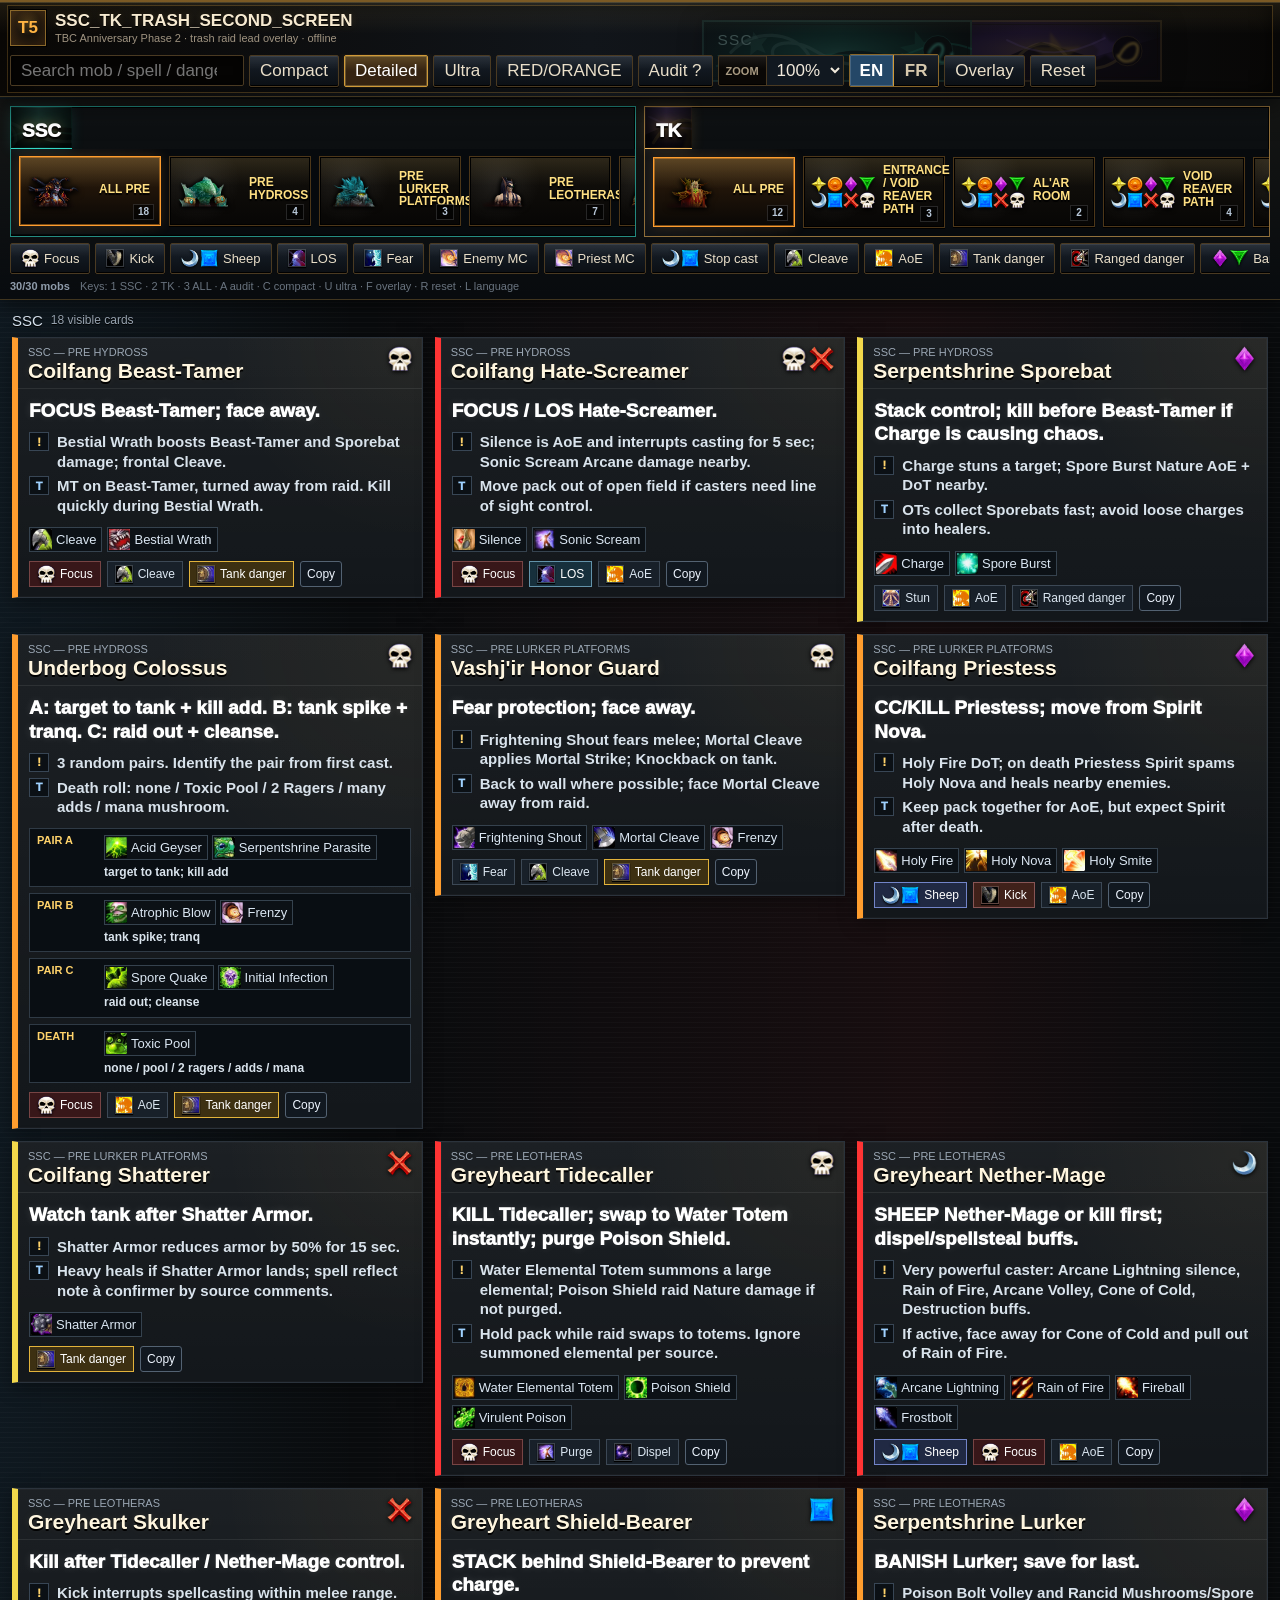
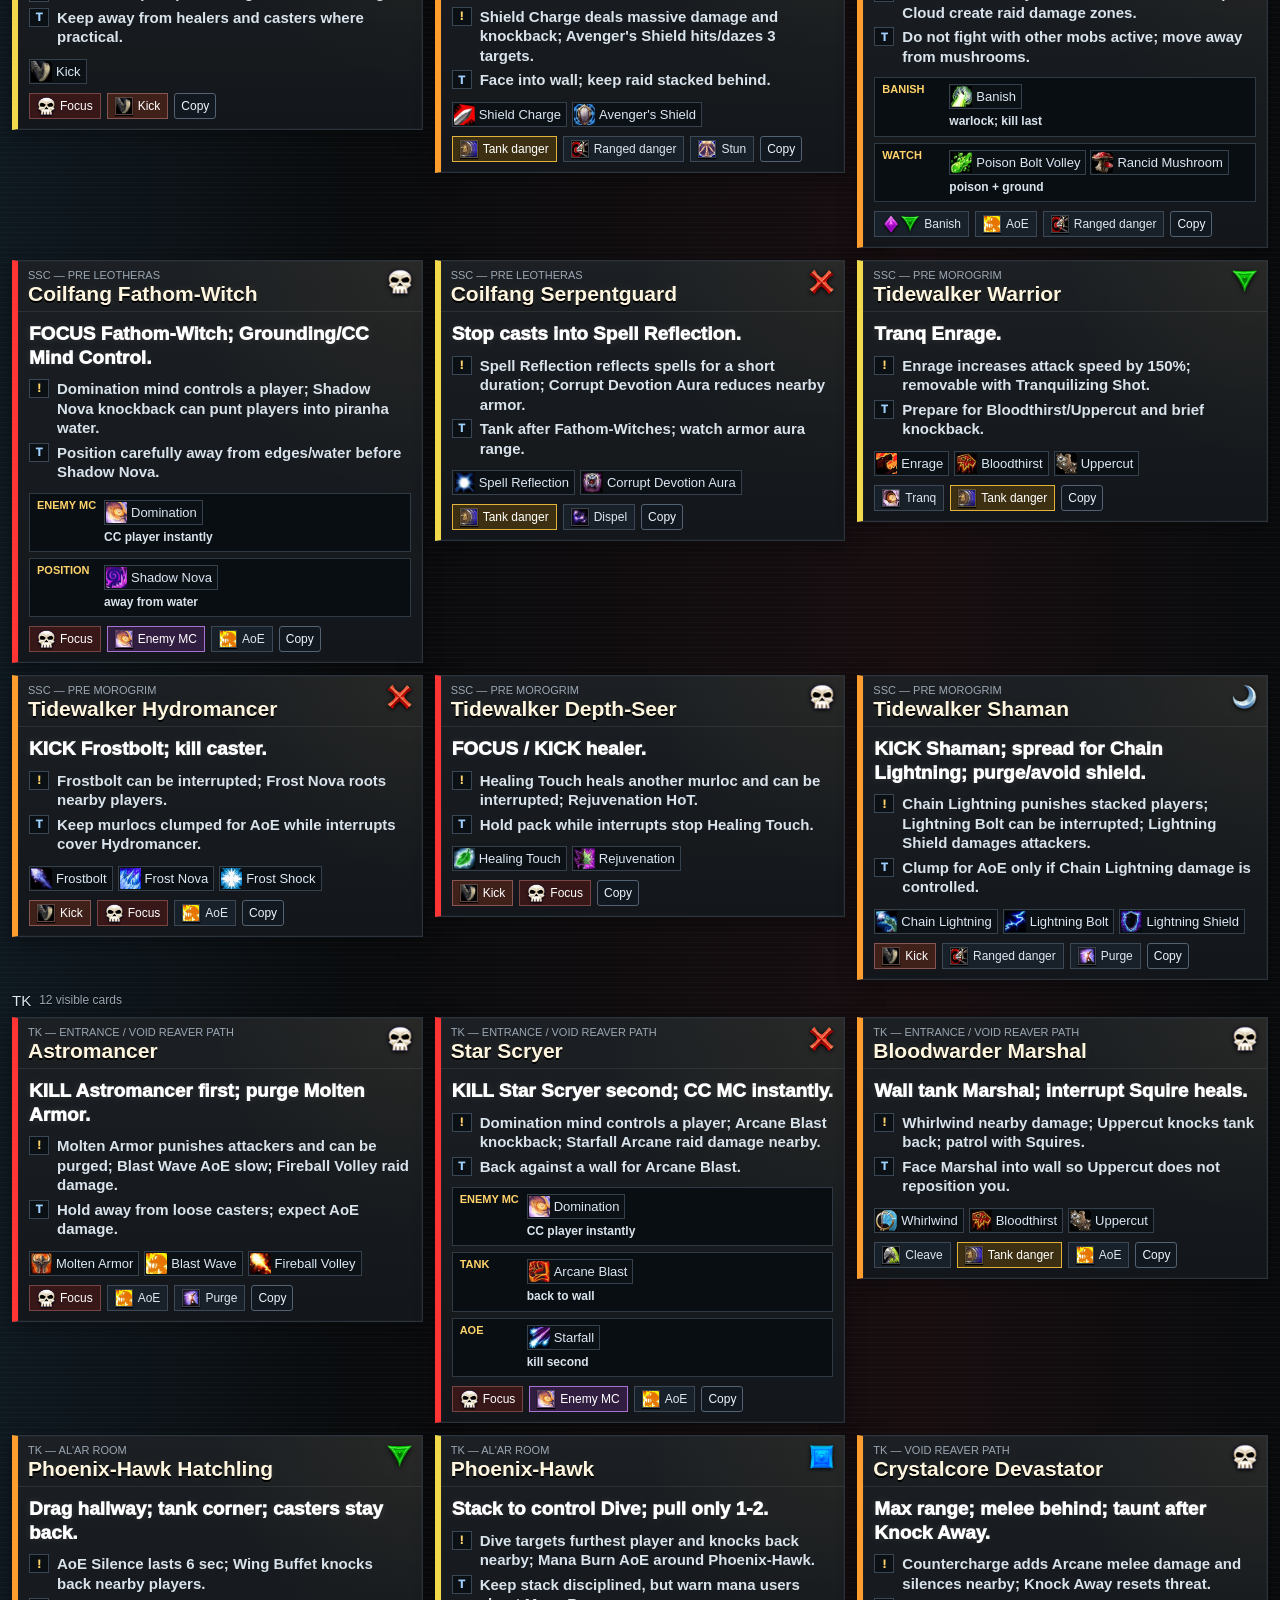
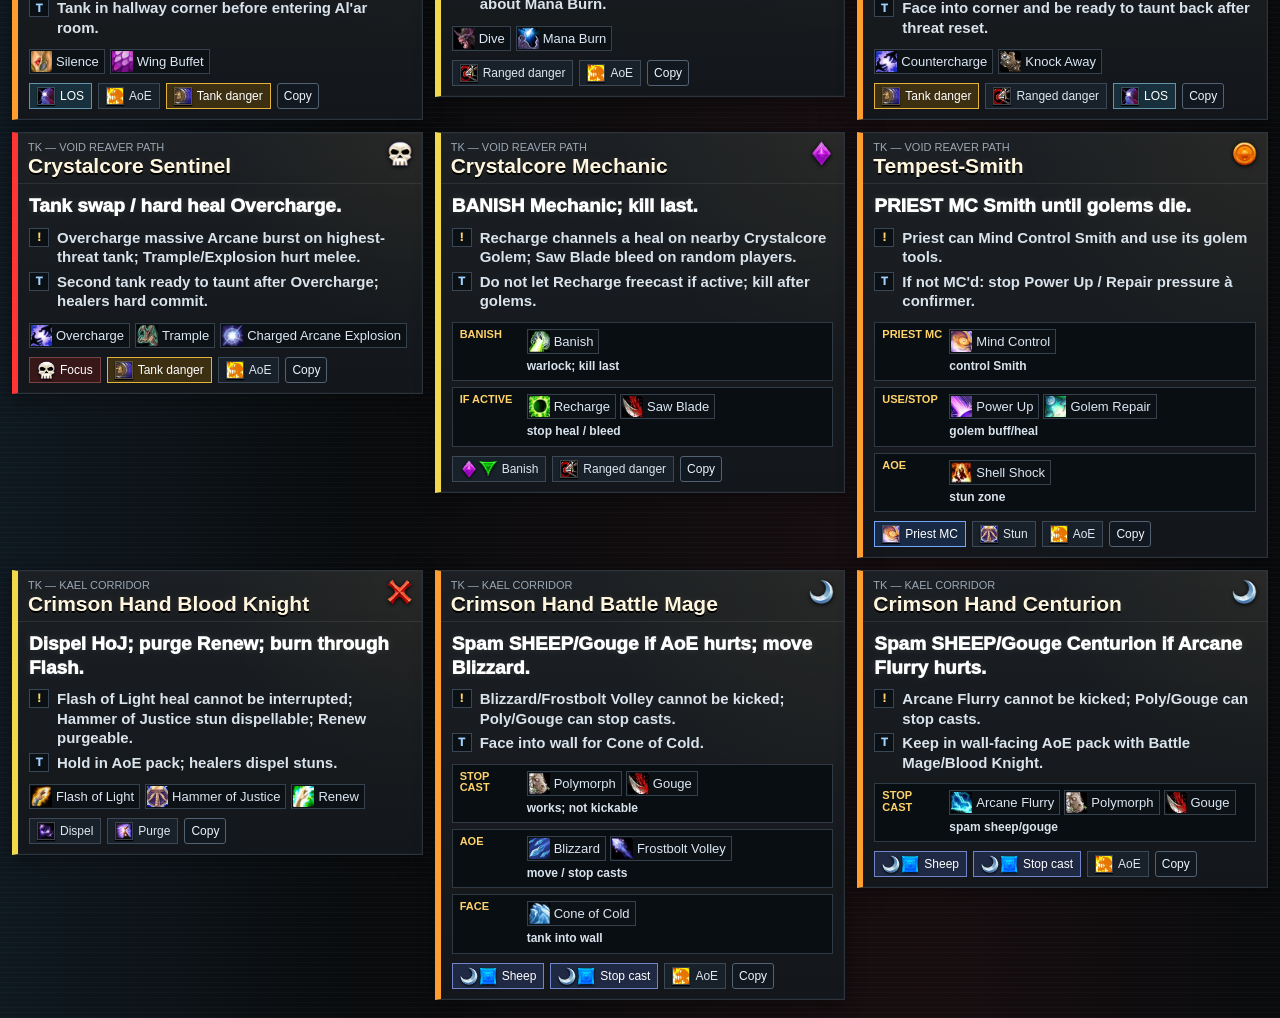
==== netlify_single_file/index.html @ 426441bd "Polish raid pre boss tiles" ====
<!doctype html>
<html lang="en">
<head>
  <meta charset="utf-8">
  <meta name="viewport" content="width=device-width, initial-scale=1">
  <title>SSC_TK_TRASH_SECOND_SCREEN</title>
  <style>
:root {
  --bg: #090b0d;
  --panel: #101418;
  --panel-2: #151a20;
  --line: #2b333c;
  --text: #f1f5f9;
  --muted: #9ba7b4;
  --red: #ff3434;
  --orange: #ff9d2e;
  --yellow: #f2d84b;
  --green: #44d36e;
  --blue: #52b7ff;
  --purple: #c58cff;
  --shadow: 0 10px 30px rgba(0, 0, 0, .35);
  --ssc-glow: #33d7c5;
  --tk-glow: #f0b55a;
  font-family: "Arial Narrow", "Segoe UI", Arial, sans-serif;
}

* { box-sizing: border-box; }
html, body { margin: 0; min-height: 100%; background: var(--bg); color: var(--text); }
body { font-size: 17px; letter-spacing: 0; overflow-x: hidden; }
button, input { font: inherit; }

.app {
  min-height: 100vh;
  zoom: var(--ui-zoom, 1);
  background:
    linear-gradient(90deg, rgba(82,183,255,.08), transparent 28%, rgba(255,52,52,.06) 72%, transparent),
    repeating-linear-gradient(0deg, rgba(255,255,255,.025), rgba(255,255,255,.025) 1px, transparent 1px, transparent 5px),
    #090b0d;
}

.topbar {
  position: sticky;
  top: 0;
  z-index: 20;
  display: grid;
  grid-template-columns: minmax(280px, 1fr) auto;
  gap: 8px 10px;
  align-items: center;
  padding: 8px 10px;
  background:
    linear-gradient(180deg, rgba(255,217,127,.09), rgba(0,0,0,0) 34%),
    linear-gradient(90deg, #090705, #11151a 46%, #080706);
  border: 1px solid #40351f;
  border-top: 2px solid #7b5a25;
  border-left: 0;
  border-right: 0;
  box-shadow: 0 8px 24px rgba(0,0,0,.55), inset 0 1px 0 rgba(255,214,126,.18);
  overflow: hidden;
}

.topbar::before,
.topbar::after {
  content: "";
  position: absolute;
  pointer-events: none;
}

.topbar::before {
  inset: 3px 7px;
  border: 1px solid rgba(218, 161, 58, .24);
  box-shadow: inset 0 0 18px rgba(0,0,0,.6);
}

.topbar::after {
  top: 5px;
  right: 118px;
  width: min(520px, 42vw);
  height: 88px;
  opacity: .2;
  background-repeat: no-repeat;
  background-position: right center;
  background-size: contain;
  filter: saturate(1.18) contrast(1.05) drop-shadow(0 0 14px rgba(0,0,0,.85));
}

body.raid-ssc .topbar::after {
  background-image: url("[data-uri]");
  opacity: .28;
}

body.raid-tk .topbar::after {
  background-image: url("[data-uri]");
  opacity: .28;
}

body.raid-all .topbar::after {
  background-image: url("[data-uri]"), url("[data-uri]");
  background-size: 52% 100%, 52% 100%;
  background-position: right 190px center, right center;
  opacity: .24;
}

.topbar > * {
  position: relative;
  z-index: 1;
}

.brand {
  display: flex;
  align-items: center;
  gap: 9px;
  min-width: 0;
}

.brand h1 {
  margin: 0;
  color: #f7ead0;
  font-size: 17px;
  line-height: 1;
  white-space: nowrap;
  text-shadow: 0 1px 0 #000, 0 0 8px rgba(255,192,79,.12);
}

.brand small {
  display: block;
  margin-top: 3px;
  color: #9f9380;
  font-size: 11px;
  white-space: nowrap;
}

.sigil {
  width: 36px;
  height: 36px;
  display: grid;
  place-items: center;
  border: 1px solid #8a672a;
  background:
    radial-gradient(circle at 50% 35%, rgba(255,190,68,.2), transparent 45%),
    linear-gradient(135deg, #1d1710, #090807);
  color: #ffb443;
  font-weight: 900;
  box-shadow: inset 0 0 18px rgba(255,157,46,.22), 0 0 0 1px #000;
}

.tabs, .actions, .filters {
  display: flex;
  align-items: center;
  gap: 5px;
  flex-wrap: wrap;
}

.actions {
  grid-column: 1 / -1;
  flex-wrap: nowrap;
  overflow-x: auto;
  padding-bottom: 1px;
  scrollbar-width: thin;
}

.actions button,
.filters button {
  min-height: 31px;
  border: 1px solid #4a3a22;
  background:
    linear-gradient(180deg, rgba(255,255,255,.08), rgba(0,0,0,0) 45%),
    linear-gradient(180deg, #18202a, #0b0f14);
  color: #eadfc9;
  padding: 5px 10px;
  cursor: pointer;
  border-radius: 2px;
  box-shadow: inset 0 1px 0 rgba(255,255,255,.08), inset 0 -1px 0 #000, 0 1px 0 #000;
  white-space: nowrap;
}

.actions button.active,
.filters button.active {
  border-color: #d09a38;
  background:
    linear-gradient(180deg, rgba(255,217,112,.2), rgba(0,0,0,0) 50%),
    #352311;
  color: #fff;
  box-shadow: inset 0 0 0 1px rgba(255,219,122,.25), 0 0 10px rgba(255,157,46,.16);
}

.actions button.danger-toggle.active { border-color: var(--red); background: #3a1618; }
.actions button#auditOnly.active { border-color: var(--purple); background: #2d1c3d; }

.lang-switch {
  display: inline-flex;
  align-items: center;
  gap: 0;
  overflow: hidden;
  border: 1px solid #8a672a;
  border-radius: 2px;
  background: #080604;
  box-shadow: inset 0 0 0 1px #000;
}

.lang-switch button {
  min-width: 44px;
  min-height: 31px;
  border: 0;
  border-radius: 0;
  border-right: 1px solid #4a3a22;
  background: linear-gradient(180deg, #1a2028, #0b0f13);
  color: #d7c9ad;
  font-weight: 900;
}

.lang-switch button:last-child {
  border-right: 0;
}

.lang-switch button.active {
  border-color: #d09a38;
  background: #244767;
  color: #fff;
  box-shadow: inset 0 0 0 1px rgba(255,255,255,.16), 0 0 9px rgba(82,183,255,.2);
}

.lang-switch button:hover,
.lang-switch button:focus {
  background: #1b496d;
  color: #fff;
}

.search { position: relative; min-width: 210px; }
.search input {
  width: 100%;
  height: 31px;
  padding: 6px 10px;
  border: 1px solid #4a3a22;
  border-radius: 2px;
  background: #050403;
  color: #f2eadc;
  outline: none;
  box-shadow: inset 0 0 8px rgba(0,0,0,.75);
}

.zoom-control {
  display: inline-flex;
  align-items: center;
  height: 31px;
  border: 1px solid #4a3a22;
  background:
    linear-gradient(180deg, rgba(255,255,255,.08), rgba(0,0,0,0) 45%),
    #090705;
  color: #d7c9ad;
  border-radius: 2px;
  box-shadow: inset 0 1px 0 rgba(255,255,255,.08), inset 0 -1px 0 #000;
  overflow: hidden;
  white-space: nowrap;
}

.zoom-control span {
  padding: 0 7px;
  color: #a99b83;
  font-size: 11px;
  font-weight: 900;
  text-transform: uppercase;
}

.zoom-control select {
  height: 100%;
  border: 0;
  border-left: 1px solid #4a3a22;
  background: #111820;
  color: #f2eadc;
  padding: 0 6px;
  outline: none;
  font: inherit;
  cursor: pointer;
}

.subbar {
  position: sticky;
  top: 99px;
  z-index: 18;
  display: grid;
  grid-template-columns: 1fr;
  gap: 6px;
  padding: 7px 10px;
  background:
    linear-gradient(180deg, rgba(255,217,127,.05), rgba(0,0,0,0)),
    rgba(9, 12, 15, .97);
  border-bottom: 1px solid #40351f;
  box-shadow: 0 6px 18px rgba(0,0,0,.45);
}

.raid-plates {
  display: grid;
  grid-template-columns: minmax(220px, 1fr) minmax(220px, 1fr);
  gap: 8px;
  min-width: 0;
}

.raid-panel {
  min-width: 0;
  border: 1px solid #332b1a;
  background:
    linear-gradient(180deg, rgba(255,255,255,.04), rgba(0,0,0,0)),
    #05080a;
  box-shadow: inset 0 0 0 1px #000;
  cursor: pointer;
}

.raid-panel.inactive {
  opacity: .52;
}

.raid-panel-ssc.active { border-color: rgba(51,215,197,.62); }
.raid-panel-tk.active { border-color: rgba(240,181,90,.58); }

.raid-plate {
  position: relative;
  min-height: 42px;
  display: flex;
  align-items: end;
  padding: 8px 11px;
  overflow: hidden;
  border: 1px solid #4b3d23;
  border-width: 0 0 1px;
  background: #090c0e;
  color: inherit;
  text-align: left;
  cursor: pointer;
  box-shadow: inset 0 0 0 1px #000, inset 0 0 20px rgba(0,0,0,.7);
}

.raid-plate::before {
  content: "";
  position: absolute;
  inset: -10px;
  background-repeat: no-repeat;
  background-position: center;
  background-size: cover;
  opacity: .42;
  filter: saturate(1.12) contrast(1.04);
}

.raid-plate::after {
  content: "";
  position: absolute;
  inset: 0;
  background:
    linear-gradient(90deg, rgba(0,0,0,.7), rgba(0,0,0,.12) 45%, rgba(0,0,0,.66)),
    linear-gradient(180deg, rgba(255,255,255,.07), rgba(0,0,0,.3));
}

.raid-plate span {
  position: relative;
  z-index: 1;
  color: #fff1c8;
  font-size: 19px;
  line-height: 1;
  font-weight: 950;
  text-shadow: 0 2px 2px #000, 0 0 12px rgba(255,184,77,.35);
}

.raid-plate.active span {
  color: #fff;
}

.raid-plate-ssc::before { background-image: url("[data-uri]"); }
.raid-plate-tk::before { background-image: url("[data-uri]"); }

.raid-plate:not(.active) {
  opacity: .68;
  filter: grayscale(.7);
}

body.raid-all .raid-plate {
  opacity: 1;
  filter: none;
}

.raid-plate-ssc.active {
  border-color: var(--ssc-glow);
  box-shadow: inset 0 0 0 1px rgba(51,215,197,.28), 0 0 14px rgba(51,215,197,.12);
}

.raid-plate-tk.active {
  border-color: var(--tk-glow);
  box-shadow: inset 0 0 0 1px rgba(240,181,90,.3), 0 0 14px rgba(240,181,90,.14);
}

.filters button {
  min-height: 31px;
  font-size: 13px;
  display: inline-flex;
  align-items: center;
  gap: 5px;
}

.filters {
  overflow-x: auto;
  flex-wrap: nowrap;
  scrollbar-width: thin;
}

.zone-rail {
  display: flex;
  align-items: center;
  gap: 8px;
  min-width: 0;
  overflow-x: auto;
  padding: 7px 8px 8px;
  background:
    linear-gradient(90deg, rgba(255,255,255,.045), transparent 24%),
    #070a0d;
  scrollbar-width: thin;
}

.zone-rail button {
  position: relative;
  min-width: 142px;
  min-height: 70px;
  display: grid;
  grid-template-columns: 64px 1fr;
  grid-template-rows: 1fr auto;
  align-items: center;
  gap: 4px 8px;
  padding: 7px 9px 7px 7px;
  border: 1px solid #4d3719;
  background:
    linear-gradient(180deg, rgba(255,220,130,.11), rgba(0,0,0,0) 42%),
    radial-gradient(circle at 28px 24px, rgba(255,255,255,.08), transparent 42px),
    linear-gradient(180deg, #15120d, #070605);
  color: #ffe083;
  font-size: 12px;
  font-weight: 900;
  line-height: 1.08;
  text-transform: uppercase;
  text-align: left;
  cursor: pointer;
  box-shadow: inset 0 0 0 1px #000, 0 1px 0 #000;
}

.zone-rail button.active {
  border-color: var(--orange);
  background:
    linear-gradient(180deg, rgba(255,220,130,.2), rgba(0,0,0,0) 45%),
    linear-gradient(180deg, #34200d, #090705);
  box-shadow: inset 0 0 0 1px rgba(255,157,46,.45), 0 0 12px rgba(255,157,46,.16);
}

.raid-panel.inactive .zone-rail button {
  opacity: .54;
  filter: grayscale(.75);
}

.zone-rail .zone-count {
  position: absolute;
  right: 6px;
  bottom: 5px;
  min-width: 18px;
  height: 16px;
  display: grid;
  place-items: center;
  padding: 0 4px;
  border: 1px solid rgba(255,255,255,.14);
  background: rgba(0,0,0,.55);
  color: #b8c7d8;
  font-size: 10px;
  line-height: 1;
}

.zone-icon {
  grid-row: 1 / span 2;
  width: 64px;
  height: 54px;
  object-fit: contain;
  border: 0;
  box-shadow: none;
  filter: drop-shadow(0 2px 2px #000);
}

.zone-label {
  align-self: center;
  color: #ffe083;
  text-shadow: 0 2px 1px #000;
}

.statusline {
  color: #8e9baa;
  font-size: 11px;
  display: flex;
  align-items: center;
  gap: 10px;
  white-space: nowrap;
}

.statusline span {
  opacity: .72;
}

.board {
  padding: 10px 12px 18px;
}

.raid-section + .raid-section { margin-top: 12px; }
.section-title {
  display: flex;
  align-items: center;
  gap: 8px;
  margin: 4px 0 8px;
  font-size: 15px;
  color: #dbe7f3;
  text-transform: uppercase;
  text-shadow: 0 1px 0 #000;
}

.section-title span {
  color: var(--muted);
  font-size: 12px;
  text-transform: none;
}

.cards {
  display: grid;
  grid-template-columns: repeat(auto-fill, minmax(380px, 1fr));
  gap: 12px;
  align-items: start;
}

.card {
  border: 1px solid var(--line);
  border-left-width: 6px;
  background:
    linear-gradient(180deg, rgba(255,255,255,.05), rgba(255,255,255,.01)),
    radial-gradient(circle at top right, rgba(255,198,91,.055), transparent 42%),
    var(--panel);
  box-shadow: 0 5px 18px rgba(0,0,0,.32), inset 0 0 0 1px rgba(255,255,255,.025);
  display: grid;
  grid-template-rows: auto auto auto;
}

.card.red { border-left-color: var(--red); }
.card.orange { border-left-color: var(--orange); }
.card.yellow { border-left-color: var(--yellow); }
.card.green { border-left-color: var(--green); }

.card-head {
  display: grid;
  grid-template-columns: 1fr auto;
  gap: 8px;
  padding: 8px 10px 6px;
  border-bottom: 1px solid rgba(255,255,255,.08);
}

.mobline {
  min-width: 0;
}

.zone {
  color: var(--muted);
  font-size: 11px;
  text-transform: uppercase;
}

.mob {
  margin-top: 2px;
  font-size: 21px;
  line-height: 1.05;
  font-weight: 900;
  color: #fff6df;
  text-shadow: 0 2px 0 #000, 0 0 9px rgba(255,218,139,.1);
}

.markers {
  display: flex;
  gap: 3px;
  align-items: start;
}

.marker {
  width: 25px;
  height: 25px;
  display: inline-block;
  background-image: url("[data-uri]");
  background-repeat: no-repeat;
  background-size: 100px 50px;
  filter: drop-shadow(0 1px 2px #000);
}

.marker-star { background-position: 0 0; }
.marker-circle { background-position: 33.333% 0; }
.marker-diamond { background-position: 66.666% 0; }
.marker-triangle { background-position: 100% 0; }
.marker-moon { background-position: 0 100%; }
.marker-square { background-position: 33.333% 100%; }
.marker-cross { background-position: 66.666% 100%; }
.marker-skull { background-position: 100% 100%; }

.card-body {
  padding: 10px 11px 9px;
  display: grid;
  gap: 10px;
}

.quick-call {
  color: #fff;
  font-size: 19px;
  line-height: 1.24;
  font-weight: 950;
  text-shadow: 0 0 8px rgba(255,255,255,.12);
}

.quick-grid {
  display: grid;
  gap: 5px;
}

.quick-line {
  display: grid;
  grid-template-columns: 20px 1fr;
  gap: 8px;
  align-items: start;
  color: #d9e3ec;
  font-size: 15px;
  line-height: 1.3;
  font-weight: 800;
}

.quick-line span {
  display: inline-flex;
  justify-content: center;
  align-items: center;
  height: 19px;
  border: 1px solid #384655;
  color: #ffd36b;
  background: #0b1015;
  font-size: 11px;
  font-weight: 950;
}

.tank-line span { color: #9fd1ff; }

.spell-row {
  margin-top: 1px;
}

.spell-strip {
  display: flex;
  flex-wrap: wrap;
  gap: 5px;
  padding-top: 1px;
}

.spells {
  display: flex;
  flex-wrap: wrap;
  gap: 5px;
}

.spell,
.inline-spell {
  display: inline-flex;
  align-items: center;
  gap: 4px;
  max-width: 100%;
  padding: 1px 5px 1px 1px;
  border: 1px solid #35424e;
  background: #0c1116;
  color: #dbe7f3;
  font-size: 13px;
  cursor: help;
  outline: none;
}

.inline-spell {
  vertical-align: -5px;
  margin: 0 2px;
  padding-right: 4px;
  font-size: .82em;
  line-height: 1;
}

.spell:hover,
.spell:focus,
.inline-spell:hover,
.inline-spell:focus {
  border-color: #d7a43b;
  background: #17120a;
  color: #fff;
}

.spell img,
.inline-spell img {
  width: 21px;
  height: 21px;
  object-fit: cover;
}

.inline-spell img {
  width: 18px;
  height: 18px;
}

.spell-groups {
  display: grid;
  gap: 6px;
}

.spell-group {
  display: grid;
  grid-template-columns: 60px 1fr;
  gap: 5px 7px;
  align-items: start;
  padding: 6px 7px;
  border: 1px solid #2f3a45;
  background: #090e13;
}

.spell-group-head {
  grid-row: span 2;
  color: #ffd36b;
  font-size: 11px;
  font-weight: 900;
  line-height: 1.05;
}

.spell-group-body {
  display: flex;
  flex-wrap: wrap;
  gap: 4px;
}

.spell-group-note {
  color: #d9e3ec;
  font-size: 12px;
  line-height: 1.28;
  font-weight: 800;
}

.spell-tooltip {
  position: fixed;
  z-index: 50;
  width: min(330px, calc(100vw - 20px));
  pointer-events: none;
  opacity: 0;
  transform: translateY(3px);
  border: 1px solid #b78a2b;
  background:
    linear-gradient(180deg, rgba(255,255,255,.06), rgba(255,255,255,0)),
    #08090b;
  color: #f4ead2;
  box-shadow: 0 12px 30px rgba(0,0,0,.65), inset 0 0 0 1px rgba(0,0,0,.9);
  padding: 8px 9px;
  transition: opacity .06s linear, transform .06s linear;
}

.spell-tooltip.visible {
  opacity: 1;
  transform: translateY(0);
}

.tip-title {
  color: #ffd36b;
  font-size: 15px;
  font-weight: 900;
  line-height: 1.1;
  margin-bottom: 5px;
}

.tip-body {
  color: #e8ded0;
  font-size: 13px;
  line-height: 1.25;
  font-weight: 700;
}

.tagbar {
  display: flex;
  gap: 6px;
  flex-wrap: wrap;
  padding: 0 11px 10px;
}

.audit-panel {
  margin: 0 9px 8px;
  padding: 7px 8px;
  border: 1px solid #35414d;
  background: #0b1015;
  color: #cfd8e3;
  font-size: 12px;
  line-height: 1.25;
}

.audit-line {
  display: grid;
  grid-template-columns: 88px 1fr;
  gap: 6px;
  margin-top: 3px;
}

.audit-line:first-child { margin-top: 0; }
.audit-k { color: #8fa0b1; text-transform: uppercase; }
.audit-v { font-weight: 700; }
.confidence-source { color: #44d36e; }
.confidence-inferred { color: #f2d84b; }
.confidence-to_confirm { color: #ff9d2e; }

.tag {
  display: inline-flex;
  align-items: center;
  gap: 5px;
  border: 1px solid #3c4855;
  background: #182029;
  padding: 3px 7px;
  font-size: 12px;
  color: #dce7f2;
  line-height: 1;
}

.tag-icons {
  display: inline-flex;
  align-items: center;
  gap: 1px;
}

.tag-marker {
  width: 18px;
  height: 18px;
  display: inline-block;
  background-image: url("[data-uri]");
  background-repeat: no-repeat;
  background-size: 72px 36px;
  filter: drop-shadow(0 1px 1px #000);
}

.tag-spell-icon {
  width: 18px;
  height: 18px;
  object-fit: cover;
  border: 1px solid rgba(255,255,255,.16);
  box-shadow: 0 1px 1px #000;
}

.tag-glyph {
  min-width: 18px;
  height: 18px;
  display: inline-grid;
  place-items: center;
  border: 1px solid rgba(255,255,255,.18);
  background: rgba(0,0,0,.35);
  color: #ffd36b;
  font-size: 10px;
  font-weight: 950;
  line-height: 1;
}

.mini-copy {
  min-height: 24px;
  border: 1px solid #536272;
  background: #111820;
  color: #eef5ff;
  padding: 1px 6px;
  cursor: pointer;
  border-radius: 3px;
  font-size: 12px;
}

.tag.focus { color: #fff; border-color: #744; background: #381719; }
.tag.kick { color: #fff; border-color: #855; background: #40211a; }
.tag.sheep { color: #fff; border-color: #7284c8; background: #202943; }
.tag.los { color: #fff; border-color: #6393aa; background: #17303c; }
.tag.tank { color: #fff; border-color: #e2b33b; background: #3d3012; }
.tag.enemy-mc { color: #fff; border-color: #a772d0; background: #311d40; }
.tag.priest-mc { color: #fff; border-color: #73a7ff; background: #172943; }
.tag.stopcc { color: #fff; border-color: #7284c8; background: #202943; }

.empty {
  padding: 24px;
  border: 1px dashed #45515f;
  color: var(--muted);
  text-align: center;
}

body.compact .cards { grid-template-columns: repeat(auto-fill, minmax(285px, 1fr)); }
body.compact .card-body { gap: 4px; padding: 6px 8px; }
body.compact .mob { font-size: 19px; }
body.compact .quick-grid, body.compact .spell-row { display: none; }
body.compact .quick-call { font-size: 15px; }
body.compact .tagbar { padding-bottom: 6px; }
body.ultra .quick-grid, body.ultra .tagbar, body.ultra .spell-row { display: none; }
body.ultra .mob { font-size: 18px; }
body.ultra .quick-call { font-size: 14px; }
body.ultra .cards { grid-template-columns: repeat(auto-fill, minmax(250px, 1fr)); }
body.fullscreen .topbar, body.fullscreen .subbar { opacity: .18; transition: opacity .12s; }
body.fullscreen .topbar:hover, body.fullscreen .subbar:hover { opacity: 1; }

@media (max-width: 980px) {
  .topbar { grid-template-columns: 1fr; }
  .subbar { top: 151px; grid-template-columns: 1fr; }
  .statusline { white-space: normal; }
}

@media (max-width: 620px) {
  .cards { grid-template-columns: 1fr; }
}

</style>
</head>
<body>
  <div class="app">
    <header class="topbar">
      <div class="brand">
        <div class="sigil">T5</div>
        <div>
          <h1>SSC_TK_TRASH_SECOND_SCREEN</h1>
          <small data-i18n="subtitle">TBC Anniversary Phase 2 · trash raid lead overlay · offline</small>
        </div>
      </div>

      <div class="actions">
        <label class="search">
          <input id="search" type="search" autocomplete="off" placeholder="Search mob / spell / danger   /">
        </label>
        <button data-mode="compact">Compact</button>
        <button data-mode="detailed">Detailed</button>
        <button data-mode="ultra">Ultra</button>
        <button id="dangerOnly" class="danger-toggle">RED/ORANGE</button>
        <button id="auditOnly">Audit ?</button>
        <label class="zoom-control">
          <span>Zoom</span>
          <select id="zoomSelect" aria-label="Zoom">
            <option value="0.80">80%</option>
            <option value="0.90">90%</option>
            <option value="1">100%</option>
            <option value="1.10">110%</option>
            <option value="1.20">120%</option>
          </select>
        </label>
        <div id="languageSwitch" class="lang-switch" aria-label="Language switch">
          <button data-lang-choice="en" type="button">EN</button>
          <button data-lang-choice="fr" type="button">FR</button>
        </div>
        <button id="fullscreen">Overlay</button>
        <button id="reset">Reset</button>
      </div>
    </header>

    <div class="subbar">
      <div id="raidPlates" class="raid-plates" aria-label="Raid filter">
      </div>
      <div id="filters" class="filters" aria-label="Action filters"></div>
      <div class="statusline">
        <strong id="count">0 mobs</strong>
        <span data-i18n="keys">Keys: 1 SSC · 2 TK · 3 ALL · C compact · U ultra · F overlay · R reset · L language</span>
      </div>
    </div>

    <main id="cards" class="board"></main>
  </div>

  <script>
const embeddedIcons = {"ability_creature_disease_02":"[data-uri]","ability_creature_poison_06":"[data-uri]","ability_druid_challangingroar":"[data-uri]","ability_druid_ferociousbite":"[data-uri]","ability_druid_supriseattack":"[data-uri]","ability_golemthunderclap":"[data-uri]","ability_gouge":"[data-uri]","ability_hunter_pet_bat":"[data-uri]","ability_hunter_pet_windserpent":"[data-uri]","ability_kick":"[data-uri]","ability_marksmanship":"[data-uri]","ability_warrior_charge":"[data-uri]","ability_warrior_cleave":"[data-uri]","ability_warrior_decisivestrike":"[data-uri]","ability_warrior_disarm":"[data-uri]","ability_warrior_punishingblow":"[data-uri]","ability_warrior_savageblow":"[data-uri]","ability_warrior_shieldwall":"[data-uri]","ability_whirlwind":"[data-uri]","inv_gauntlets_05":"[data-uri]","inv_gizmo_02":"[data-uri]","inv_gizmo_03":"[data-uri]","inv_helmet_08":"[data-uri]","inv_misc_bomb_05":"[data-uri]","inv_misc_enggizmos_15":"[data-uri]","inv_misc_monsterhead_03":"[data-uri]","inv_misc_monsterscales_14":"[data-uri]","inv_mushroom_07":"[data-uri]","spell_arcane_arcanepotency":"[data-uri]","spell_arcane_arcanetorrent":"[data-uri]","spell_arcane_blast":"[data-uri]","spell_arcane_blink":"[data-uri]","spell_arcane_starfire":"[data-uri]","spell_fire_felcano":"[data-uri]","spell_fire_felhellfire":"[data-uri]","spell_fire_fireball02":"[data-uri]","spell_fire_flamebolt":"[data-uri]","spell_fire_meteorstorm":"[data-uri]","spell_fire_sealoffire":"[data-uri]","spell_fire_selfdestruct":"[data-uri]","spell_frost_frostbolt02":"[data-uri]","spell_frost_frostnova":"[data-uri]","spell_frost_frostshock":"[data-uri]","spell_frost_glacier":"[data-uri]","spell_frost_icestorm":"[data-uri]","spell_holy_devotionaura":"[data-uri]","spell_holy_dispelmagic":"[data-uri]","spell_holy_excorcism_02":"[data-uri]","spell_holy_heal":"[data-uri]","spell_holy_holybolt":"[data-uri]","spell_holy_holynova":"[data-uri]","spell_holy_holysmite":"[data-uri]","spell_holy_renew":"[data-uri]","spell_holy_sealofmight":"[data-uri]","spell_holy_searinglight":"[data-uri]","spell_holy_silence":"[data-uri]","spell_nature_abolishmagic":"[data-uri]","spell_nature_bloodlust":"[data-uri]","spell_nature_chainlightning":"[data-uri]","spell_nature_corrosivebreath":"[data-uri]","spell_nature_earthquake":"[data-uri]","spell_nature_elementalshields":"[data-uri]","spell_nature_healingtouch":"[data-uri]","spell_nature_lightning":"[data-uri]","spell_nature_lightningoverload":"[data-uri]","spell_nature_lightningshield":"[data-uri]","spell_nature_natureswrath":"[data-uri]","spell_nature_nullifydisease":"[data-uri]","spell_nature_polymorph":"[data-uri]","spell_nature_purge":"[data-uri]","spell_nature_rejuvenation":"[data-uri]","spell_nature_wispsplode":"[data-uri]","spell_shadow_cripple":"[data-uri]","spell_shadow_deathpact":"[data-uri]","spell_shadow_impphaseshift":"[data-uri]","spell_shadow_manaburn":"[data-uri]","spell_shadow_possession":"[data-uri]","spell_shadow_psychicscream":"[data-uri]","spell_shadow_ragingscream":"[data-uri]","spell_shadow_rainoffire":"[data-uri]","spell_shadow_shadowbolt":"[data-uri]","spell_shadow_shadowfury":"[data-uri]","spell_shadow_shadowworddominate":"[data-uri]","spell_shadow_teleport":"[data-uri]","spell_shadow_unholyfrenzy":"[data-uri]"};
const icon = (name) => embeddedIcons[name];

const i18n = {
  "en": {
    "markerTitle": {
      "skull": "Skull",
      "cross": "Cross",
      "moon": "Moon",
      "diamond": "Diamond",
      "circle": "Circle",
      "triangle": "Triangle",
      "star": "Star",
      "square": "Square"
    },
    "tagLabels": {
      "focus": "Focus",
      "kick": "Kick",
      "sheep": "Sheep",
      "los": "LOS",
      "fear": "Fear",
      "enemy-mc": "Enemy MC",
      "priest-mc": "Priest MC",
      "stopcc": "Stop cast",
      "cleave": "Cleave",
      "aoe": "AoE",
      "tank": "Tank danger",
      "ranged": "Ranged danger",
      "stun": "Stun",
      "purge": "Purge",
      "dispel": "Dispel",
      "banish": "Banish",
      "tranq": "Tranq"
    },
    "spellDescriptions": {
      "Acid Geyser": "Nature AoE variant on Underbog Colossus. Source lists it as one possible Colossus ability set.",
      "Arcane Blast": "Arcane damage with knockback on TK trash such as Star Scryer; tank should be near wall.",
      "Arcane Flurry": "Massive Arcane damage to a random target from Crimson Hand Centurion.",
      "Arcane Lightning": "Caster ability from Greyheart Nether-Mage; source notes silence pressure.",
      "Atrophic Blow": "Underbog Colossus pair: tank stat debuff. Stabilize tank.",
      "Avenger's Shield": "Hits up to 3 targets and dazes. Dangerous when Shield-Bearer is loose.",
      "Bestial Wrath": "Boosts Beast-Tamer and Sporebat damage. Kill/commit defensives during the buff.",
      "Blast Wave": "Fire AoE and slow from Astromancer.",
      "Blizzard": "Ground AoE from Crimson Hand Battle Mage. Move out.",
      "Banish": "Warlock control. Keep banished and kill last when assigned.",
      "Bloodthirst": "Melee damage ability on warrior-type trash.",
      "Chain Lightning": "Nature damage that jumps between players. Spread if it is chaining hard.",
      "Charge": "Charges and stuns a target. Keep loose mobs away from healers/casters.",
      "Charged Arcane Explosion": "Arcane AoE from Crystalcore Sentinel. Melee danger.",
      "Cleave": "Frontal/melee cleave. Face mob away from raid.",
      "Cone of Cold": "Frontal Frost cone and slow. Tank should face away / into wall.",
      "Corrupt Devotion Aura": "Armor reduction aura around Coilfang Serpentguard.",
      "Countercharge": "Adds Arcane melee damage and silences nearby players on Crystalcore Devastator.",
      "Dive": "Phoenix-Hawk targets a distant player and knocks nearby players back.",
      "Domination": "Mind controls a player. Break/CC immediately.",
      "Enrage": "Attack speed/damage pressure. Source notes Tidewalker Warrior Enrage is Tranq-able.",
      "Fireball": "Direct Fire cast from Nether-Mage.",
      "Fireball Volley": "Raid Fire damage from Astromancer.",
      "Flash of Light": "Heal from Crimson Hand Blood Knight. Source notes it cannot be interrupted.",
      "Frenzy": "Attack speed/damage pressure. Healers/tanks watch spikes.",
      "Frightening Shout": "Fear on nearby melee. Fear protection helps.",
      "Frost Nova": "Roots nearby players. Avoid being locked in dangerous ground.",
      "Frost Shock": "Instant Frost damage/slow from Tidewalker Hydromancer.",
      "Frostbolt": "Frost cast. Kick when listed on interrupt-priority trash.",
      "Frostbolt Volley": "Raid Frost damage from Crimson Hand Battle Mage.",
      "Golem Repair": "Heals nearby golem. Source suggests controlling/MC'ing Tempest-Smith.",
      "Gouge": "Rogue control that can stop non-interruptible trash casts.",
      "Hammer of Justice": "Stun from Blood Knight. Dispellable per source.",
      "Healing Touch": "Large heal on murloc trash. Interrupt.",
      "Holy Fire": "Fire/Holy DoT from Coilfang Priestess.",
      "Holy Nova": "AoE damage/healing from Priestess Spirit after Priestess dies.",
      "Holy Smite": "Direct Holy cast from Coilfang Priestess.",
      "Initial Infection": "Disease from Underbog Colossus variant. Cleanse disease.",
      "Kick": "Interrupts casting in melee range. Keep casters out of melee when possible.",
      "Knock Away": "Knockback/threat reset. Tank should be ready to taunt back.",
      "Lightning Bolt": "Interruptible Nature cast from Tidewalker Shaman.",
      "Lightning Shield": "Damages attackers; purge/avoid hitting into it if needed.",
      "Mana Burn": "AoE mana pressure around Phoenix-Hawk.",
      "Molten Armor": "Buff on Astromancer that punishes attackers; purge/spellsteal.",
      "Mind Control": "Priest control when assigned, or enemy Domination depending on card context.",
      "Mortal Cleave": "Frontal cleave applying Mortal Strike-style healing reduction.",
      "Overcharge": "Massive Arcane burst on highest-threat tank from Crystalcore Sentinel. Tank swap/hard heal.",
      "Poison Bolt Volley": "Raid Nature/Poison volley from Serpentshrine Lurker.",
      "Poison Shield": "Nature raid damage if ignored. Purge it.",
      "Polymorph": "Mage control. Can stop non-interruptible casts on susceptible trash.",
      "Power Up": "Increases nearby golem damage by 50%. Control Tempest-Smith.",
      "Rain of Fire": "Ground Fire AoE. Move the pack/raid out.",
      "Rancid Mushroom": "Creates dangerous mushroom/cloud zones. Move away.",
      "Recharge": "Channels a heal on nearby Crystalcore Golem.",
      "Rejuvenation": "HoT. Purge when it appears on priority trash.",
      "Renew": "HoT from Crimson Hand Blood Knight. Purge.",
      "Saw Blade": "Bleed on random players from Crystalcore Mechanic.",
      "Shadow Bolt": "Direct Shadow cast.",
      "Shadow Nova": "Shadow AoE knockback. Position away from edges/water.",
      "Shatter Armor": "Reduces tank armor by 50% for 15 sec.",
      "Shell Shock": "Bomb/stun-style pressure from Tempest-Smith. Exact handling à confirmer.",
      "Shield Charge": "Massive damage and knockback. Stack behind / prevent charge angles.",
      "Silence": "AoE silence. LOS or position casters out of danger.",
      "Sonic Scream": "Arcane damage nearby on Hate-Screamer.",
      "Spell Reflection": "Reflects spells briefly. Stop casts into it.",
      "Spore Burst": "Nature AoE + DoT around Sporebat.",
      "Spore Quake": "Ground/raid Nature pressure from Underbog Colossus variant. Move out.",
      "Serpentshrine Parasite": "Underbog Colossus pair: parasite debuff can spawn small adds. Clean up fast.",
      "Starfall": "Nearby Arcane raid damage from Star Scryer.",
      "Toxic Pool": "Underbog Colossus death roll: poisonous ground pool. Raid moves out.",
      "Trample": "Melee-range damage from Crystalcore Sentinel.",
      "Uppercut": "Knockback on tank. Tank into wall.",
      "Virulent Poison": "Poison effect from Tidecaller. Cleanse poison.",
      "Water Elemental Totem": "Summons a large Water Elemental. Swap/kill totem instantly.",
      "Whirlwind": "Melee AoE. Melee step out / tank control.",
      "Wing Buffet": "Knockback from Phoenix-Hawk Hatchling."
    },
    "ui": {
      "subtitle": "TBC Anniversary Phase 2 · trash raid lead overlay · offline",
      "searchPlaceholder": "Search mob / spell / danger   /",
      "detailed": "Detailed",
      "dangerOnly": "RED/ORANGE",
      "auditOnly": "Audit ?",
      "reset": "Reset",
      "keys": "Keys: 1 SSC · 2 TK · 3 ALL · A audit · C compact · U ultra · F overlay · R reset · L language",
      "allZones": "All pre",
      "empty": "No visible cards. Reset filters or change search.",
      "visibleCards": "visible cards",
      "raidLabel": "Raid",
      "spells": "Spells",
      "copy": "Copy",
      "unknownSpell": "Effect to confirm.",
      "auditConfidence": "Confidence",
      "auditRank": "Focus rank",
      "auditReason": "Reason",
      "auditMarker": "Marker",
      "auditSource": "Source"
    }
  },
  "fr": {
    "markerTitle": {
      "skull": "Crâne",
      "cross": "Croix",
      "moon": "Lune",
      "diamond": "Losange",
      "circle": "Cercle",
      "triangle": "Triangle",
      "star": "Étoile",
      "square": "Carré"
    },
    "tagLabels": {
      "focus": "Focus",
      "kick": "Kick",
      "sheep": "Sheep",
      "los": "LOS",
      "fear": "Fear",
      "enemy-mc": "MC ennemi",
      "priest-mc": "MC prêtre",
      "stopcc": "Stop cast",
      "cleave": "Cleave",
      "aoe": "AoE",
      "tank": "Danger tank",
      "ranged": "Danger distance",
      "stun": "Stun",
      "purge": "Purge",
      "dispel": "Dispel",
      "banish": "Banish",
      "tranq": "Tranq"
    },
    "spellDescriptions": {
      "Acid Geyser": "Variante de l'Underbog Colossus. Jet de poison sur un joueur; la cible vient sur le tank pour ne pas arroser le raid.",
      "Arcane Blast": "Dégâts Arcanes + knockback. Le tank joue dos au mur.",
      "Arcane Flurry": "Très gros burst Arcanes sur une cible aléatoire.",
      "Arcane Lightning": "Dégâts Arcanes avec silence sur le Greyheart Nether-Mage.",
      "Atrophic Blow": "Paire Underbog: debuff stats sur tank. Stabiliser le tank.",
      "Avenger's Shield": "Touche jusqu'à 3 cibles et daze. Dangereux si le Shield-Bearer est libre.",
      "Bestial Wrath": "Booste les dégâts du Beast-Tamer et des Sporebats. Tuer vite pendant le buff.",
      "Blast Wave": "AoE feu + slow autour de l'Astromancer.",
      "Blizzard": "Zone au sol du Battle Mage. Sortir tout de suite.",
      "Banish": "Contrôle démo. Garder banish, tuer en dernier.",
      "Bloodthirst": "Attaque mêlée qui met de la pression sur le tank.",
      "Chain Lightning": "Nature qui rebondit entre joueurs proches. S'écarter si ça chaîne trop.",
      "Charge": "Charge et stun brièvement. Éviter les mobs libres dans les heals/casters.",
      "Charged Arcane Explosion": "AoE Arcanes du Sentinel. Danger mêlée.",
      "Cleave": "Cleave frontal. Le mob doit regarder loin du raid.",
      "Cone of Cold": "Cône de givre frontal + slow. Tank face au mur / loin du raid.",
      "Corrupt Devotion Aura": "Aura qui réduit l'armure autour du Serpentguard.",
      "Countercharge": "Ajoute dégâts Arcanes en mêlée et silence les joueurs proches.",
      "Dive": "Le Phoenix-Hawk vise une cible éloignée et knockback autour d'elle.",
      "Domination": "Contrôle mental d'un joueur. Totem de Glèbe/CC instant.",
      "Enrage": "Grosse vitesse d'attaque. Tranq sur Tidewalker Warrior.",
      "Fireball": "Dégât feu direct du Nether-Mage.",
      "Fireball Volley": "Dégâts feu sur le raid.",
      "Flash of Light": "Heal du Blood Knight, documenté comme non interruptible.",
      "Frenzy": "Accélère les attaques et dégâts. Surveiller les pics tank.",
      "Frightening Shout": "Fear en mêlée. Tremor/Fear Ward utiles.",
      "Frost Nova": "Root les joueurs proches. Ne pas rester bloqué dans une zone dangereuse.",
      "Frost Shock": "Dégât givre instant + slow sur la cible haute menace.",
      "Frostbolt": "Cast de givre interruptible quand indiqué.",
      "Frostbolt Volley": "Dégâts givre sur tout le raid.",
      "Golem Repair": "Heal un golem proche. Source conseille le MC du Tempest-Smith.",
      "Gouge": "Contrôle rogue qui peut stopper des casts non interruptibles.",
      "Hammer of Justice": "Stun du Blood Knight, dispellable.",
      "Healing Touch": "Gros heal sur un murloc. À kick.",
      "Holy Fire": "Dégât sacré + DoT feu de la Priestess.",
      "Holy Nova": "AoE dégâts/heal du Priestess Spirit après la mort de la Priestess.",
      "Holy Smite": "Cast sacré direct.",
      "Initial Infection": "Maladie nature. Cleanse immédiat.",
      "Kick": "Interrompt les casts en mêlée. Garder les casters loin du Skulker si possible.",
      "Knock Away": "Knockback / reset menace. Le tank reprend vite.",
      "Lightning Bolt": "Cast nature interruptible du Tidewalker Shaman.",
      "Lightning Shield": "Punit les auto-attaques; purge ou attention mêlée.",
      "Mana Burn": "Pression mana autour du Phoenix-Hawk.",
      "Molten Armor": "Buff qui punit les attaquants; à purge/spellsteal.",
      "Mind Control": "Contrôle prêtre assigné, ou Domination ennemie selon la carte.",
      "Mortal Cleave": "Cleave frontal avec effet Mortal Strike. Face loin du raid.",
      "Overcharge": "Énorme burst Arcanes sur le tank haut en menace. Swap/mitigation/heal fort.",
      "Poison Bolt Volley": "Volley nature/poison du Serpentshrine Lurker.",
      "Poison Shield": "Buff à purge tout de suite, sinon dégâts nature raid.",
      "Polymorph": "Contrôle mage. Peut stopper des casts non interruptibles sur trash sensible.",
      "Power Up": "Augmente les dégâts des golems proches de 50%. Contrôler le Smith.",
      "Rain of Fire": "Zone feu canalisée. Sortir le raid/le pack.",
      "Rancid Mushroom": "Champignons qui créent des nuages nature. Ne pas les taper, bouger.",
      "Recharge": "Canalise un heal sur un Crystalcore Golem proche.",
      "Rejuvenation": "HoT sur cible prioritaire. Purge si possible.",
      "Renew": "HoT du Blood Knight. Purge.",
      "Saw Blade": "Saignement sur joueurs aléatoires par le Mechanic.",
      "Shadow Bolt": "Dégât ombre direct.",
      "Shadow Nova": "AoE ombre + knockback. Placement loin de l'eau/bords.",
      "Shatter Armor": "Réduit l'armure du tank de 50% pendant 15 sec. Commentaires source: réduction dégâts aussi possible, à confirmer.",
      "Shell Shock": "Pression bombe/stun du Tempest-Smith. Gestion exacte à confirmer.",
      "Shield Charge": "Gros dégâts + knockback. Stack derrière pour casser les angles de charge.",
      "Silence": "AoE silence. LOS ou casters hors range.",
      "Sonic Scream": "Dégâts Arcanes du Hate-Screamer; portée exacte à confirmer en live.",
      "Spell Reflection": "Renvoie les sorts pendant une courte durée. Stop casts.",
      "Serpentshrine Parasite": "Paire Underbog: debuff parasite qui peut spawn des petits adds.",
      "Spore Burst": "AoE nature + DoT autour du Sporebat.",
      "Spore Quake": "Très grande pression nature de zone. Le raid doit bouger vite.",
      "Starfall": "Dégâts Arcanes proches du Star Scryer.",
      "Toxic Pool": "Effet de mort Underbog: flaque poison au sol. Raid sort.",
      "Trample": "Dégâts mêlée du Crystalcore Sentinel.",
      "Uppercut": "Knockback tank. Jouer dos au mur.",
      "Virulent Poison": "Poison dispellable du Tidecaller.",
      "Water Elemental Totem": "Pose un totem qui invoque un gros élémentaire. Swap totem instant.",
      "Whirlwind": "AoE mêlée. Mêlées dehors / tank contrôle.",
      "Wing Buffet": "Knockback du Phoenix-Hawk Hatchling."
    },
    "ui": {
      "subtitle": "TBC Anniversary Phase 2 · outil trash raid lead · offline",
      "searchPlaceholder": "Chercher mob / sort / danger   /",
      "detailed": "Détaillé",
      "dangerOnly": "ROUGE/ORANGE",
      "auditOnly": "Audit ?",
      "reset": "Reset",
      "keys": "Touches: 1 SSC · 2 TK · 3 ALL · A audit · C compact · U ultra · F overlay · R reset · L langue",
      "allZones": "Toutes zones",
      "empty": "Aucune carte visible. Reset filtres ou change la recherche.",
      "visibleCards": "cartes visibles",
      "raidLabel": "Call",
      "spells": "Sorts",
      "copy": "Copier",
      "unknownSpell": "Effet à confirmer.",
      "auditConfidence": "Confiance",
      "auditRank": "Focus rank",
      "auditReason": "Raison",
      "auditMarker": "Marker",
      "auditSource": "Source"
    }
  }
};

const guideSpellIcons = {
  "Acid Geyser": "[data-uri]",
  "Arcane Blast": "[data-uri]",
  "Arcane Flurry": "[data-uri]",
  "Arcane Lightning": "[data-uri]",
  "Atrophic Blow": "[data-uri]",
  "Avenger's Shield": "[data-uri]",
  "Bestial Wrath": "[data-uri]",
  "Blast Wave": "[data-uri]",
  "Blizzard": "[data-uri]",
  "Banish": "[data-uri]",
  "Bloodthirst": "[data-uri]",
  "Chain Lightning": "[data-uri]",
  "Charge": "[data-uri]",
  "Charged Arcane Explosion": "[data-uri]",
  "Cleave": "[data-uri]",
  "Cone of Cold": "[data-uri]",
  "Corrupt Devotion Aura": "[data-uri]",
  "Countercharge": "[data-uri]",
  "Dive": "[data-uri]",
  "Domination": "[data-uri]",
  "Dispel Magic": "[data-uri]",
  "Enrage": "[data-uri]",
  "Fireball": "[data-uri]",
  "Fireball Volley": "[data-uri]",
  "Flash of Light": "[data-uri]",
  "Frenzy": "[data-uri]",
  "Frightening Shout": "[data-uri]",
  "Frost Nova": "[data-uri]",
  "Frost Shock": "[data-uri]",
  "Frostbolt": "[data-uri]",
  "Frostbolt Volley": "[data-uri]",
  "Golem Repair": "[data-uri]",
  "Gouge": "[data-uri]",
  "Hammer of Justice": "[data-uri]",
  "Healing Touch": "[data-uri]",
  "Holy Fire": "[data-uri]",
  "Holy Nova": "[data-uri]",
  "Holy Smite": "[data-uri]",
  "Initial Infection": "[data-uri]",
  "Kick": "[data-uri]",
  "Knock Away": "[data-uri]",
  "Lightning Bolt": "[data-uri]",
  "Lightning Shield": "[data-uri]",
  "Mana Burn": "[data-uri]",
  "Molten Armor": "[data-uri]",
  "Mind Control": "[data-uri]",
  "Mortal Cleave": "[data-uri]",
  "Overcharge": "[data-uri]",
  "Poison Bolt Volley": "[data-uri]",
  "Poison Shield": "[data-uri]",
  "Polymorph": "[data-uri]",
  "Power Up": "[data-uri]",
  "Purge": "[data-uri]",
  "Rain of Fire": "[data-uri]",
  "Rancid Mushroom": "[data-uri]",
  "Recharge": "[data-uri]",
  "Rejuvenation": "[data-uri]",
  "Renew": "[data-uri]",
  "Saw Blade": "[data-uri]",
  "Serpentshrine Parasite": "[data-uri]",
  "Shadow Bolt": "[data-uri]",
  "Shadow Nova": "[data-uri]",
  "Shatter Armor": "[data-uri]",
  "Shell Shock": "[data-uri]",
  "Shield Charge": "[data-uri]",
  "Silence": "[data-uri]",
  "Sonic Scream": "[data-uri]",
  "Spell Reflection": "[data-uri]",
  "Psychic Scream": "[data-uri]",
  "Spore Burst": "[data-uri]",
  "Spore Quake": "[data-uri]",
  "Starfall": "[data-uri]",
  "Toxic Pool": "[data-uri]",
  "Trample": "[data-uri]",
  "Uppercut": "[data-uri]",
  "Virulent Poison": "[data-uri]",
  "Water Elemental Totem": "[data-uri]",
  "Whirlwind": "[data-uri]",
  "Wing Buffet": "[data-uri]"
};

const trashData = [
  {
    "raid": "SSC",
    "zone": "Pre Hydross",
    "mob": "Coilfang Beast-Tamer",
    "priority": "orange",
    "markers": [
      "skull"
    ],
    "tags": [
      "focus",
      "cleave",
      "tank"
    ],
    "danger": "Bestial Wrath boosts Beast-Tamer and Sporebat damage; frontal Cleave.",
    "call": "FOCUS Beast-Tamer; face away.",
    "tank": "MT on Beast-Tamer, turned away from raid. Kill quickly during Bestial Wrath.",
    "spells": [
      [
        "Cleave",
        "[data-uri]"
      ],
      [
        "Bestial Wrath",
        "[data-uri]"
      ]
    ]
  },
  {
    "raid": "SSC",
    "zone": "Pre Hydross",
    "mob": "Coilfang Hate-Screamer",
    "priority": "red",
    "markers": [
      "skull",
      "cross"
    ],
    "tags": [
      "focus",
      "los",
      "aoe",
      "ranged"
    ],
    "danger": "Silence is AoE and interrupts casting for 5 sec; Sonic Scream Arcane damage nearby.",
    "call": "FOCUS / LOS Hate-Screamer.",
    "tank": "Move pack out of open field if casters need line of sight control.",
    "spells": [
      [
        "Silence",
        "[data-uri]"
      ],
      [
        "Sonic Scream",
        "[data-uri]"
      ]
    ]
  },
  {
    "raid": "SSC",
    "zone": "Pre Hydross",
    "mob": "Serpentshrine Sporebat",
    "priority": "yellow",
    "markers": [
      "diamond"
    ],
    "tags": [
      "stun",
      "aoe",
      "ranged"
    ],
    "danger": "Charge stuns a target; Spore Burst Nature AoE + DoT nearby.",
    "call": "Stack control; kill before Beast-Tamer if Charge is causing chaos.",
    "tank": "OTs collect Sporebats fast; avoid loose charges into healers.",
    "spells": [
      [
        "Charge",
        "[data-uri]"
      ],
      [
        "Spore Burst",
        "[data-uri]"
      ]
    ]
  },
  {
    "raid": "SSC",
    "zone": "Pre Hydross",
    "mob": "Underbog Colossus",
    "priority": "orange",
    "markers": [
      "skull"
    ],
    "tags": [
      "focus",
      "aoe",
      "tank",
      "dispel"
    ],
    "danger": "3 random pairs. Identify the pair from first cast.",
    "call": "A: target to tank + kill add. B: tank spike + tranq. C: raid out + cleanse.",
    "tank": "Death roll: none / Toxic Pool / 2 Ragers / many adds / mana mushroom.",
    "spells": [
      [
        "Spore Quake",
        "[data-uri]"
      ],
      [
        "Initial Infection",
        "[data-uri]"
      ],
      [
        "Acid Geyser",
        "[data-uri]"
      ],
      [
        "Serpentshrine Parasite",
        "[data-uri]"
      ],
      [
        "Atrophic Blow",
        "[data-uri]"
      ],
      [
        "Enrage",
        "[data-uri]"
      ]
    ],
    "spellGroups": [
      {
        "label": "PAIR A",
        "spells": ["Acid Geyser", "Serpentshrine Parasite"],
        "note": "target to tank; kill add"
      },
      {
        "label": "PAIR B",
        "spells": ["Atrophic Blow", "Frenzy"],
        "note": "tank spike; tranq"
      },
      {
        "label": "PAIR C",
        "spells": ["Spore Quake", "Initial Infection"],
        "note": "raid out; cleanse"
      },
      {
        "label": "DEATH",
        "spells": ["Toxic Pool"],
        "note": "none / pool / 2 ragers / adds / mana"
      }
    ]
  },
  {
    "raid": "SSC",
    "zone": "Pre Lurker Platforms",
    "mob": "Vashj'ir Honor Guard",
    "priority": "orange",
    "markers": [
      "skull"
    ],
    "tags": [
      "fear",
      "cleave",
      "tank"
    ],
    "danger": "Frightening Shout fears melee; Mortal Cleave applies Mortal Strike; Knockback on tank.",
    "call": "Fear protection; face away.",
    "tank": "Back to wall where possible; face Mortal Cleave away from raid.",
    "spells": [
      [
        "Frightening Shout",
        "[data-uri]"
      ],
      [
        "Mortal Cleave",
        "[data-uri]"
      ],
      [
        "Frenzy",
        "[data-uri]"
      ]
    ]
  },
  {
    "raid": "SSC",
    "zone": "Pre Lurker Platforms",
    "mob": "Coilfang Priestess",
    "priority": "orange",
    "markers": [
      "diamond"
    ],
    "tags": [
      "sheep",
      "kick",
      "aoe",
      "dispel"
    ],
    "danger": "Holy Fire DoT; on death Priestess Spirit spams Holy Nova and heals nearby enemies.",
    "call": "CC/KILL Priestess; move from Spirit Nova.",
    "tank": "Keep pack together for AoE, but expect Spirit after death.",
    "spells": [
      [
        "Holy Fire",
        "[data-uri]"
      ],
      [
        "Holy Nova",
        "[data-uri]"
      ],
      [
        "Holy Smite",
        "[data-uri]"
      ]
    ]
  },
  {
    "raid": "SSC",
    "zone": "Pre Lurker Platforms",
    "mob": "Coilfang Shatterer",
    "priority": "yellow",
    "markers": [
      "cross"
    ],
    "tags": [
      "tank"
    ],
    "danger": "Shatter Armor reduces armor by 50% for 15 sec.",
    "call": "Watch tank after Shatter Armor.",
    "tank": "Heavy heals if Shatter Armor lands; spell reflect note à confirmer by source comments.",
    "spells": [
      [
        "Shatter Armor",
        "[data-uri]"
      ]
    ]
  },
  {
    "raid": "SSC",
    "zone": "Pre Leotheras",
    "mob": "Greyheart Tidecaller",
    "priority": "red",
    "markers": [
      "skull"
    ],
    "tags": [
      "focus",
      "purge",
      "dispel",
      "aoe"
    ],
    "danger": "Water Elemental Totem summons a large elemental; Poison Shield raid Nature damage if not purged.",
    "call": "KILL Tidecaller; swap to Water Totem instantly; purge Poison Shield.",
    "tank": "Hold pack while raid swaps to totems. Ignore summoned elemental per source.",
    "spells": [
      [
        "Water Elemental Totem",
        "[data-uri]"
      ],
      [
        "Poison Shield",
        "[data-uri]"
      ],
      [
        "Virulent Poison",
        "[data-uri]"
      ]
    ]
  },
  {
    "raid": "SSC",
    "zone": "Pre Leotheras",
    "mob": "Greyheart Nether-Mage",
    "priority": "red",
    "markers": [
      "moon"
    ],
    "tags": [
      "sheep",
      "focus",
      "aoe",
      "ranged",
      "dispel"
    ],
    "danger": "Very powerful caster: Arcane Lightning silence, Rain of Fire, Arcane Volley, Cone of Cold, Destruction buffs.",
    "call": "SHEEP Nether-Mage or kill first; dispel/spellsteal buffs.",
    "tank": "If active, face away for Cone of Cold and pull out of Rain of Fire.",
    "spells": [
      [
        "Arcane Lightning",
        "[data-uri]"
      ],
      [
        "Rain of Fire",
        "[data-uri]"
      ],
      [
        "Fireball",
        "[data-uri]"
      ],
      [
        "Frostbolt",
        "[data-uri]"
      ]
    ]
  },
  {
    "raid": "SSC",
    "zone": "Pre Leotheras",
    "mob": "Greyheart Skulker",
    "priority": "yellow",
    "markers": [
      "cross"
    ],
    "tags": [
      "focus",
      "kick"
    ],
    "danger": "Kick interrupts spellcasting within melee range.",
    "call": "Kill after Tidecaller / Nether-Mage control.",
    "tank": "Keep away from healers and casters where practical.",
    "spells": [
      [
        "Kick",
        "[data-uri]"
      ]
    ]
  },
  {
    "raid": "SSC",
    "zone": "Pre Leotheras",
    "mob": "Greyheart Shield-Bearer",
    "priority": "orange",
    "markers": [
      "square"
    ],
    "tags": [
      "tank",
      "ranged",
      "stun"
    ],
    "danger": "Shield Charge deals massive damage and knockback; Avenger's Shield hits/dazes 3 targets.",
    "call": "STACK behind Shield-Bearer to prevent charge.",
    "tank": "Face into wall; keep raid stacked behind.",
    "spells": [
      [
        "Shield Charge",
        "[data-uri]"
      ],
      [
        "Avenger's Shield",
        "[data-uri]"
      ]
    ]
  },
  {
    "raid": "SSC",
    "zone": "Pre Leotheras",
    "mob": "Serpentshrine Lurker",
    "priority": "orange",
    "markers": [
      "diamond"
    ],
    "tags": [
      "banish",
      "aoe",
      "ranged"
    ],
    "danger": "Poison Bolt Volley and Rancid Mushrooms/Spore Cloud create raid damage zones.",
    "call": "BANISH Lurker; save for last.",
    "tank": "Do not fight with other mobs active; move away from mushrooms.",
    "spells": [
      [
        "Poison Bolt Volley",
        "[data-uri]"
      ],
      [
        "Rancid Mushroom",
        "[data-uri]"
      ],
      [
        "Shadow Bolt",
        "[data-uri]"
      ]
    ],
    "spellGroups": [
      {
        "label": "BANISH",
        "spells": ["Banish"],
        "note": "warlock; kill last"
      },
      {
        "label": "WATCH",
        "spells": ["Poison Bolt Volley", "Rancid Mushroom"],
        "note": "poison + ground"
      }
    ]
  },
  {
    "raid": "SSC",
    "zone": "Pre Leotheras",
    "mob": "Coilfang Fathom-Witch",
    "priority": "red",
    "markers": [
      "skull"
    ],
    "tags": [
      "focus",
      "enemy-mc",
      "aoe",
      "tank"
    ],
    "danger": "Domination mind controls a player; Shadow Nova knockback can punt players into piranha water.",
    "call": "FOCUS Fathom-Witch; Grounding/CC Mind Control.",
    "tank": "Position carefully away from edges/water before Shadow Nova.",
    "spells": [
      [
        "Domination",
        "[data-uri]"
      ],
      [
        "Shadow Nova",
        "[data-uri]"
      ],
      [
        "Shadow Bolt",
        "[data-uri]"
      ]
    ],
    "spellGroups": [
      {
        "label": "ENEMY MC",
        "spells": ["Domination"],
        "note": "CC player instantly"
      },
      {
        "label": "POSITION",
        "spells": ["Shadow Nova"],
        "note": "away from water"
      }
    ]
  },
  {
    "raid": "SSC",
    "zone": "Pre Leotheras",
    "mob": "Coilfang Serpentguard",
    "priority": "yellow",
    "markers": [
      "cross"
    ],
    "tags": [
      "tank",
      "dispel"
    ],
    "danger": "Spell Reflection reflects spells for a short duration; Corrupt Devotion Aura reduces nearby armor.",
    "call": "Stop casts into Spell Reflection.",
    "tank": "Tank after Fathom-Witches; watch armor aura range.",
    "spells": [
      [
        "Spell Reflection",
        "[data-uri]"
      ],
      [
        "Corrupt Devotion Aura",
        "[data-uri]"
      ]
    ]
  },
  {
    "raid": "SSC",
    "zone": "Pre Morogrim",
    "mob": "Tidewalker Warrior",
    "priority": "yellow",
    "markers": [
      "triangle"
    ],
    "tags": [
      "tranq",
      "tank"
    ],
    "danger": "Enrage increases attack speed by 150%; removable with Tranquilizing Shot.",
    "call": "Tranq Enrage.",
    "tank": "Prepare for Bloodthirst/Uppercut and brief knockback.",
    "spells": [
      [
        "Enrage",
        "[data-uri]"
      ],
      [
        "Bloodthirst",
        "[data-uri]"
      ],
      [
        "Uppercut",
        "[data-uri]"
      ]
    ]
  },
  {
    "raid": "SSC",
    "zone": "Pre Morogrim",
    "mob": "Tidewalker Hydromancer",
    "priority": "orange",
    "markers": [
      "cross"
    ],
    "tags": [
      "kick",
      "focus",
      "aoe"
    ],
    "danger": "Frostbolt can be interrupted; Frost Nova roots nearby players.",
    "call": "KICK Frostbolt; kill caster.",
    "tank": "Keep murlocs clumped for AoE while interrupts cover Hydromancer.",
    "spells": [
      [
        "Frostbolt",
        "[data-uri]"
      ],
      [
        "Frost Nova",
        "[data-uri]"
      ],
      [
        "Frost Shock",
        "[data-uri]"
      ]
    ]
  },
  {
    "raid": "SSC",
    "zone": "Pre Morogrim",
    "mob": "Tidewalker Depth-Seer",
    "priority": "red",
    "markers": [
      "skull"
    ],
    "tags": [
      "kick",
      "focus"
    ],
    "danger": "Healing Touch heals another murloc and can be interrupted; Rejuvenation HoT.",
    "call": "FOCUS / KICK healer.",
    "tank": "Hold pack while interrupts stop Healing Touch.",
    "spells": [
      [
        "Healing Touch",
        "[data-uri]"
      ],
      [
        "Rejuvenation",
        "[data-uri]"
      ]
    ]
  },
  {
    "raid": "SSC",
    "zone": "Pre Morogrim",
    "mob": "Tidewalker Shaman",
    "priority": "orange",
    "markers": [
      "moon"
    ],
    "tags": [
      "kick",
      "ranged",
      "purge"
    ],
    "danger": "Chain Lightning punishes stacked players; Lightning Bolt can be interrupted; Lightning Shield damages attackers.",
    "call": "KICK Shaman; spread for Chain Lightning; purge/avoid shield.",
    "tank": "Clump for AoE only if Chain Lightning damage is controlled.",
    "spells": [
      [
        "Chain Lightning",
        "[data-uri]"
      ],
      [
        "Lightning Bolt",
        "[data-uri]"
      ],
      [
        "Lightning Shield",
        "[data-uri]"
      ]
    ]
  },
  {
    "raid": "TK",
    "zone": "Entrance / Void Reaver path",
    "mob": "Astromancer",
    "priority": "red",
    "markers": [
      "skull"
    ],
    "tags": [
      "focus",
      "aoe",
      "purge",
      "ranged"
    ],
    "danger": "Molten Armor punishes attackers and can be purged; Blast Wave AoE slow; Fireball Volley raid damage.",
    "call": "KILL Astromancer first; purge Molten Armor.",
    "tank": "Hold away from loose casters; expect AoE damage.",
    "spells": [
      [
        "Molten Armor",
        "[data-uri]"
      ],
      [
        "Blast Wave",
        "[data-uri]"
      ],
      [
        "Fireball Volley",
        "[data-uri]"
      ]
    ]
  },
  {
    "raid": "TK",
    "zone": "Entrance / Void Reaver path",
    "mob": "Star Scryer",
    "priority": "red",
    "markers": [
      "cross"
    ],
    "tags": [
      "focus",
      "enemy-mc",
      "aoe",
      "tank"
    ],
    "danger": "Domination mind controls a player; Arcane Blast knockback; Starfall Arcane raid damage nearby.",
    "call": "KILL Star Scryer second; CC MC instantly.",
    "tank": "Back against a wall for Arcane Blast.",
    "spells": [
      [
        "Domination",
        "[data-uri]"
      ],
      [
        "Arcane Blast",
        "[data-uri]"
      ],
      [
        "Starfall",
        "[data-uri]"
      ]
    ],
    "spellGroups": [
      {
        "label": "ENEMY MC",
        "spells": ["Domination"],
        "note": "CC player instantly"
      },
      {
        "label": "TANK",
        "spells": ["Arcane Blast"],
        "note": "back to wall"
      },
      {
        "label": "AOE",
        "spells": ["Starfall"],
        "note": "kill second"
      }
    ]
  },
  {
    "raid": "TK",
    "zone": "Entrance / Void Reaver path",
    "mob": "Bloodwarder Marshal",
    "priority": "orange",
    "markers": [
      "skull"
    ],
    "tags": [
      "cleave",
      "tank",
      "aoe"
    ],
    "danger": "Whirlwind nearby damage; Uppercut knocks tank back; patrol with Squires.",
    "call": "Wall tank Marshal; interrupt Squire heals.",
    "tank": "Face Marshal into wall so Uppercut does not reposition you.",
    "spells": [
      [
        "Whirlwind",
        "[data-uri]"
      ],
      [
        "Bloodthirst",
        "[data-uri]"
      ],
      [
        "Uppercut",
        "[data-uri]"
      ]
    ]
  },
  {
    "raid": "TK",
    "zone": "Al'ar room",
    "mob": "Phoenix-Hawk Hatchling",
    "priority": "orange",
    "markers": [
      "triangle"
    ],
    "tags": [
      "los",
      "aoe",
      "tank",
      "ranged"
    ],
    "danger": "AoE Silence lasts 6 sec; Wing Buffet knocks back nearby players.",
    "call": "Drag hallway; tank corner; casters stay back.",
    "tank": "Tank in hallway corner before entering Al'ar room.",
    "spells": [
      [
        "Silence",
        "[data-uri]"
      ],
      [
        "Wing Buffet",
        "[data-uri]"
      ]
    ]
  },
  {
    "raid": "TK",
    "zone": "Al'ar room",
    "mob": "Phoenix-Hawk",
    "priority": "yellow",
    "markers": [
      "square"
    ],
    "tags": [
      "ranged",
      "aoe"
    ],
    "danger": "Dive targets furthest player and knocks back nearby; Mana Burn AoE around Phoenix-Hawk.",
    "call": "Stack to control Dive; pull only 1-2.",
    "tank": "Keep stack disciplined, but warn mana users about Mana Burn.",
    "spells": [
      [
        "Dive",
        "[data-uri]"
      ],
      [
        "Mana Burn",
        "[data-uri]"
      ]
    ]
  },
  {
    "raid": "TK",
    "zone": "Void Reaver path",
    "mob": "Crystalcore Devastator",
    "priority": "orange",
    "markers": [
      "skull"
    ],
    "tags": [
      "tank",
      "ranged",
      "los"
    ],
    "danger": "Countercharge adds Arcane melee damage and silences nearby; Knock Away resets threat.",
    "call": "Max range; melee behind; taunt after Knock Away.",
    "tank": "Face into corner and be ready to taunt back after threat reset.",
    "spells": [
      [
        "Countercharge",
        "[data-uri]"
      ],
      [
        "Knock Away",
        "[data-uri]"
      ]
    ]
  },
  {
    "raid": "TK",
    "zone": "Void Reaver path",
    "mob": "Crystalcore Sentinel",
    "priority": "red",
    "markers": [
      "skull"
    ],
    "tags": [
      "focus",
      "tank",
      "aoe",
      "ranged"
    ],
    "danger": "Overcharge massive Arcane burst on highest-threat tank; Trample/Explosion hurt melee.",
    "call": "Tank swap / hard heal Overcharge.",
    "tank": "Second tank ready to taunt after Overcharge; healers hard commit.",
    "spells": [
      [
        "Overcharge",
        "[data-uri]"
      ],
      [
        "Trample",
        "[data-uri]"
      ],
      [
        "Charged Arcane Explosion",
        "[data-uri]"
      ]
    ]
  },
  {
    "raid": "TK",
    "zone": "Void Reaver path",
    "mob": "Crystalcore Mechanic",
    "priority": "yellow",
    "markers": [
      "diamond"
    ],
    "tags": [
      "banish",
      "ranged"
    ],
    "danger": "Recharge channels a heal on nearby Crystalcore Golem; Saw Blade bleed on random players.",
    "call": "BANISH Mechanic; kill last.",
    "tank": "Do not let Recharge freecast if active; kill after golems.",
    "spells": [
      [
        "Recharge",
        "[data-uri]"
      ],
      [
        "Saw Blade",
        "[data-uri]"
      ]
    ],
    "spellGroups": [
      {
        "label": "BANISH",
        "spells": ["Banish"],
        "note": "warlock; kill last"
      },
      {
        "label": "IF ACTIVE",
        "spells": ["Recharge", "Saw Blade"],
        "note": "stop heal / bleed"
      }
    ]
  },
  {
    "raid": "TK",
    "zone": "Void Reaver path",
    "mob": "Tempest-Smith",
    "priority": "orange",
    "markers": [
      "circle"
    ],
    "tags": [
      "priest-mc",
      "stun",
      "aoe"
    ],
    "danger": "Priest can Mind Control Smith and use its golem tools.",
    "call": "PRIEST MC Smith until golems die.",
    "tank": "If not MC'd: stop Power Up / Repair pressure à confirmer.",
    "spells": [
      [
        "Power Up",
        "[data-uri]"
      ],
      [
        "Golem Repair",
        "[data-uri]"
      ],
      [
        "Shell Shock",
        "[data-uri]"
      ]
    ],
    "spellGroups": [
      {
        "label": "PRIEST MC",
        "spells": ["Mind Control"],
        "note": "control Smith"
      },
      {
        "label": "USE/STOP",
        "spells": ["Power Up", "Golem Repair"],
        "note": "golem buff/heal"
      },
      {
        "label": "AOE",
        "spells": ["Shell Shock"],
        "note": "stun zone"
      }
    ]
  },
  {
    "raid": "TK",
    "zone": "Kael corridor",
    "mob": "Crimson Hand Blood Knight",
    "priority": "yellow",
    "markers": [
      "cross"
    ],
    "tags": [
      "dispel",
      "purge"
    ],
    "danger": "Flash of Light heal cannot be interrupted; Hammer of Justice stun dispellable; Renew purgeable.",
    "call": "Dispel HoJ; purge Renew; burn through Flash.",
    "tank": "Hold in AoE pack; healers dispel stuns.",
    "spells": [
      [
        "Flash of Light",
        "[data-uri]"
      ],
      [
        "Hammer of Justice",
        "[data-uri]"
      ],
      [
        "Renew",
        "[data-uri]"
      ]
    ]
  },
  {
    "raid": "TK",
    "zone": "Kael corridor",
    "mob": "Crimson Hand Battle Mage",
    "priority": "orange",
    "markers": [
      "moon"
    ],
    "tags": [
      "sheep",
      "stopcc",
      "aoe",
      "tank",
      "ranged"
    ],
    "danger": "Blizzard/Frostbolt Volley cannot be kicked; Poly/Gouge can stop casts.",
    "call": "Spam SHEEP/Gouge if AoE hurts; move Blizzard.",
    "tank": "Face into wall for Cone of Cold.",
    "spells": [
      [
        "Blizzard",
        "[data-uri]"
      ],
      [
        "Cone of Cold",
        "[data-uri]"
      ],
      [
        "Frostbolt Volley",
        "[data-uri]"
      ]
    ],
    "spellGroups": [
      {
        "label": "STOP CAST",
        "spells": ["Polymorph", "Gouge"],
        "note": "works; not kickable"
      },
      {
        "label": "AOE",
        "spells": ["Blizzard", "Frostbolt Volley"],
        "note": "move / stop casts"
      },
      {
        "label": "FACE",
        "spells": ["Cone of Cold"],
        "note": "tank into wall"
      }
    ]
  },
  {
    "raid": "TK",
    "zone": "Kael corridor",
    "mob": "Crimson Hand Centurion",
    "priority": "orange",
    "markers": [
      "moon"
    ],
    "tags": [
      "sheep",
      "stopcc",
      "aoe",
      "ranged"
    ],
    "danger": "Arcane Flurry cannot be kicked; Poly/Gouge can stop casts.",
    "call": "Spam SHEEP/Gouge Centurion if Arcane Flurry hurts.",
    "tank": "Keep in wall-facing AoE pack with Battle Mage/Blood Knight.",
    "spells": [
      [
        "Arcane Flurry",
        "[data-uri]"
      ]
    ],
    "spellGroups": [
      {
        "label": "STOP CAST",
        "spells": ["Arcane Flurry", "Polymorph", "Gouge"],
        "note": "spam sheep/gouge"
      }
    ]
  }
];

const frTrashText = {
  "Coilfang Beast-Tamer": {
    "danger": "Bestial Wrath booste le Beast-Tamer et les Sporebats; Cleave frontal.",
    "call": "FOCUS Beast-Tamer; le tourner dos raid.",
    "tank": "MT sur Beast-Tamer, dos au raid. Le tomber vite pendant Bestial Wrath."
  },
  "Coilfang Hate-Screamer": {
    "danger": "Silence AoE 5 sec; Sonic Scream met une pression Arcanes proche.",
    "call": "FOCUS / LOS Hate-Screamer.",
    "tank": "Sortir le pack de l'open field si les casters doivent jouer LOS."
  },
  "Serpentshrine Sporebat": {
    "danger": "Charge stun une cible; Spore Burst fait AoE nature + DoT proche.",
    "call": "Contrôle du stack; tuer avant Beast-Tamer si les Charges mettent le chaos.",
    "tank": "OTs ramassent vite les Sporebats; éviter les Charges libres sur les heals."
  },
  "Underbog Colossus": {
    "danger": "3 paires aléatoires. Identifier la paire au premier cast.",
    "call": "A: cible vers tank + tuer add. B: spike tank + tranq. C: raid out + cleanse.",
    "tank": "Mort: rien / Toxic Pool / 2 Ragers / beaucoup d'adds / mana mushroom."
  },
  "Vashj'ir Honor Guard": {
    "danger": "Frightening Shout fear la mêlée; Mortal Cleave applique Mortal Strike; knockback tank.",
    "call": "Anti-fear; face loin du raid.",
    "tank": "Dos au mur si possible; Mortal Cleave loin du raid."
  },
  "Coilfang Priestess": {
    "danger": "Holy Fire DoT; à la mort, Priestess Spirit spam Holy Nova et heal les ennemis proches.",
    "call": "CC/KILL Priestess; bouger de la Nova du Spirit.",
    "tank": "Garder le pack groupé pour AoE, mais prévoir le Spirit après la mort."
  },
  "Coilfang Shatterer": {
    "danger": "Shatter Armor réduit l'armure de 50% pendant 15 sec.",
    "call": "Surveiller tank après Shatter Armor.",
    "tank": "Gros heals si Shatter Armor passe; Spell Reflect mentionné en commentaire, à confirmer."
  },
  "Greyheart Tidecaller": {
    "danger": "Water Elemental Totem invoque un gros élémentaire; Poison Shield fait mal au raid si non purgé.",
    "call": "KILL Tidecaller; swap Water Totem instant; purge Poison Shield.",
    "tank": "Tenir le pack pendant que le raid swap totems. Ignorer l'élémentaire selon Wowhead."
  },
  "Greyheart Nether-Mage": {
    "danger": "Caster très dangereux: silence Arcane Lightning, Rain of Fire, Arcane Volley, Cone of Cold, buffs Destruction.",
    "call": "SHEEP Nether-Mage ou tuer en premier; dispel/spellsteal buffs.",
    "tank": "Si actif, face loin du raid pour Cone of Cold et sortir de Rain of Fire."
  },
  "Greyheart Skulker": {
    "danger": "Kick interrompt les casts en mêlée.",
    "call": "Tuer après Tidecaller / contrôle Nether-Mage.",
    "tank": "Le garder loin des heals/casters si possible."
  },
  "Greyheart Shield-Bearer": {
    "danger": "Shield Charge = gros dégâts + knockback; Avenger's Shield touche/daze 3 cibles.",
    "call": "STACK derrière Shield-Bearer pour empêcher la charge.",
    "tank": "Face au mur; raid stack derrière."
  },
  "Serpentshrine Lurker": {
    "danger": "Poison Bolt Volley + champignons/Spore Cloud créent des zones de dégâts raid.",
    "call": "BANISH Lurker; garder pour la fin.",
    "tank": "Ne pas le gérer avec d'autres mobs actifs; bouger des champignons."
  },
  "Coilfang Fathom-Witch": {
    "danger": "Domination MC un joueur; Shadow Nova peut envoyer le raid dans l'eau à piranhas.",
    "call": "FOCUS Fathom-Witch; Glèbe/CC le Mind Control.",
    "tank": "Placement loin des bords/eau avant Shadow Nova."
  },
  "Coilfang Serpentguard": {
    "danger": "Spell Reflection renvoie les sorts; Corrupt Devotion Aura réduit l'armure proche.",
    "call": "Stop casts dans Spell Reflection.",
    "tank": "Tanker après les Fathom-Witches; attention range aura armure."
  },
  "Tidewalker Warrior": {
    "danger": "Enrage augmente la vitesse d'attaque de 150%; dispel au Tranq Shot.",
    "call": "Tranq Enrage.",
    "tank": "Prévoir Bloodthirst/Uppercut et petit knockback."
  },
  "Tidewalker Hydromancer": {
    "danger": "Frostbolt interruptible; Frost Nova root les joueurs proches.",
    "call": "KICK Frostbolt; tuer caster.",
    "tank": "Garder les murlocs packés pour AoE pendant que les kicks couvrent Hydromancer."
  },
  "Tidewalker Depth-Seer": {
    "danger": "Healing Touch heal un autre murloc et se kick; Rejuvenation HoT.",
    "call": "FOCUS / KICK healer.",
    "tank": "Tenir le pack pendant que les kicks stoppent Healing Touch."
  },
  "Tidewalker Shaman": {
    "danger": "Chain Lightning punit les joueurs stackés; Lightning Bolt kickable; Lightning Shield punit les auto-attaques.",
    "call": "KICK Shaman; s'écarter pour Chain Lightning; purge/attention shield.",
    "tank": "Pack pour AoE seulement si Chain Lightning est sous contrôle."
  },
  "Astromancer": {
    "danger": "Molten Armor punit les attaquants et se purge; Blast Wave AoE slow; Fireball Volley dégâts raid.",
    "call": "KILL Astromancer en premier; purge Molten Armor.",
    "tank": "Tenir loin des casters libres; prévoir dégâts AoE."
  },
  "Star Scryer": {
    "danger": "Domination MC un joueur; Arcane Blast knockback; Starfall dégâts Arcanes proches.",
    "call": "KILL Star Scryer en deuxième; CC MC instant.",
    "tank": "Dos au mur pour Arcane Blast."
  },
  "Bloodwarder Marshal": {
    "danger": "Whirlwind dégâts proches; Uppercut knockback tank; patrouille avec Squires.",
    "call": "Tank Marshal au mur; interrupt heals des Squires.",
    "tank": "Marshal face au mur pour que Uppercut ne te replace pas."
  },
  "Phoenix-Hawk Hatchling": {
    "danger": "Silence AoE 6 sec; Wing Buffet knockback les joueurs proches.",
    "call": "Tirer couloir; tank au coin; casters en arrière.",
    "tank": "Tanker dans le coin du couloir avant la salle d'Al'ar."
  },
  "Phoenix-Hawk": {
    "danger": "Dive vise un joueur éloigné et knockback autour; Mana Burn AoE autour du Phoenix-Hawk.",
    "call": "Stack pour contrôler Dive; pull seulement 1-2.",
    "tank": "Stack propre; prévenir les joueurs mana pour Mana Burn."
  },
  "Crystalcore Devastator": {
    "danger": "Countercharge ajoute dégâts Arcanes mêlée et silence proche; Knock Away reset menace.",
    "call": "Max range; mêlées derrière; taunt après Knock Away.",
    "tank": "Face dans un coin et prêt à retaunt après reset menace."
  },
  "Crystalcore Sentinel": {
    "danger": "Overcharge énorme burst Arcanes sur tank haut en menace; Trample/Explosion font mal mêlée.",
    "call": "Tank swap / hard heal Overcharge.",
    "tank": "Deuxième tank prêt à taunt après Overcharge; heals commit fort."
  },
  "Crystalcore Mechanic": {
    "danger": "Recharge canalise un heal sur golem proche; Saw Blade bleed sur joueurs aléatoires.",
    "call": "BANISH Mechanic; tuer en dernier.",
    "tank": "Ne pas laisser Recharge freecast si actif; tuer après golems."
  },
  "Tempest-Smith": {
    "danger": "Le prêtre peut MC le Smith et utiliser ses outils golem.",
    "call": "PRÊTRE MC Smith jusqu'à la mort des golems.",
    "tank": "Si pas MC: stopper Power Up / Repair à confirmer."
  },
  "Crimson Hand Blood Knight": {
    "danger": "Flash of Light non interruptible; Hammer of Justice dispellable; Renew purgeable.",
    "call": "Dispel HoJ; purge Renew; burst à travers Flash.",
    "tank": "Tenir dans le pack AoE; heals dispel les stuns."
  },
  "Crimson Hand Battle Mage": {
    "danger": "Blizzard/Frostbolt Volley non kickable; Poly/Gouge stop les casts.",
    "call": "Spam SHEEP/Gouge si l'AoE pique; sortir Blizzard.",
    "tank": "Face au mur pour Cone of Cold."
  },
  "Crimson Hand Centurion": {
    "danger": "Arcane Flurry non kickable; Poly/Gouge stop les casts.",
    "call": "Spam SHEEP/Gouge Centurion si Arcane Flurry pique.",
    "tank": "Garder dans le pack AoE face mur avec Battle Mage/Blood Knight."
  }
};

const frMobNames = {
  "Coilfang Beast-Tamer": "Dompteur de bêtes de Glissecroc",
  "Coilfang Hate-Screamer": "Hurle-haine de Glissecroc",
  "Serpentshrine Sporebat": "Sporoptère du sanctuaire du Serpent",
  "Underbog Colossus": "Colosse de Basse-tourbière",
  "Vashj'ir Honor Guard": "Garde d'honneur de Vashj'ir",
  "Coilfang Priestess": "Prêtresse de Glissecroc",
  "Coilfang Shatterer": "Fracasseur de Glissecroc",
  "Greyheart Tidecaller": "Implorateur de marée Griscoeur",
  "Greyheart Nether-Mage": "Mage-néant Griscoeur",
  "Greyheart Skulker": "Rôdeur Griscoeur",
  "Greyheart Shield-Bearer": "Porte-bouclier Griscoeur",
  "Serpentshrine Lurker": "Rôdeur du sanctuaire du Serpent",
  "Coilfang Fathom-Witch": "Sorcière des fonds de Glissecroc",
  "Coilfang Serpentguard": "Garde-serpent de Glissecroc",
  "Tidewalker Warrior": "Guerrier marcheur des flots",
  "Tidewalker Hydromancer": "Hydromancienne marcheuse des flots",
  "Tidewalker Depth-Seer": "Voyant des profondeurs marcheur des flots",
  "Tidewalker Shaman": "Chaman marcheur des flots",
  "Astromancer": "Astromancien",
  "Star Scryer": "Scrutateur stellaire",
  "Bloodwarder Marshal": "Maréchal garde-sang",
  "Phoenix-Hawk Hatchling": "Jeune faucon-phénix",
  "Phoenix-Hawk": "Faucon-phénix",
  "Crystalcore Devastator": "Dévastateur Coeur-de-cristal",
  "Crystalcore Sentinel": "Sentinelle Coeur-de-cristal",
  "Crystalcore Mechanic": "Mécanicien Coeur-de-cristal",
  "Tempest-Smith": "Forgeron-tempête",
  "Crimson Hand Blood Knight": "Chevalier de sang de la Main cramoisie",
  "Crimson Hand Battle Mage": "Mage de bataille de la Main cramoisie",
  "Crimson Hand Centurion": "Centurion de la Main cramoisie"
};

const frSpellNames = {
  "Acid Geyser": "Geyser acide",
  "Arcane Blast": "Déflagration des arcanes",
  "Arcane Flurry": "Rafale arcanique",
  "Arcane Lightning": "Éclair arcanique",
  "Avenger's Shield": "Bouclier du vengeur",
  "Banish": "Bannir",
  "Bestial Wrath": "Courroux bestial",
  "Blast Wave": "Vague explosive",
  "Blizzard": "Blizzard",
  "Bloodthirst": "Sanguinaire",
  "Chain Lightning": "Chaîne d'éclairs",
  "Charge": "Charge",
  "Charged Arcane Explosion": "Explosion des arcanes chargée",
  "Cleave": "Enchaînement",
  "Cone of Cold": "Cône de froid",
  "Corrupt Devotion Aura": "Aura de dévotion corrompue",
  "Countercharge": "Contre-charge",
  "Dive": "Plongeon",
  "Domination": "Domination",
  "Enrage": "Enrager",
  "Fireball": "Boule de feu",
  "Fireball Volley": "Salve de boules de feu",
  "Flash of Light": "Éclair lumineux",
  "Frenzy": "Frénésie",
  "Frightening Shout": "Cri d'effroi",
  "Frost Nova": "Nova de givre",
  "Frost Shock": "Horion de givre",
  "Frostbolt": "Éclair de givre",
  "Frostbolt Volley": "Salve d'éclairs de givre",
  "Golem Repair": "Réparation de golem",
  "Gouge": "Suriner",
  "Hammer of Justice": "Marteau de la justice",
  "Healing Touch": "Toucher guérisseur",
  "Holy Fire": "Flammes sacrées",
  "Holy Nova": "Nova sacrée",
  "Holy Smite": "Châtiment sacré",
  "Initial Infection": "Infection initiale",
  "Kick": "Coup de pied",
  "Knock Away": "Repousser",
  "Lightning Bolt": "Éclair",
  "Lightning Shield": "Bouclier de foudre",
  "Mana Burn": "Brûlure de mana",
  "Molten Armor": "Armure de la fournaise",
  "Mind Control": "Contrôle mental",
  "Mortal Cleave": "Enchaînement mortel",
  "Overcharge": "Surcharge",
  "Poison Bolt Volley": "Salve d'éclairs de poison",
  "Poison Shield": "Bouclier de poison",
  "Polymorph": "Métamorphose",
  "Power Up": "Renforcement",
  "Rain of Fire": "Pluie de feu",
  "Rancid Mushroom": "Champignon rance",
  "Recharge": "Recharge",
  "Rejuvenation": "Récupération",
  "Renew": "Rénovation",
  "Saw Blade": "Lame de scie",
  "Shadow Bolt": "Trait de l'ombre",
  "Shadow Nova": "Nova de l'ombre",
  "Shatter Armor": "Fracasser armure",
  "Shell Shock": "Commotion",
  "Shield Charge": "Charge au bouclier",
  "Silence": "Silence",
  "Sonic Scream": "Cri sonique",
  "Spell Reflection": "Renvoi de sort",
  "Spore Burst": "Explosion de spores",
  "Spore Quake": "Séisme de spores",
  "Starfall": "Météores",
  "Trample": "Piétinement",
  "Uppercut": "Uppercut",
  "Virulent Poison": "Poison virulent",
  "Water Elemental Totem": "Totem d'élémentaire d'eau",
  "Whirlwind": "Tourbillon",
  "Wing Buffet": "Coup d'aile"
};

const frNameAliases = {
  "Beast-Tamer": "Dompteur de bêtes",
  "Hate-Screamer": "Hurle-haine",
  "Sporebats": "sporoptères",
  "Sporebat": "sporoptère",
  "Priestess Spirit": "Esprit de prêtresse",
  "Priestess": "Prêtresse",
  "Tidecaller": "Implorateur de marée",
  "Nether-Mage": "Mage-néant",
  "Skulker": "Rôdeur",
  "Shield-Bearer": "Porte-bouclier",
  "Lurker": "Rôdeur",
  "Fathom-Witch": "Sorcière des fonds",
  "Serpentguard": "Garde-serpent",
  "Hydromancer": "Hydromancienne",
  "Shaman": "Chaman",
  "Astromancer": "Astromancien",
  "Star Scryer": "Scrutateur stellaire",
  "Marshal": "Maréchal",
  "Squires": "Écuyers",
  "Phoenix-Hawk": "Faucon-phénix",
  "Mechanic": "Mécanicien",
  "Smith": "Forgeron",
  "Battle Mage": "Mage de bataille",
  "Blood Knight": "Chevalier de sang"
};

function localizeFrenchNames(text) {
  return Object.entries({ ...frMobNames, ...frSpellNames, ...frNameAliases })
    .reduce((value, [en, fr]) => value.split(en).join(fr), text);
}

const sourceUrls = {
  ssc: "https://www.wowhead.com/tbc/guide/trash-mobs-serpentshrine-cavern-ssc-strategy-burning-crusade-classic",
  sscFr: "https://www.wowhead.com/tbc/fr/guide/trash-mobs-serpentshrine-cavern-ssc-strategy-burning-crusade-classic",
  tk: "https://www.wowhead.com/tbc/guide/trash-mobs-the-eye-tempest-keep-strategy-burning-crusade-classic",
  tkFr: "https://www.wowhead.com/tbc/fr/guide/trash-mobs-the-eye-tempest-keep-strategy-burning-crusade-classic"
};

const auditData = {
  "Coilfang Beast-Tamer": {
    sourceUrl: sourceUrls.ssc,
    sourceNote: "Wowhead documents Cleave/Bestial Wrath and recommends killing Beast-Tamer quickly; it does not make Hate-Screamer focus 1 absolute for the pack.",
    confidence: "source",
    focusRank: null,
    focusReason: "Fast kill is sourced because Bestial Wrath boosts Beast-Tamer/Sporebat damage, but exact pack order can vary.",
    recommendedMarker: "skull",
    callShort: "Face away; kill quickly during Bestial Wrath."
  },
  "Coilfang Hate-Screamer": {
    sourceUrl: sourceUrls.ssc,
    sourceNote: "Wowhead documents AoE Silence and Sonic Scream. Focus priority is raid-lead interpretation when silence is the problem.",
    confidence: "inferred",
    focusRank: null,
    focusReason: "Option A: focus/LOS Hate-Screamer if Silence is breaking caster control.",
    recommendedMarker: "cross",
    callShort: "Option A: focus/LOS if silence is dangerous."
  },
  "Serpentshrine Sporebat": {
    sourceUrl: sourceUrls.ssc,
    sourceNote: "Wowhead documents Charge and Spore Burst, and notes raids can kill Sporebats after Beast-Tamer; earlier focus is situational.",
    confidence: "inferred",
    focusRank: null,
    focusReason: "Option B: control/kill Sporebats if charges are causing deaths or healer chaos.",
    recommendedMarker: "triangle",
    callShort: "Option B: kill/control if charges are dangerous."
  },
  "Underbog Colossus": {
    sourceUrl: sourceUrls.ssc,
    sourceNote: "Wowhead lists eight abilities; current Anniversary guide notes 3 possible pairs: Acid Geyser/Parasite, Atrophic Blow/Frenzy, or Spore Quake/Initial Infection. Death can be none, Toxic Pool, 2 Ragers, many small adds, or mushroom.",
    confidence: "source",
    focusRank: null,
    focusReason: "Second-screen priority is identifying the active pair, then calling the death roll.",
    recommendedMarker: "skull",
    callShort: "Call pair; call death roll."
  },
  "Vashj'ir Honor Guard": {
    sourceUrl: sourceUrls.ssc,
    sourceNote: "Wowhead documents Frightening Shout, Mortal Cleave, and tank knockback.",
    confidence: "source",
    focusRank: null,
    focusReason: "Danger is positioning/fear control; source does not provide a strict focus rank.",
    recommendedMarker: "skull",
    callShort: "Fear protection; face Mortal Cleave away."
  },
  "Coilfang Priestess": {
    sourceUrl: sourceUrls.ssc,
    sourceNote: "Wowhead documents Holy Fire and Priestess Spirit/Holy Nova after death.",
    confidence: "inferred",
    focusRank: null,
    focusReason: "CC/kill priority is inferred from dangerous death spirit and caster pressure; no strict source rank.",
    recommendedMarker: "diamond",
    callShort: "CC or kill; watch Spirit Nova after death."
  },
  "Coilfang Shatterer": {
    sourceUrl: sourceUrls.ssc,
    sourceNote: "Wowhead documents Shatter Armor. Spell Reflection handling was from comments/secondary notes, not a clean guide priority.",
    confidence: "to_confirm",
    focusRank: null,
    focusReason: "Tank damage is sourced, but extra handling notes need live verification.",
    recommendedMarker: "cross",
    callShort: "Watch tank after Shatter Armor."
  },
  "Greyheart Tidecaller": {
    sourceUrl: sourceUrls.ssc,
    sourceNote: "Wowhead gives a conditional order: normally Nether-Mage first, but if Nether-Mage is sheeped, kill Tidecaller first and swap to Water Elemental Totems.",
    confidence: "source",
    focusRank: null,
    focusReason: "Conditional source priority: focus Tidecaller first only when Nether-Mage is controlled; always swap Water Totem.",
    recommendedMarker: "skull",
    callShort: "If Nether-Mage is sheeped, kill Tidecaller; swap Water Totem."
  },
  "Greyheart Nether-Mage": {
    sourceUrl: sourceUrls.ssc,
    sourceNote: "Wowhead says Nether-Mage is typically killed first, but can be sheeped while Tidecaller dies.",
    confidence: "source",
    focusRank: null,
    focusReason: "Conditional source priority: kill first if not sheeped; if sheeped, hold it and kill after Tidecaller.",
    recommendedMarker: "diamond",
    callShort: "Kill first unless sheeped; dispel/spellsteal buffs."
  },
  "Greyheart Skulker": {
    sourceUrl: sourceUrls.ssc,
    sourceNote: "Wowhead says once Tidecallers are down, go for Skulker.",
    confidence: "source",
    focusRank: null,
    focusReason: "Sourced post-Tidecaller target, but exact numeric rank depends on whether Nether-Mage was sheeped.",
    recommendedMarker: "cross",
    callShort: "Kill after Tidecaller phase; watch Kick."
  },
  "Greyheart Shield-Bearer": {
    sourceUrl: sourceUrls.ssc,
    sourceNote: "Wowhead documents Shield Charge and Avenger's Shield. Stack/positioning is the key handling.",
    confidence: "inferred",
    focusRank: null,
    focusReason: "Danger is charge prevention and positioning; source does not give a universal focus rank.",
    recommendedMarker: "square",
    callShort: "Stack behind; face into wall."
  },
  "Serpentshrine Lurker": {
    sourceUrl: sourceUrls.ssc,
    sourceNote: "Wowhead says Warlocks should control Serpentshrine Lurkers and save them for the end.",
    confidence: "source",
    focusRank: null,
    focusReason: "Sourced control/kill-late target; do not fight it with the rest of the pack active.",
    recommendedMarker: "moon",
    callShort: "Banish/control; save for end."
  },
  "Coilfang Fathom-Witch": {
    sourceUrl: sourceUrls.ssc,
    sourceNote: "Wowhead says take down Fathom-Witches first, then Serpentguards.",
    confidence: "source",
    focusRank: 1,
    focusReason: "Sourced first kill for this pack because of Domination and Shadow Nova positioning danger.",
    recommendedMarker: "skull",
    callShort: "Focus/control MC; position away from water."
  },
  "Coilfang Serpentguard": {
    sourceUrl: sourceUrls.ssc,
    sourceNote: "Wowhead says Serpentguards are killed after Fathom-Witches.",
    confidence: "source",
    focusRank: 2,
    focusReason: "Sourced second kill in Fathom-Witch/Serpentguard pack; watch Spell Reflection.",
    recommendedMarker: "cross",
    callShort: "Stop casts into reflection; watch armor aura."
  },
  "Tidewalker Warrior": {
    sourceUrl: sourceUrls.ssc,
    sourceNote: "Wowhead documents Enrage and Tranquilizing Shot handling.",
    confidence: "source",
    focusRank: null,
    focusReason: "Handling is Tranq/tank control, not necessarily focus first.",
    recommendedMarker: "triangle",
    callShort: "Tranq Enrage; tank stable."
  },
  "Tidewalker Hydromancer": {
    sourceUrl: sourceUrls.ssc,
    sourceNote: "Wowhead documents interruptible Frostbolt, Frost Nova, and Frost Shock.",
    confidence: "inferred",
    focusRank: null,
    focusReason: "Caster kill/kick is inferred from interruptible damage; source does not rank it globally.",
    recommendedMarker: "cross",
    callShort: "Kick Frostbolt; kill caster if needed."
  },
  "Tidewalker Depth-Seer": {
    sourceUrl: sourceUrls.ssc,
    sourceNote: "Wowhead documents Healing Touch and Rejuvenation on murloc trash.",
    confidence: "inferred",
    focusRank: null,
    focusReason: "Healer focus is raid-lead inference from interruptible healing, not a sourced absolute rank.",
    recommendedMarker: "skull",
    callShort: "Focus/kick healer."
  },
  "Tidewalker Shaman": {
    sourceUrl: sourceUrls.ssc,
    sourceNote: "Wowhead documents Chain Lightning, Lightning Bolt, and Lightning Shield.",
    confidence: "inferred",
    focusRank: null,
    focusReason: "Kick/spread priority is inferred from spell pressure; no strict source rank.",
    recommendedMarker: "moon",
    callShort: "Kick; spread for Chain Lightning; purge shield."
  },
  "Astromancer": {
    sourceUrl: sourceUrls.tk,
    sourceNote: "Wowhead explicitly says Astromancer and Star Scryer should be the first two to die, with Astromancer first.",
    confidence: "source",
    focusRank: 1,
    focusReason: "Sourced first kill due to Molten Armor, Blast Wave, and Fireball Volley raid damage.",
    recommendedMarker: "skull",
    callShort: "Kill first; purge Molten Armor."
  },
  "Star Scryer": {
    sourceUrl: sourceUrls.tk,
    sourceNote: "Wowhead explicitly says Star Scryer is second after Astromancer in these TK packs.",
    confidence: "source",
    focusRank: 2,
    focusReason: "Sourced second kill due to Domination, Arcane Blast, and Starfall.",
    recommendedMarker: "cross",
    callShort: "Kill second; CC MC instantly."
  },
  "Bloodwarder Marshal": {
    sourceUrl: sourceUrls.tk,
    sourceNote: "Wowhead documents Whirlwind/Bloodthirst/Uppercut style melee pressure. Squire heal interaction needs direct pack verification.",
    confidence: "to_confirm",
    focusRank: null,
    focusReason: "Tank positioning is clear; focus rank and Squire interrupt call need manual audit.",
    recommendedMarker: "skull",
    callShort: "Wall tank; verify Squire heal call."
  },
  "Phoenix-Hawk Hatchling": {
    sourceUrl: sourceUrls.tk,
    sourceNote: "Wowhead documents AoE Silence and Wing Buffet in Al'ar room trash.",
    confidence: "inferred",
    focusRank: null,
    focusReason: "Hallway/corner positioning is raid-lead interpretation from silence/knockback mechanics.",
    recommendedMarker: "triangle",
    callShort: "Drag hallway; casters stay back."
  },
  "Phoenix-Hawk": {
    sourceUrl: sourceUrls.tk,
    sourceNote: "Wowhead documents Dive and Mana Burn. Exact stack/pull-count handling is raid-lead interpretation.",
    confidence: "inferred",
    focusRank: null,
    focusReason: "Control plan is inferred; source does not give strict focus rank.",
    recommendedMarker: "square",
    callShort: "Control Dive; watch Mana Burn."
  },
  "Crystalcore Devastator": {
    sourceUrl: sourceUrls.tk,
    sourceNote: "Wowhead documents Countercharge/Knock Away style tank and silence pressure.",
    confidence: "inferred",
    focusRank: null,
    focusReason: "Tank positioning/taunt timing is inferred handling, not a sourced kill rank.",
    recommendedMarker: "skull",
    callShort: "Max range; taunt after Knock Away."
  },
  "Crystalcore Sentinel": {
    sourceUrl: sourceUrls.tk,
    sourceNote: "Wowhead documents Overcharge tank burst and Crystalcore Sentinel danger.",
    confidence: "source",
    focusRank: null,
    focusReason: "Tank danger is sourced; not necessarily focus immediate. Treat as tank swap/heal call.",
    recommendedMarker: "skull",
    callShort: "Tank swap / hard heal Overcharge."
  },
  "Crystalcore Mechanic": {
    sourceUrl: sourceUrls.tk,
    sourceNote: "Wowhead says Warlocks can Banish Mechanics and they should be killed last.",
    confidence: "source",
    focusRank: null,
    focusReason: "Sourced control/kill-last target, not a focus priority.",
    recommendedMarker: "moon",
    callShort: "Banish; kill last."
  },
  "Tempest-Smith": {
    sourceUrl: sourceUrls.tk,
    sourceNote: "Wowhead notes Priest Mind Control can control Tempest-Smith until nearby Crystalcore Golems die.",
    confidence: "source",
    focusRank: null,
    focusReason: "Sourced control target for Priests, distinct from enemy Mind Control mechanics.",
    recommendedMarker: "circle",
    callShort: "Priest MC until golems die."
  },
  "Crimson Hand Blood Knight": {
    sourceUrl: sourceUrls.tk,
    sourceNote: "Wowhead documents Flash of Light, Hammer of Justice, and Renew handling.",
    confidence: "source",
    focusRank: null,
    focusReason: "Dispel/purge handling is sourced; no strict focus rank.",
    recommendedMarker: "cross",
    callShort: "Dispel HoJ; purge Renew; burn through Flash."
  },
  "Crimson Hand Battle Mage": {
    sourceUrl: sourceUrls.tk,
    sourceNote: "Wowhead says Blizzard/Frostbolt Volley cannot be interrupted but can be stopped with Polymorph or Gouge.",
    confidence: "source",
    focusRank: null,
    focusReason: "CC/move handling is sourced; no absolute focus rank.",
    recommendedMarker: "moon",
    callShort: "Spam Sheep/Gouge to stop AoE casts."
  },
  "Crimson Hand Centurion": {
    sourceUrl: sourceUrls.tk,
    sourceNote: "Wowhead says Arcane Flurry cannot be interrupted but can be stopped with Polymorph or Gouge.",
    confidence: "source",
    focusRank: null,
    focusReason: "Sourced stop-cast target; not necessarily focus priority.",
    recommendedMarker: "moon",
    callShort: "Spam Sheep/Gouge to stop Arcane Flurry."
  }
};

trashData.forEach((item) => Object.assign(item, auditData[item.mob] || {
  sourceUrl: item.raid === "SSC" ? sourceUrls.ssc : sourceUrls.tk,
  sourceNote: "Audit metadata missing for this mob.",
  confidence: "to_confirm",
  focusRank: null,
  focusReason: "Needs manual audit.",
  recommendedMarker: item.markers[0] || null,
  callShort: item.call
}));

const savedRaid = localStorage.getItem("raid") || "ALL";
const savedRaids = localStorage.getItem("raids");

const state = {
  raids: new Set(savedRaids ? JSON.parse(savedRaids) : (savedRaid === "ALL" ? ["SSC", "TK"] : [savedRaid])),
  zone: localStorage.getItem("zone") || "ALL",
  mode: localStorage.getItem("mode") || "detailed",
  zoom: localStorage.getItem("zoom") || "1",
  lang: "en",
  dangerOnly: localStorage.getItem("dangerOnly") === "true",
  auditOnly: localStorage.getItem("auditOnly") === "true",
  tags: new Set(JSON.parse(localStorage.getItem("tags") || "[]")),
  query: ""
};

const cardsEl = document.querySelector("#cards");
const filtersEl = document.querySelector("#filters");
const raidPlatesEl = document.querySelector("#raidPlates");
const countEl = document.querySelector("#count");
const searchEl = document.querySelector("#search");
const zoomSelectEl = document.querySelector("#zoomSelect");

function t() {
  return i18n[state.lang] || i18n.en;
}

function ui(key) {
  return t().ui[key] || i18n.en.ui[key] || key;
}

function localizedItem(item) {
  if (state.lang !== "fr") return item;
  const frText = frTrashText[item.mob];
  const localized = frText ? { ...item, ...frText } : { ...item };
  localized.originalMob = item.mob;
  localized.mob = frMobNames[item.mob] || item.mob;
  localized.danger = localizeFrenchNames(localized.danger);
  localized.call = localizeFrenchNames(localized.call);
  localized.tank = localizeFrenchNames(localized.tank);
  return localized;
}

function spellDisplayName(name) {
  return state.lang === "fr" ? (frSpellNames[name] || name) : name;
}

function spellIcon(name, fallback) {
  return guideSpellIcons[name] || fallback || icon(name.toLowerCase().replace(/[^a-z0-9]+/g, "_"));
}

function spellInfo(name, fallback) {
  const descriptions = t().spellDescriptions;
  return {
    name,
    displayName: spellDisplayName(name),
    description: descriptions[name] || ui("unknownSpell"),
    src: spellIcon(name, fallback)
  };
}

function save() {
  const raidMode = activeRaidMode();
  localStorage.setItem("raid", raidMode);
  localStorage.setItem("raids", JSON.stringify([...state.raids]));
  localStorage.setItem("zone", state.zone);
  localStorage.setItem("mode", state.mode);
  localStorage.setItem("zoom", state.zoom);
  localStorage.setItem("dangerOnly", state.dangerOnly);
  localStorage.setItem("auditOnly", state.auditOnly);
  localStorage.setItem("tags", JSON.stringify([...state.tags]));
}

function activeRaidMode() {
  if (state.raids.has("SSC") && state.raids.has("TK")) return "ALL";
  if (state.raids.has("SSC")) return "SSC";
  if (state.raids.has("TK")) return "TK";
  return "NONE";
}

function activeRaidList() {
  return ["SSC", "TK"].filter((raid) => state.raids.has(raid));
}

function normalized(text) {
  return String(text).toLowerCase().normalize("NFD").replace(/[\u0300-\u036f]/g, "");
}

function visibleItems() {
  const q = normalized(state.query);
  return trashData.map(localizedItem).filter((item) => {
    if (!state.raids.has(item.raid)) return false;
    if (state.zone !== "ALL" && item.zone !== state.zone) return false;
    if (state.dangerOnly && !["red", "orange"].includes(item.priority)) return false;
    if (state.auditOnly && item.confidence !== "to_confirm") return false;
    for (const tag of state.tags) if (!item.tags.includes(tag)) return false;
    if (!q) return true;
    const originalMob = item.originalMob || item.mob;
    const enItem = trashData.find((base) => base.mob === originalMob) || item;
    const frItem = frTrashText[originalMob] || {};
    const hay = normalized([
      item.raid, item.zone, item.mob, originalMob, item.priority, item.danger, item.call, item.tank,
      enItem.danger, enItem.call, enItem.tank, frItem.danger, frItem.call, frItem.tank,
      item.tags.join(" "), item.spells.map(([name]) => name).join(" "),
      (item.spellGroups || []).map((group) => [group.label, group.note, ...group.spells].join(" ")).join(" "),
      item.spells.map(([name]) => frSpellNames[name] || "").join(" "),
      item.confidence, item.sourceNote, item.sourceQuoteShort, item.focusReason,
      item.recommendedMarker, item.callShort, String(item.focusRank ?? "")
    ].join(" "));
    return hay.includes(q);
  });
}

function markerImgs(markers) {
  const titles = t().markerTitle;
  return markers.map((m) => `<span class="marker marker-${m}" title="${titles[m] || m}" aria-label="${titles[m] || m}"></span>`).join("");
}

const tagMarkers = {
  focus: ["skull"],
  sheep: ["moon", "square"],
  stopcc: ["moon", "square"],
  banish: ["diamond", "triangle"]
};

const tagIconSpells = {
  kick: "Kick",
  los: "Spell Reflection",
  fear: "Psychic Scream",
  "enemy-mc": "MC",
  "priest-mc": "MC",
  cleave: "Cleave",
  aoe: "Blast Wave",
  tank: "Shield Wall",
  ranged: "Ranged",
  stun: "Hammer of Justice",
  purge: "Purge",
  dispel: "Dispel Magic",
  tranq: "Frenzy"
};

const tagIconPaths = {
  "enemy-mc": "[data-uri]",
  "priest-mc": "[data-uri]",
  los: "[data-uri]",
  tank: "[data-uri]",
  ranged: "[data-uri]",
  purge: "[data-uri]",
  dispel: "[data-uri]"
};

function actionIcon(tag) {
  const titles = t().markerTitle;
  if (tagMarkers[tag]) {
    return `<span class="tag-icons">${tagMarkers[tag].map((marker) => `<span class="tag-marker marker-${marker}" title="${titles[marker] || marker}"></span>`).join("")}</span>`;
  }
  const spellName = tagIconSpells[tag];
  const src = tagIconPaths[tag] || (spellName ? spellIcon(spellName) : "");
  if (src) {
    const title = spellName === "MC" ? "Domination" : spellName || tag;
    return `<span class="tag-icons"><img class="tag-spell-icon" src="${escapeHtml(src)}" alt="" title="${escapeHtml(title)}"></span>`;
  }
  return "";
}

function tagButtonContent(tag, label) {
  return `${actionIcon(tag)}<span>${escapeHtml(label)}</span>`;
}

function spellPills(spells) {
  return spells.map(([name, src]) => {
    const spell = spellInfo(name, src);
    return spellChip(spell, "spell", true);
  }).join("");
}

function spellPillsFromNames(names) {
  return names.map((name) => spellChip(spellInfo(name), "spell", true)).join("");
}

function spellChip(spell, className = "spell", showText = true) {
  return `<span class="${className}" tabindex="0" title="${escapeHtml(spell.description)}" data-tip-title="${escapeHtml(spell.displayName)}" data-tip="${escapeHtml(spell.description)}"><img src="${escapeHtml(spell.src)}" alt="">${showText ? escapeHtml(spell.displayName) : ""}</span>`;
}

function renderSpellBlock(item) {
  if (!item.spellGroups?.length) return `<div class="spell-strip">${spellPills(item.spells)}</div>`;
  const groups = item.spellGroups;
  return `<div class="spell-groups">${groups.map((group) => `
    <div class="spell-group">
      <div class="spell-group-head">${escapeHtml(group.label)}</div>
      <div class="spell-group-body">${spellPillsFromNames(group.spells)}</div>
      <div class="spell-group-note">${escapeHtml(group.note || "")}</div>
    </div>
  `).join("")}</div>`;
}

function richText(text) {
  const source = String(text);
  const candidates = Object.keys(guideSpellIcons)
    .flatMap((name) => {
      const displayName = spellDisplayName(name);
      return [name, displayName].filter((value, index, arr) => value && arr.indexOf(value) === index).map((label) => ({ label, name }));
    })
    .sort((a, b) => b.label.length - a.label.length);
  let html = "";
  for (let i = 0; i < source.length;) {
    const match = candidates.find(({ label }) => source.startsWith(label, i));
    if (match) {
      html += spellChip(spellInfo(match.name), "inline-spell", true);
      i += match.label.length;
    } else {
      html += escapeHtml(source[i]);
      i += 1;
    }
  }
  return html;
}

function tagPills(tags) {
  const labels = t().tagLabels;
  return tags.slice(0, 3).map((tag) => `<span class="tag ${tag}">${tagButtonContent(tag, labels[tag] || tag)}</span>`).join("");
}

function auditPanel(item) {
  if (!state.auditOnly) return "";
  const rank = item.focusRank ?? "—";
  const marker = item.recommendedMarker ? markerImgs([item.recommendedMarker]) : "—";
  const sourceText = item.sourceQuoteShort || item.sourceNote || "—";
  return `
    <div class="audit-panel">
      <div class="audit-line"><span class="audit-k">${ui("auditConfidence")}</span><span class="audit-v confidence-${escapeHtml(item.confidence)}">${escapeHtml(item.confidence)}</span></div>
      <div class="audit-line"><span class="audit-k">${ui("auditRank")}</span><span class="audit-v">${escapeHtml(rank)}</span></div>
      <div class="audit-line"><span class="audit-k">${ui("auditMarker")}</span><span class="audit-v">${marker}</span></div>
      <div class="audit-line"><span class="audit-k">${ui("auditReason")}</span><span class="audit-v">${escapeHtml(item.focusReason || "—")}</span></div>
      <div class="audit-line"><span class="audit-k">${ui("auditSource")}</span><span class="audit-v"><a href="${escapeHtml(item.sourceUrl)}" target="_blank" rel="noreferrer">${escapeHtml(sourceText)}</a></span></div>
    </div>
  `;
}

function syncStaticText() {
  document.documentElement.lang = state.lang;
  document.querySelector("[data-i18n='subtitle']").textContent = ui("subtitle");
  searchEl.placeholder = ui("searchPlaceholder");
  document.querySelector("[data-mode='detailed']").textContent = ui("detailed");
  document.querySelector("#dangerOnly").textContent = ui("dangerOnly");
  document.querySelector("#auditOnly").textContent = ui("auditOnly");
  document.querySelector("#reset").textContent = ui("reset");
  document.documentElement.style.setProperty("--ui-zoom", state.zoom);
  zoomSelectEl.value = state.zoom;
  document.querySelectorAll("[data-lang-choice]").forEach((btn) => {
    btn.classList.toggle("active", btn.dataset.langChoice === state.lang);
  });
  document.querySelector("[data-i18n='keys']").textContent = ui("keys");
}

function renderFilters() {
  const labels = t().tagLabels;
  filtersEl.innerHTML = Object.entries(labels)
    .filter(([key]) => ["focus", "kick", "sheep", "stopcc", "los", "fear", "enemy-mc", "priest-mc", "banish", "cleave", "aoe", "tank", "ranged"].includes(key))
    .map(([key, label]) => `<button data-tag="${key}" class="${state.tags.has(key) ? "active" : ""}">${tagButtonContent(key, label)}</button>`)
    .join("");
}

const zoneIcons = {
  "Pre Hydross": "[data-uri]",
  "Pre Lurker Platforms": "[data-uri]",
  "Pre Leotheras": "[data-uri]",
  "Pre Morogrim": "[data-uri]",
  "Entrance / Void Reaver Path": "[data-uri]",
  "Al'ar Room": "[data-uri]",
  "Void Reaver Path": "[data-uri]",
  "Kael Corridor": "[data-uri]"
};

const raidAllIcons = {
  SSC: "[data-uri]",
  TK: "[data-uri]"
};

function zonesForRaid(raid) {
  const zoneMap = new Map();
  trashData
    .filter((item) => item.raid === raid)
    .forEach((item) => zoneMap.set(item.zone, (zoneMap.get(item.zone) || 0) + 1));
  return [...zoneMap.entries()];
}

function renderRaidPlates() {
  const allZones = ["SSC", "TK"].flatMap((raid) => zonesForRaid(raid));
  if (state.zone !== "ALL" && !allZones.some(([zone]) => zone === state.zone)) {
    state.zone = "ALL";
  }

  raidPlatesEl.innerHTML = ["SSC", "TK"].map((raid) => {
    const active = state.raids.has(raid);
    const zoneButtons = zonesForRaid(raid).map(([zone, count]) => {
      const iconSrc = zoneIcons[zone] || "[data-uri]";
      return `<button data-zone="${escapeHtml(zone)}" class="zone-tile ${state.zone === zone ? "active" : ""}"><img class="zone-icon" src="${escapeHtml(iconSrc)}" alt=""><span class="zone-label">${zone}</span><span class="zone-count">${count}</span></button>`;
    }).join("");
    const allRaidCount = trashData.filter((item) => item.raid === raid).length;
    const allRaidButton = `<button data-zone="ALL" class="zone-tile zone-tile-all ${state.zone === "ALL" ? "active" : ""}"><img class="zone-icon" src="${escapeHtml(raidAllIcons[raid])}" alt=""><span class="zone-label">${ui("allZones")}</span><span class="zone-count">${allRaidCount}</span></button>`;
    return `
      <div class="raid-panel raid-panel-${raid.toLowerCase()} ${active ? "active" : "inactive"}" data-raid-panel="${raid}">
        <button class="raid-plate raid-plate-${raid.toLowerCase()} ${active ? "active" : ""}" data-raid-toggle="${raid}" type="button"><span>${raid}</span></button>
        <div class="zone-rail zone-rail-${raid.toLowerCase()}">${allRaidButton}${zoneButtons}</div>
      </div>
    `;
  }).join("");
}

function renderCards() {
  syncStaticText();
  const raidMode = activeRaidMode();
  document.body.classList.toggle("raid-ssc", raidMode === "SSC");
  document.body.classList.toggle("raid-tk", raidMode === "TK");
  document.body.classList.toggle("raid-all", raidMode === "ALL");
  document.body.classList.toggle("compact", state.mode === "compact" || state.mode === "ultra");
  document.body.classList.toggle("ultra", state.mode === "ultra");
  document.querySelectorAll("[data-mode]").forEach((btn) => btn.classList.toggle("active", btn.dataset.mode === state.mode));
  document.querySelector(".danger-toggle").classList.toggle("active", state.dangerOnly);
  document.querySelector("#auditOnly").classList.toggle("active", state.auditOnly);
  renderRaidPlates();

  const items = visibleItems();
  countEl.textContent = `${items.length}/${trashData.length} mobs`;

  if (!items.length) {
    cardsEl.innerHTML = `<div class="empty">${ui("empty")}</div>`;
    return;
  }

  const byRaid = items.reduce((acc, item) => {
    (acc[item.raid] ||= []).push(item);
    return acc;
  }, {});

  cardsEl.innerHTML = Object.entries(byRaid).map(([raid, raidItems]) => `
    <section class="raid-section">
      <div class="section-title">${raid} <span>${raidItems.length} ${ui("visibleCards")}</span></div>
      <div class="cards">
        ${raidItems.map((item) => `
          <article class="card ${item.priority}">
            <div class="card-head">
              <div class="mobline">
                <div class="zone">${item.raid} — ${item.zone}</div>
                <div class="mob">${item.mob}</div>
              </div>
              <div class="markers">${markerImgs(item.markers)}</div>
            </div>
            <div class="card-body">
              <div class="quick-call">${escapeHtml(item.call)}</div>
              <div class="quick-grid">
                <div class="quick-line danger-line"><span>!</span><b>${escapeHtml(item.danger)}</b></div>
                <div class="quick-line tank-line"><span>T</span><b>${escapeHtml(item.tank)}</b></div>
              </div>
              <div class="spell-row">${renderSpellBlock(item)}</div>
            </div>
            ${auditPanel(item)}
            <div class="tagbar">${tagPills(item.tags)} <button class="mini-copy" data-single="${escapeHtml(item.call)}">${ui("copy")}</button></div>
          </article>
        `).join("")}
      </div>
    </section>
  `).join("");
}

function escapeHtml(value) {
  return String(value).replace(/[&<>"']/g, (c) => ({ "&": "&amp;", "<": "&lt;", ">": "&gt;", "\"": "&quot;", "'": "&#39;" }[c]));
}

function copyText(text) {
  navigator.clipboard?.writeText(text).catch(() => {
    const input = document.createElement("textarea");
    input.value = text;
    document.body.appendChild(input);
    input.select();
    document.execCommand("copy");
    input.remove();
  });
}

filtersEl.addEventListener("click", (event) => {
  const btn = event.target.closest("[data-tag]");
  if (!btn) return;
  const tag = btn.dataset.tag;
  state.tags.has(tag) ? state.tags.delete(tag) : state.tags.add(tag);
  save();
  renderFilters();
  renderCards();
});

raidPlatesEl.addEventListener("click", (event) => {
  const btn = event.target.closest("[data-zone]");
  if (btn) {
    const panel = btn.closest("[data-raid-panel]");
    if (panel) state.raids.add(panel.dataset.raidPanel);
    state.zone = btn.dataset.zone;
    save();
    renderCards();
    return;
  }
  const panel = event.target.closest("[data-raid-panel]");
  if (!panel) return;
  const raidName = panel.dataset.raidPanel;
  state.raids.has(raidName) ? state.raids.delete(raidName) : state.raids.add(raidName);
  save();
  renderCards();
});

document.addEventListener("click", (event) => {
  const raid = event.target.closest("[data-raid-toggle]");
  const mode = event.target.closest("[data-mode]");
  const single = event.target.closest("[data-single]");
  const langChoice = event.target.closest("[data-lang-choice]");
  if (raid && !raidPlatesEl.contains(raid)) {
    const raidName = raid.dataset.raidToggle;
    state.raids.has(raidName) ? state.raids.delete(raidName) : state.raids.add(raidName);
  }
  if (mode) state.mode = mode.dataset.mode;
  if (langChoice) state.lang = langChoice.dataset.langChoice;
  if (event.target.closest("#dangerOnly")) state.dangerOnly = !state.dangerOnly;
  if (event.target.closest("#auditOnly")) state.auditOnly = !state.auditOnly;
  if (event.target.closest("#reset")) {
    state.raids = new Set(["SSC", "TK"]);
    state.zone = "ALL";
    state.mode = "detailed";
    state.dangerOnly = false;
    state.auditOnly = false;
    state.tags.clear();
    state.query = "";
    searchEl.value = "";
    document.body.classList.remove("fullscreen");
  }
  if (event.target.closest("#fullscreen")) document.body.classList.toggle("fullscreen");
  if (single) copyText(single.dataset.single);
  save();
  renderFilters();
  renderCards();
});

searchEl.addEventListener("input", (event) => {
  state.query = event.target.value;
  renderCards();
});

zoomSelectEl.addEventListener("change", (event) => {
  state.zoom = event.target.value;
  save();
  renderCards();
});

document.addEventListener("keydown", (event) => {
  if (event.target.matches("input")) return;
  const key = event.key.toLowerCase();
  if (key === "/") {
    event.preventDefault();
    searchEl.focus();
  }
  if (key === "1") state.raids.has("SSC") ? state.raids.delete("SSC") : state.raids.add("SSC");
  if (key === "2") state.raids.has("TK") ? state.raids.delete("TK") : state.raids.add("TK");
  if (key === "3") state.raids = new Set(["SSC", "TK"]);
  if (key === "c") state.mode = state.mode === "compact" ? "detailed" : "compact";
  if (key === "u") state.mode = state.mode === "ultra" ? "detailed" : "ultra";
  if (key === "a") state.auditOnly = !state.auditOnly;
  if (key === "l") state.lang = state.lang === "fr" ? "en" : "fr";
  if (key === "r") {
    state.zone = "ALL";
    state.dangerOnly = false;
    state.auditOnly = false;
    state.tags.clear();
    state.query = "";
    searchEl.value = "";
  }
  if (key === "f") document.body.classList.toggle("fullscreen");
  save();
  renderFilters();
  renderCards();
});

const tooltip = document.createElement("div");
tooltip.className = "spell-tooltip";
document.body.appendChild(tooltip);

function moveTooltip(event) {
  const pad = 14;
  const rect = tooltip.getBoundingClientRect();
  let left = event.clientX + pad;
  let top = event.clientY + pad;
  if (left + rect.width > window.innerWidth - 8) left = event.clientX - rect.width - pad;
  if (top + rect.height > window.innerHeight - 8) top = event.clientY - rect.height - pad;
  tooltip.style.left = `${Math.max(8, left)}px`;
  tooltip.style.top = `${Math.max(8, top)}px`;
}

document.addEventListener("mouseover", (event) => {
  const spell = event.target.closest(".spell[data-tip], .inline-spell[data-tip]");
  if (!spell) return;
  tooltip.innerHTML = `<div class="tip-title">${spell.dataset.tipTitle}</div><div class="tip-body">${spell.dataset.tip}</div>`;
  tooltip.classList.add("visible");
  moveTooltip(event);
});

document.addEventListener("mousemove", (event) => {
  if (tooltip.classList.contains("visible")) moveTooltip(event);
});

document.addEventListener("mouseout", (event) => {
  if (event.target.closest(".spell[data-tip], .inline-spell[data-tip]")) tooltip.classList.remove("visible");
});

document.addEventListener("focusin", (event) => {
  const spell = event.target.closest(".spell[data-tip], .inline-spell[data-tip]");
  if (!spell) return;
  const rect = spell.getBoundingClientRect();
  tooltip.innerHTML = `<div class="tip-title">${spell.dataset.tipTitle}</div><div class="tip-body">${spell.dataset.tip}</div>`;
  tooltip.classList.add("visible");
  moveTooltip({ clientX: rect.left + rect.width / 2, clientY: rect.bottom });
});

document.addEventListener("focusout", (event) => {
  if (event.target.closest(".spell[data-tip], .inline-spell[data-tip]")) tooltip.classList.remove("visible");
});

renderFilters();
renderCards();

  </script>
</body>
</html>
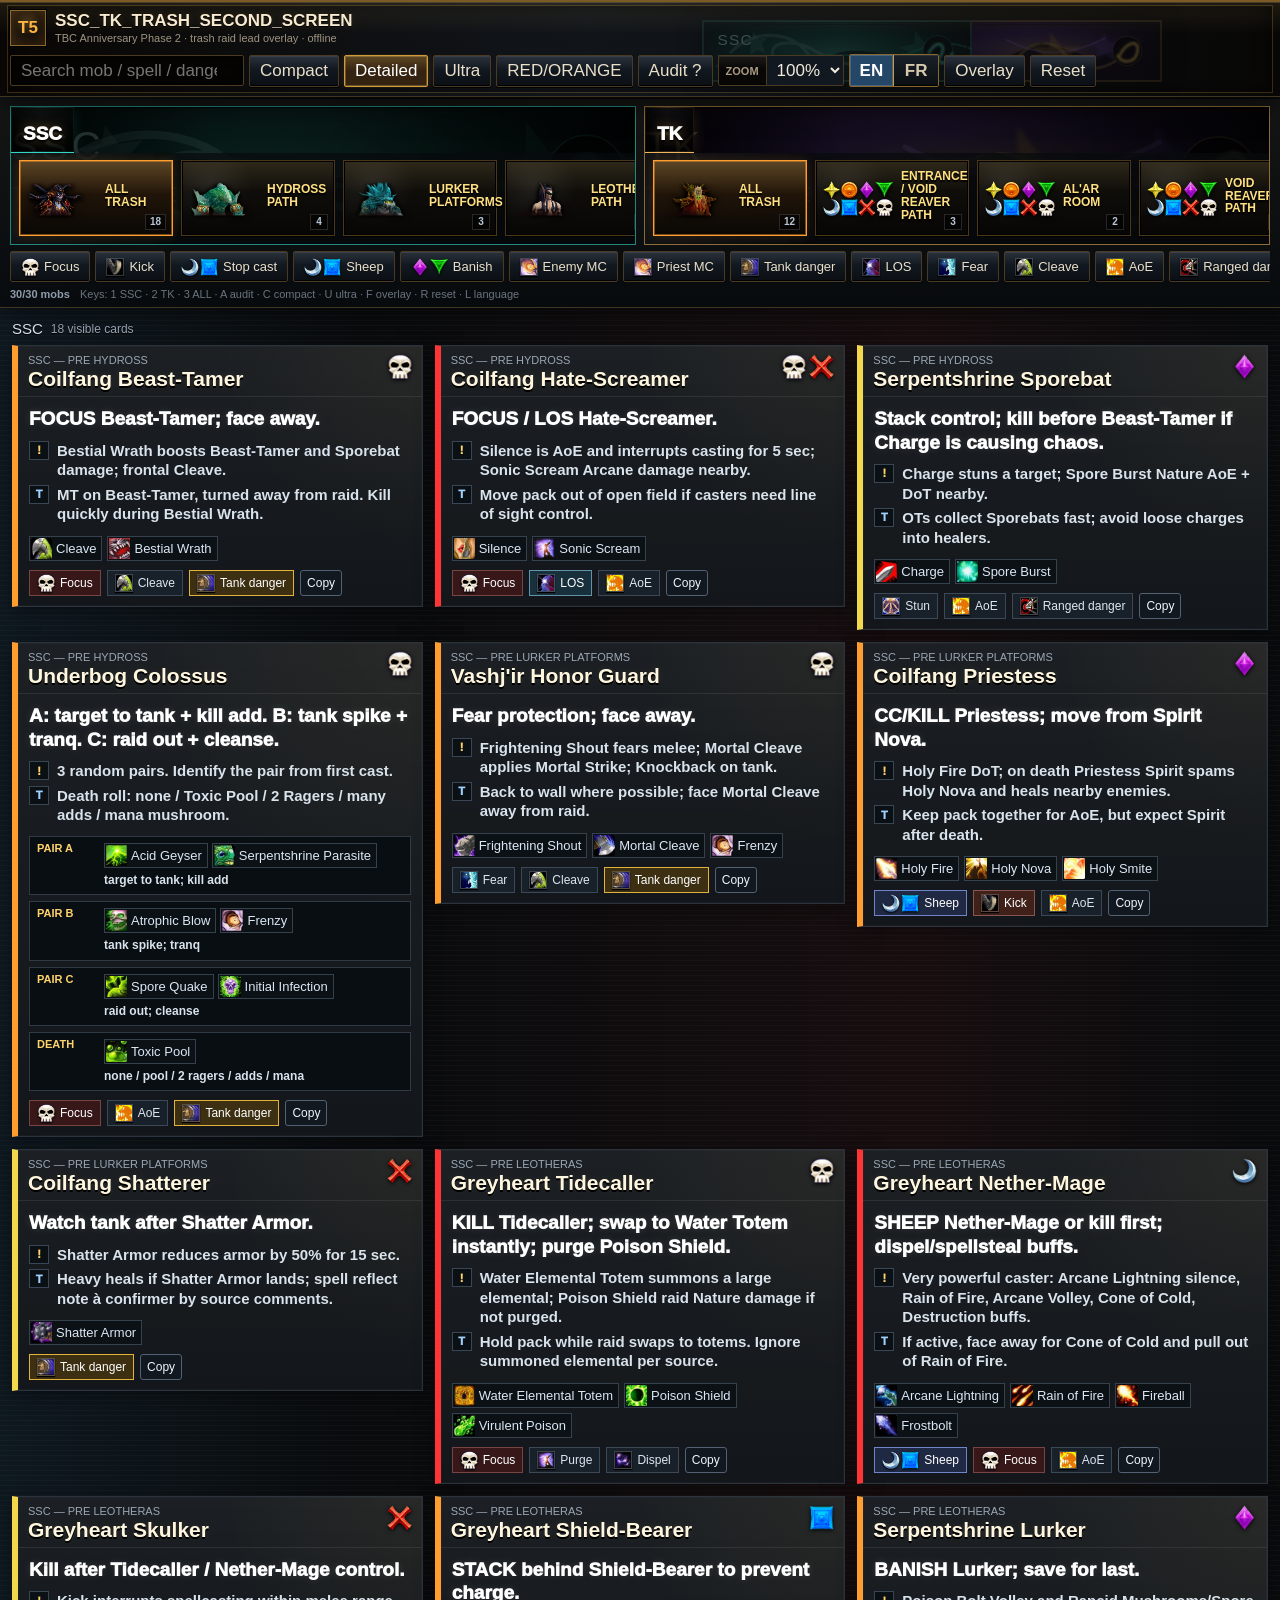
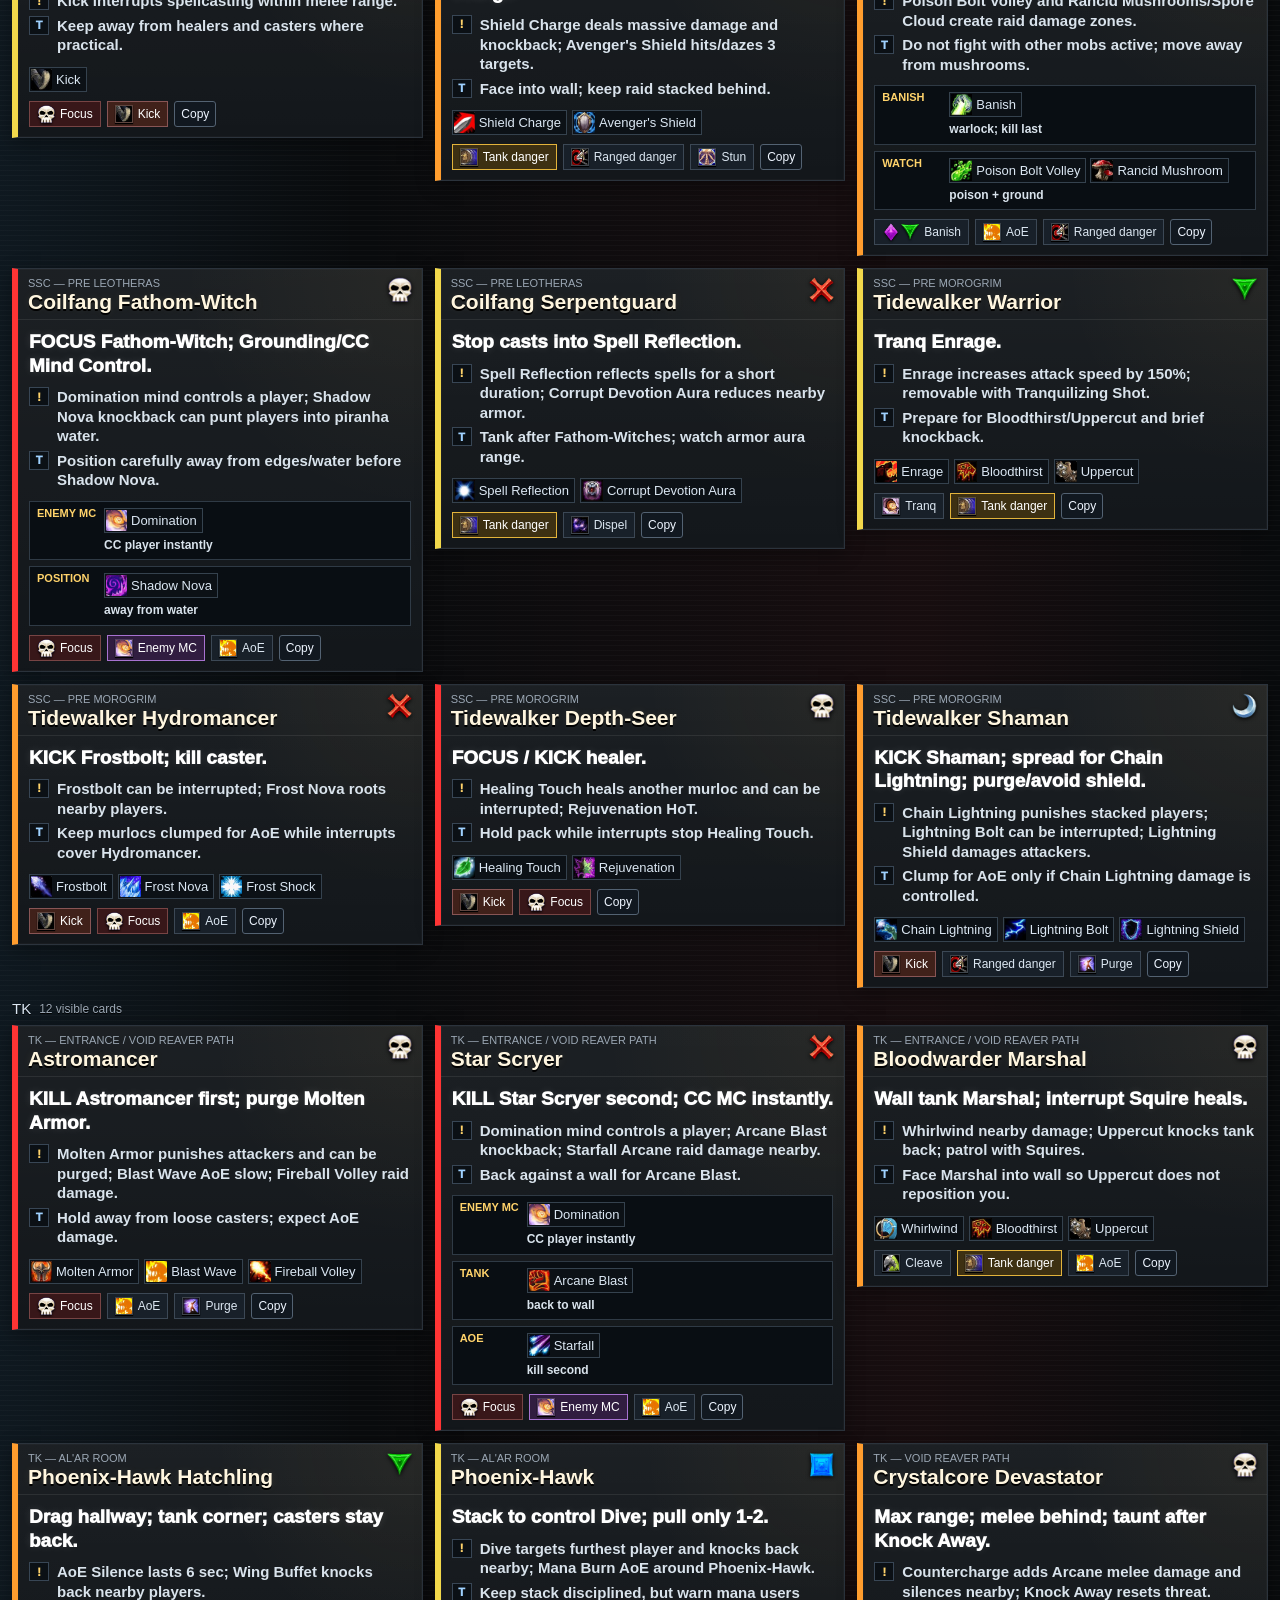
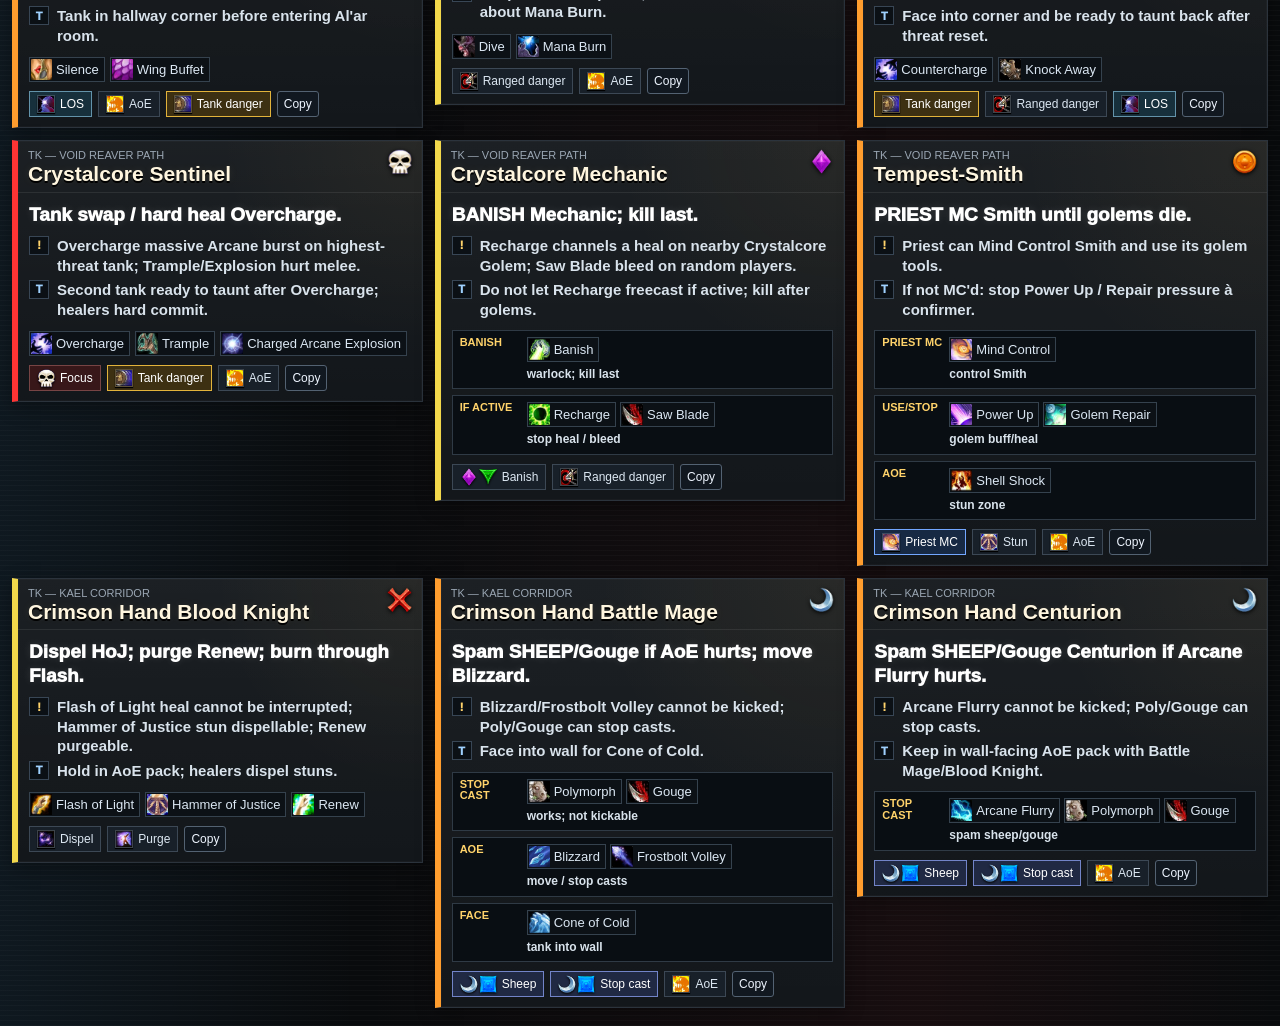
==== commit a4321356: "Polish raid panel naming and filters" ====
--- a/netlify_single_file/index.html
+++ b/netlify_single_file/index.html
@@ -296,15 +296,48 @@
 }
 
 .raid-panel {
+  position: relative;
   min-width: 0;
+  overflow: hidden;
   border: 1px solid #332b1a;
   background:
+    linear-gradient(90deg, rgba(0,0,0,.48), rgba(0,0,0,.14) 45%, rgba(0,0,0,.62)),
     linear-gradient(180deg, rgba(255,255,255,.04), rgba(0,0,0,0)),
     #05080a;
   box-shadow: inset 0 0 0 1px #000;
   cursor: pointer;
 }
 
+.raid-panel::before {
+  content: "";
+  position: absolute;
+  inset: -12px;
+  background-repeat: no-repeat;
+  background-position: center;
+  background-size: cover;
+  opacity: .36;
+  filter: saturate(1.1) contrast(1.06);
+  pointer-events: none;
+}
+
+.raid-panel::after {
+  content: "";
+  position: absolute;
+  inset: 0;
+  background:
+    linear-gradient(180deg, rgba(0,0,0,.06), rgba(0,0,0,.38)),
+    linear-gradient(90deg, rgba(0,0,0,.68), rgba(0,0,0,.12) 32%, rgba(0,0,0,.68));
+  pointer-events: none;
+}
+
+.raid-panel-ssc::before { background-image: url("[data-uri]"); }
+.raid-panel-tk::before { background-image: url("[data-uri]"); }
+
+.raid-panel > * {
+  position: relative;
+  z-index: 1;
+}
+
 .raid-panel.inactive {
   opacity: .52;
 }
@@ -314,14 +347,14 @@
 
 .raid-plate {
   position: relative;
-  min-height: 42px;
+  min-height: 46px;
   display: flex;
   align-items: end;
-  padding: 8px 11px;
+  padding: 9px 12px;
   overflow: hidden;
   border: 1px solid #4b3d23;
   border-width: 0 0 1px;
-  background: #090c0e;
+  background: transparent;
   color: inherit;
   text-align: left;
   cursor: pointer;
@@ -329,14 +362,7 @@
 }
 
 .raid-plate::before {
-  content: "";
-  position: absolute;
-  inset: -10px;
-  background-repeat: no-repeat;
-  background-position: center;
-  background-size: cover;
-  opacity: .42;
-  filter: saturate(1.12) contrast(1.04);
+  content: none;
 }
 
 .raid-plate::after {
@@ -408,16 +434,16 @@
   padding: 7px 8px 8px;
   background:
     linear-gradient(90deg, rgba(255,255,255,.045), transparent 24%),
-    #070a0d;
+    rgba(7, 10, 13, .72);
   scrollbar-width: thin;
 }
 
 .zone-rail button {
   position: relative;
-  min-width: 142px;
-  min-height: 70px;
+  min-width: 154px;
+  min-height: 76px;
   display: grid;
-  grid-template-columns: 64px 1fr;
+  grid-template-columns: 70px 1fr;
   grid-template-rows: 1fr auto;
   align-items: center;
   gap: 4px 8px;
@@ -468,8 +494,8 @@
 
 .zone-icon {
   grid-row: 1 / span 2;
-  width: 64px;
-  height: 54px;
+  width: 70px;
+  height: 60px;
   object-fit: contain;
   border: 0;
   box-shadow: none;
@@ -479,6 +505,7 @@
 .zone-label {
   align-self: center;
   color: #ffe083;
+  font-size: 12px;
   text-shadow: 0 2px 1px #000;
 }
 
@@ -1076,7 +1103,7 @@
       "auditOnly": "Audit ?",
       "reset": "Reset",
       "keys": "Keys: 1 SSC · 2 TK · 3 ALL · A audit · C compact · U ultra · F overlay · R reset · L language",
-      "allZones": "All pre",
+      "allZones": "All trash",
       "empty": "No visible cards. Reset filters or change search.",
       "visibleCards": "visible cards",
       "raidLabel": "Raid",
@@ -1206,7 +1233,7 @@
       "auditOnly": "Audit ?",
       "reset": "Reset",
       "keys": "Touches: 1 SSC · 2 TK · 3 ALL · A audit · C compact · U ultra · F overlay · R reset · L langue",
-      "allZones": "Toutes zones",
+      "allZones": "Tous trash",
       "empty": "Aucune carte visible. Reset filtres ou change la recherche.",
       "visibleCards": "cartes visibles",
       "raidLabel": "Call",
@@ -3151,9 +3178,9 @@
 
 function renderFilters() {
   const labels = t().tagLabels;
-  filtersEl.innerHTML = Object.entries(labels)
-    .filter(([key]) => ["focus", "kick", "sheep", "stopcc", "los", "fear", "enemy-mc", "priest-mc", "banish", "cleave", "aoe", "tank", "ranged"].includes(key))
-    .map(([key, label]) => `<button data-tag="${key}" class="${state.tags.has(key) ? "active" : ""}">${tagButtonContent(key, label)}</button>`)
+  const filterOrder = ["focus", "kick", "stopcc", "sheep", "banish", "enemy-mc", "priest-mc", "tank", "los", "fear", "cleave", "aoe", "ranged"];
+  filtersEl.innerHTML = filterOrder
+    .map((key) => `<button data-tag="${key}" class="${state.tags.has(key) ? "active" : ""}">${tagButtonContent(key, labels[key] || key)}</button>`)
     .join("");
 }
 
@@ -3168,6 +3195,33 @@
   "Kael Corridor": "[data-uri]"
 };
 
+const zoneLabels = {
+  en: {
+    "Pre Hydross": "Hydross Path",
+    "Pre Lurker Platforms": "Lurker Platforms",
+    "Pre Leotheras": "Leotheras Path",
+    "Pre Morogrim": "Morogrim Path",
+    "Entrance / Void Reaver Path": "Void Reaver Path",
+    "Al'ar Room": "Al'ar Room",
+    "Void Reaver Path": "Solarian Path",
+    "Kael Corridor": "Kael Corridor"
+  },
+  fr: {
+    "Pre Hydross": "Chemin Hydross",
+    "Pre Lurker Platforms": "Plateformes Lurker",
+    "Pre Leotheras": "Chemin Leotheras",
+    "Pre Morogrim": "Chemin Morogrim",
+    "Entrance / Void Reaver Path": "Chemin Void Reaver",
+    "Al'ar Room": "Salle Al'ar",
+    "Void Reaver Path": "Chemin Solarian",
+    "Kael Corridor": "Couloir Kael"
+  }
+};
+
+function zoneLabel(zone) {
+  return zoneLabels[state.lang]?.[zone] || zoneLabels.en[zone] || zone;
+}
+
 const raidAllIcons = {
   SSC: "[data-uri]",
   TK: "[data-uri]"
@@ -3191,7 +3245,7 @@
     const active = state.raids.has(raid);
     const zoneButtons = zonesForRaid(raid).map(([zone, count]) => {
       const iconSrc = zoneIcons[zone] || "[data-uri]";
-      return `<button data-zone="${escapeHtml(zone)}" class="zone-tile ${state.zone === zone ? "active" : ""}"><img class="zone-icon" src="${escapeHtml(iconSrc)}" alt=""><span class="zone-label">${zone}</span><span class="zone-count">${count}</span></button>`;
+      return `<button data-zone="${escapeHtml(zone)}" class="zone-tile ${state.zone === zone ? "active" : ""}"><img class="zone-icon" src="${escapeHtml(iconSrc)}" alt=""><span class="zone-label">${escapeHtml(zoneLabel(zone))}</span><span class="zone-count">${count}</span></button>`;
     }).join("");
     const allRaidCount = trashData.filter((item) => item.raid === raid).length;
     const allRaidButton = `<button data-zone="ALL" class="zone-tile zone-tile-all ${state.zone === "ALL" ? "active" : ""}"><img class="zone-icon" src="${escapeHtml(raidAllIcons[raid])}" alt=""><span class="zone-label">${ui("allZones")}</span><span class="zone-count">${allRaidCount}</span></button>`;
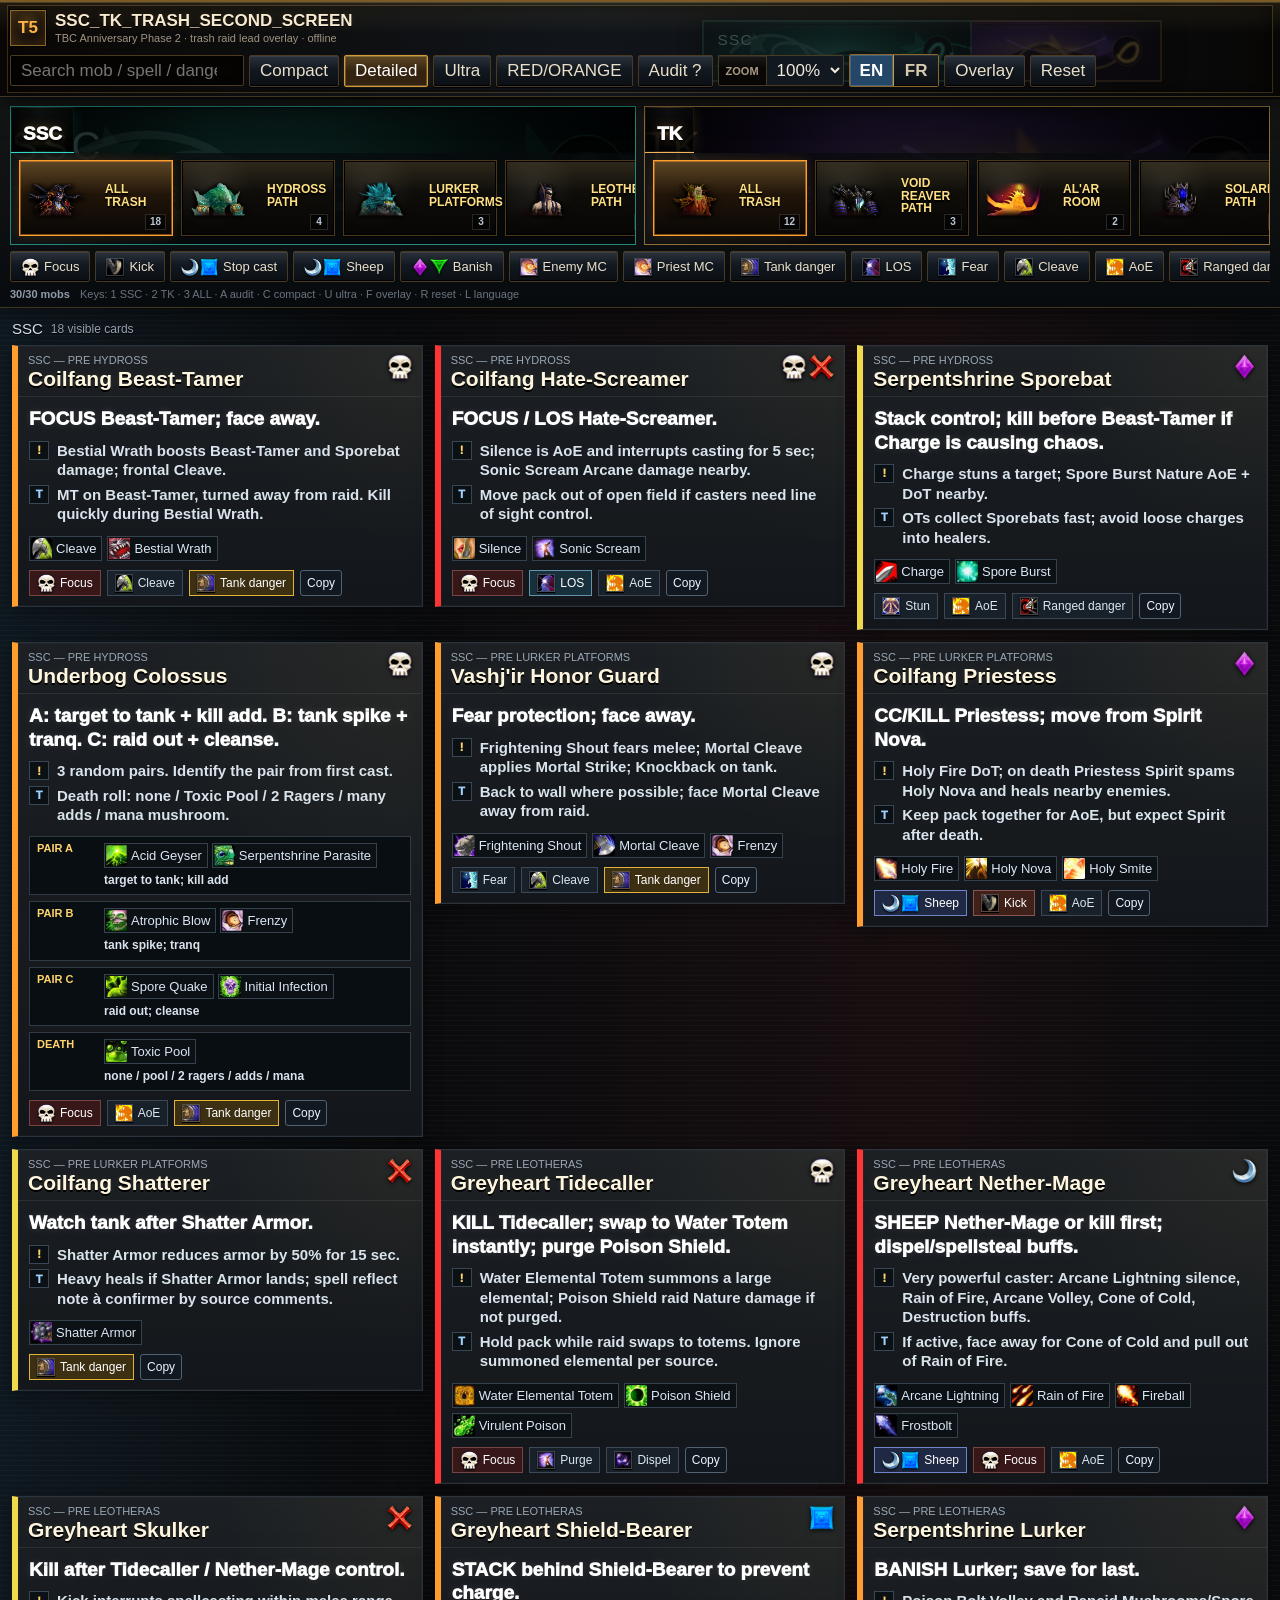
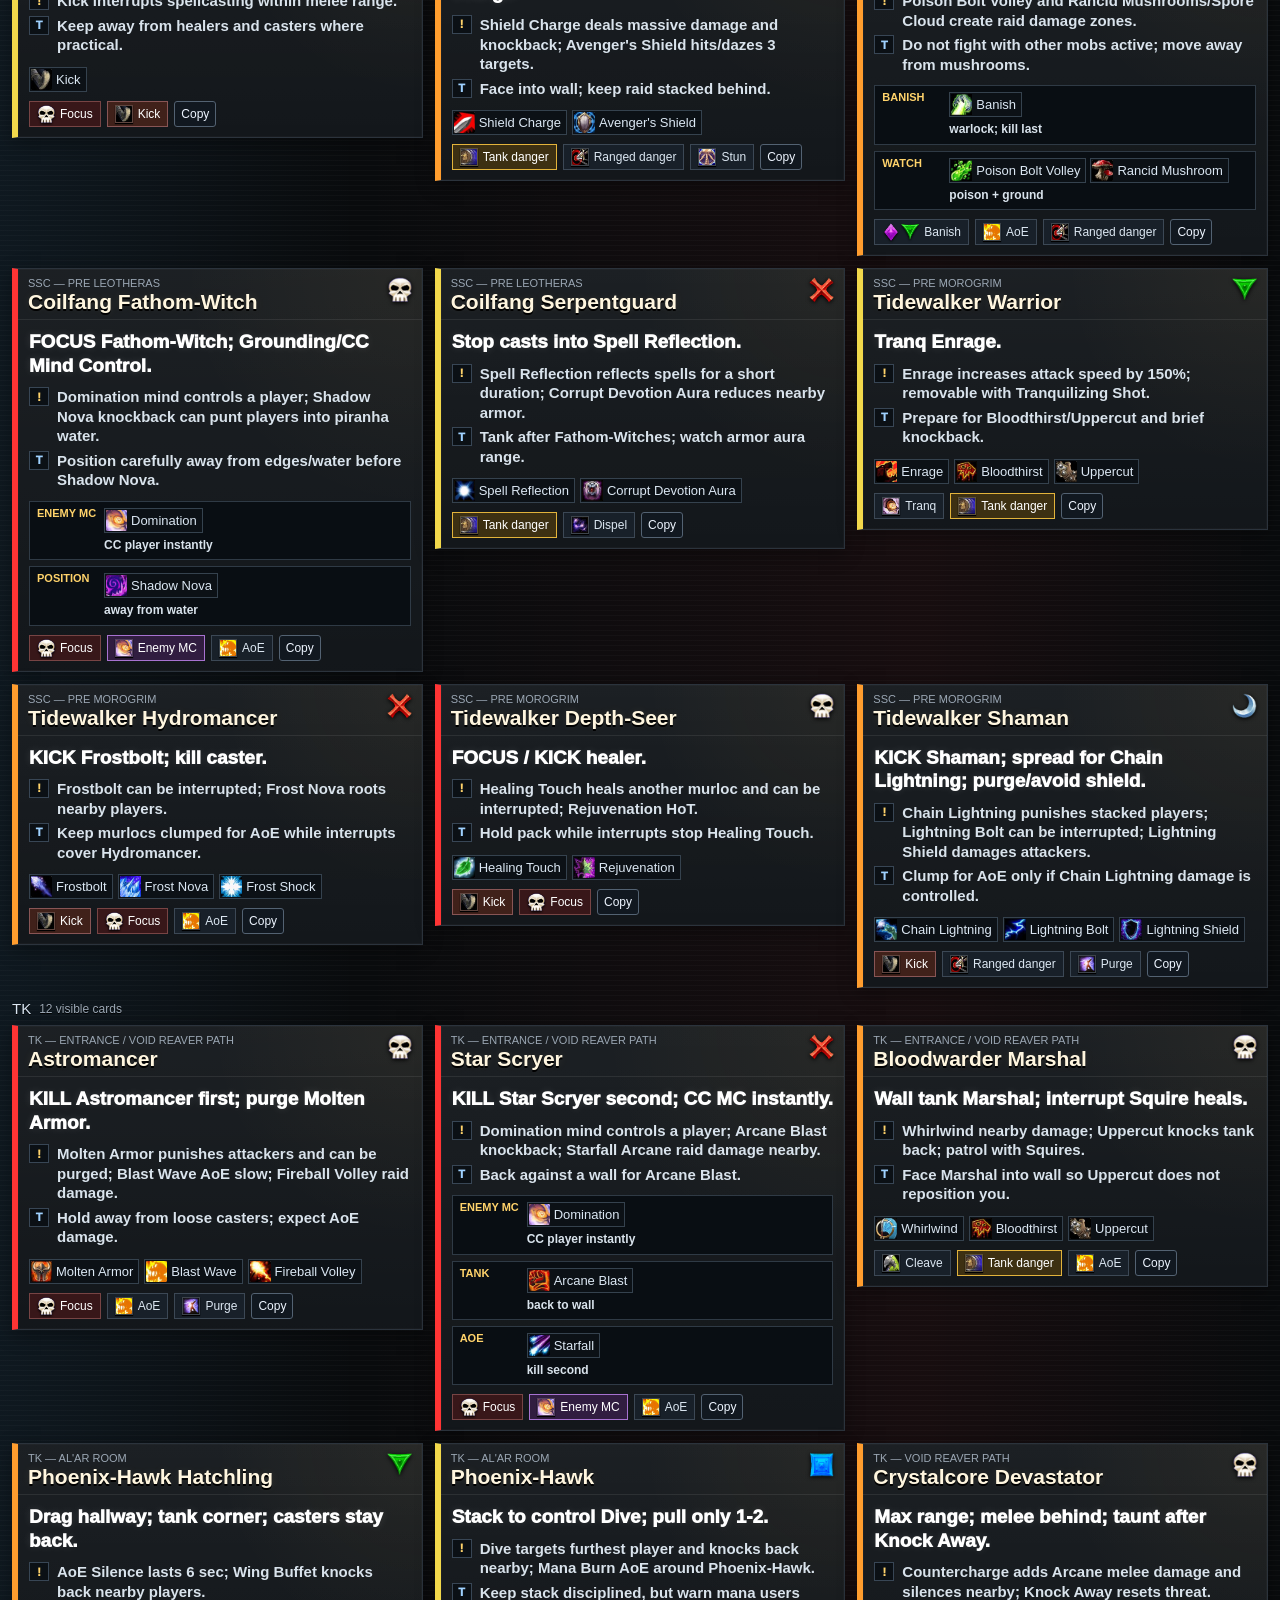
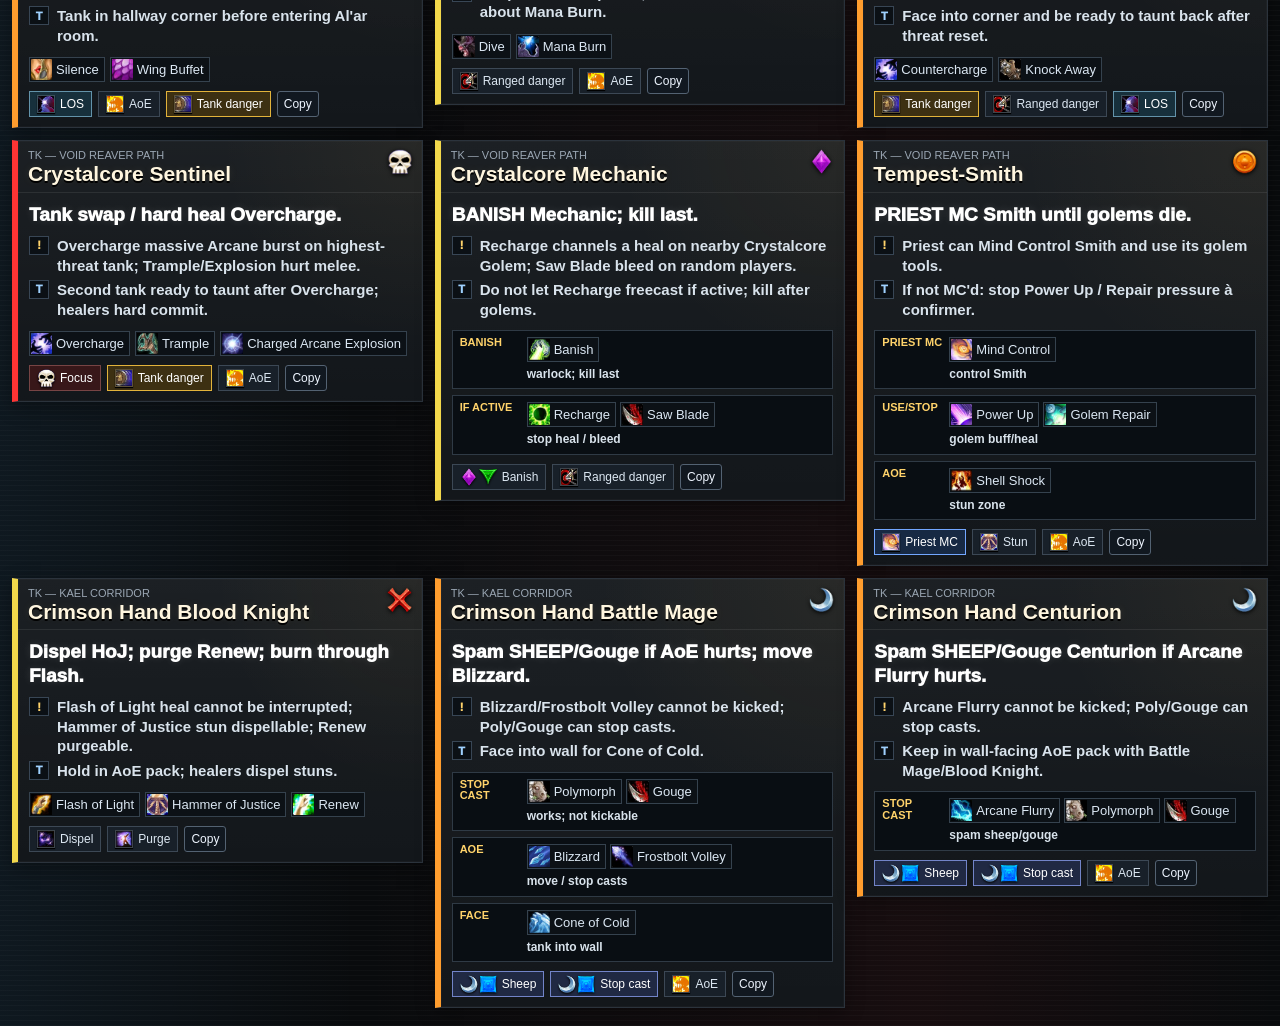
==== commit afc8aeb6: "Fix TK boss tile icons" ====
--- a/netlify_single_file/index.html
+++ b/netlify_single_file/index.html
@@ -3189,10 +3189,10 @@
   "Pre Lurker Platforms": "[data-uri]",
   "Pre Leotheras": "[data-uri]",
   "Pre Morogrim": "[data-uri]",
-  "Entrance / Void Reaver Path": "[data-uri]",
-  "Al'ar Room": "[data-uri]",
-  "Void Reaver Path": "[data-uri]",
-  "Kael Corridor": "[data-uri]"
+  "Entrance / Void Reaver path": "[data-uri]",
+  "Al'ar room": "[data-uri]",
+  "Void Reaver path": "[data-uri]",
+  "Kael corridor": "[data-uri]"
 };
 
 const zoneLabels = {
@@ -3201,20 +3201,20 @@
     "Pre Lurker Platforms": "Lurker Platforms",
     "Pre Leotheras": "Leotheras Path",
     "Pre Morogrim": "Morogrim Path",
-    "Entrance / Void Reaver Path": "Void Reaver Path",
-    "Al'ar Room": "Al'ar Room",
-    "Void Reaver Path": "Solarian Path",
-    "Kael Corridor": "Kael Corridor"
+    "Entrance / Void Reaver path": "Void Reaver Path",
+    "Al'ar room": "Al'ar Room",
+    "Void Reaver path": "Solarian Path",
+    "Kael corridor": "Kael Corridor"
   },
   fr: {
     "Pre Hydross": "Chemin Hydross",
     "Pre Lurker Platforms": "Plateformes Lurker",
     "Pre Leotheras": "Chemin Leotheras",
     "Pre Morogrim": "Chemin Morogrim",
-    "Entrance / Void Reaver Path": "Chemin Void Reaver",
-    "Al'ar Room": "Salle Al'ar",
-    "Void Reaver Path": "Chemin Solarian",
-    "Kael Corridor": "Couloir Kael"
+    "Entrance / Void Reaver path": "Chemin Void Reaver",
+    "Al'ar room": "Salle Al'ar",
+    "Void Reaver path": "Chemin Solarian",
+    "Kael corridor": "Couloir Kael"
   }
 };
 
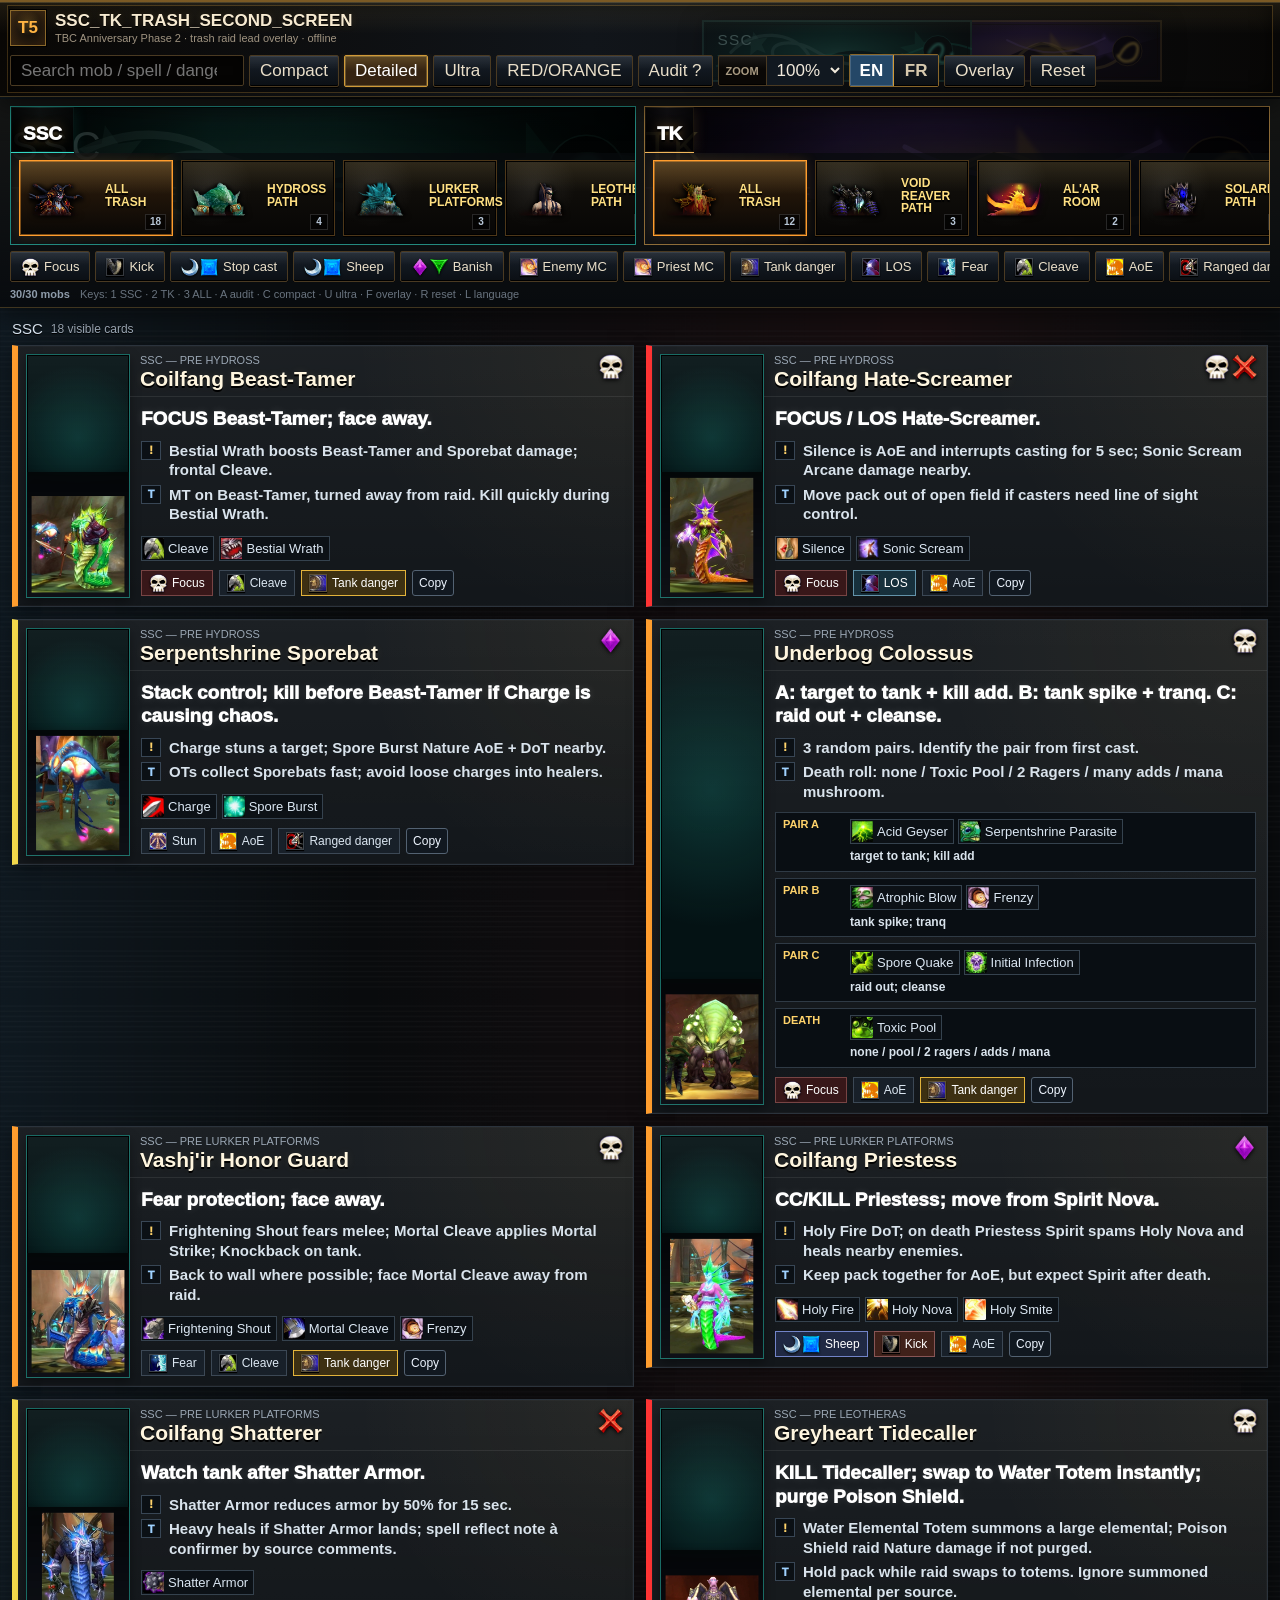
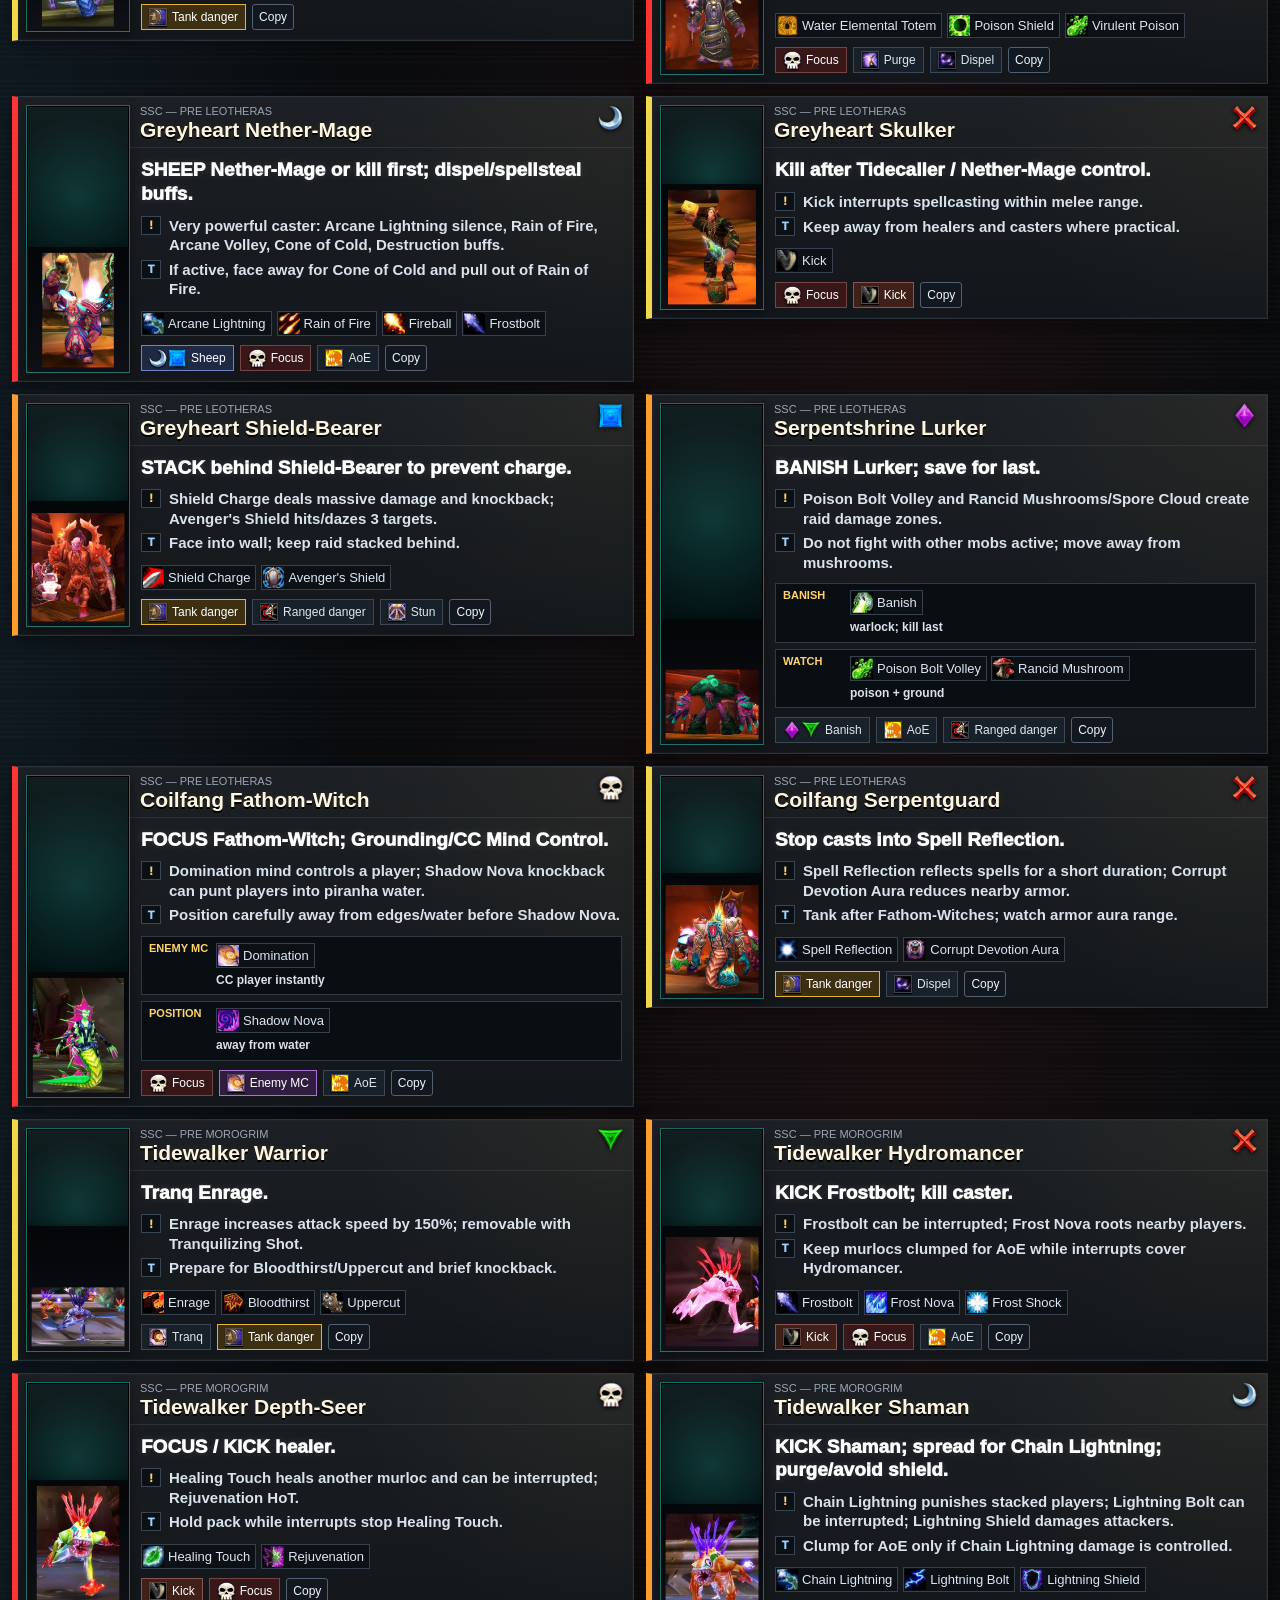
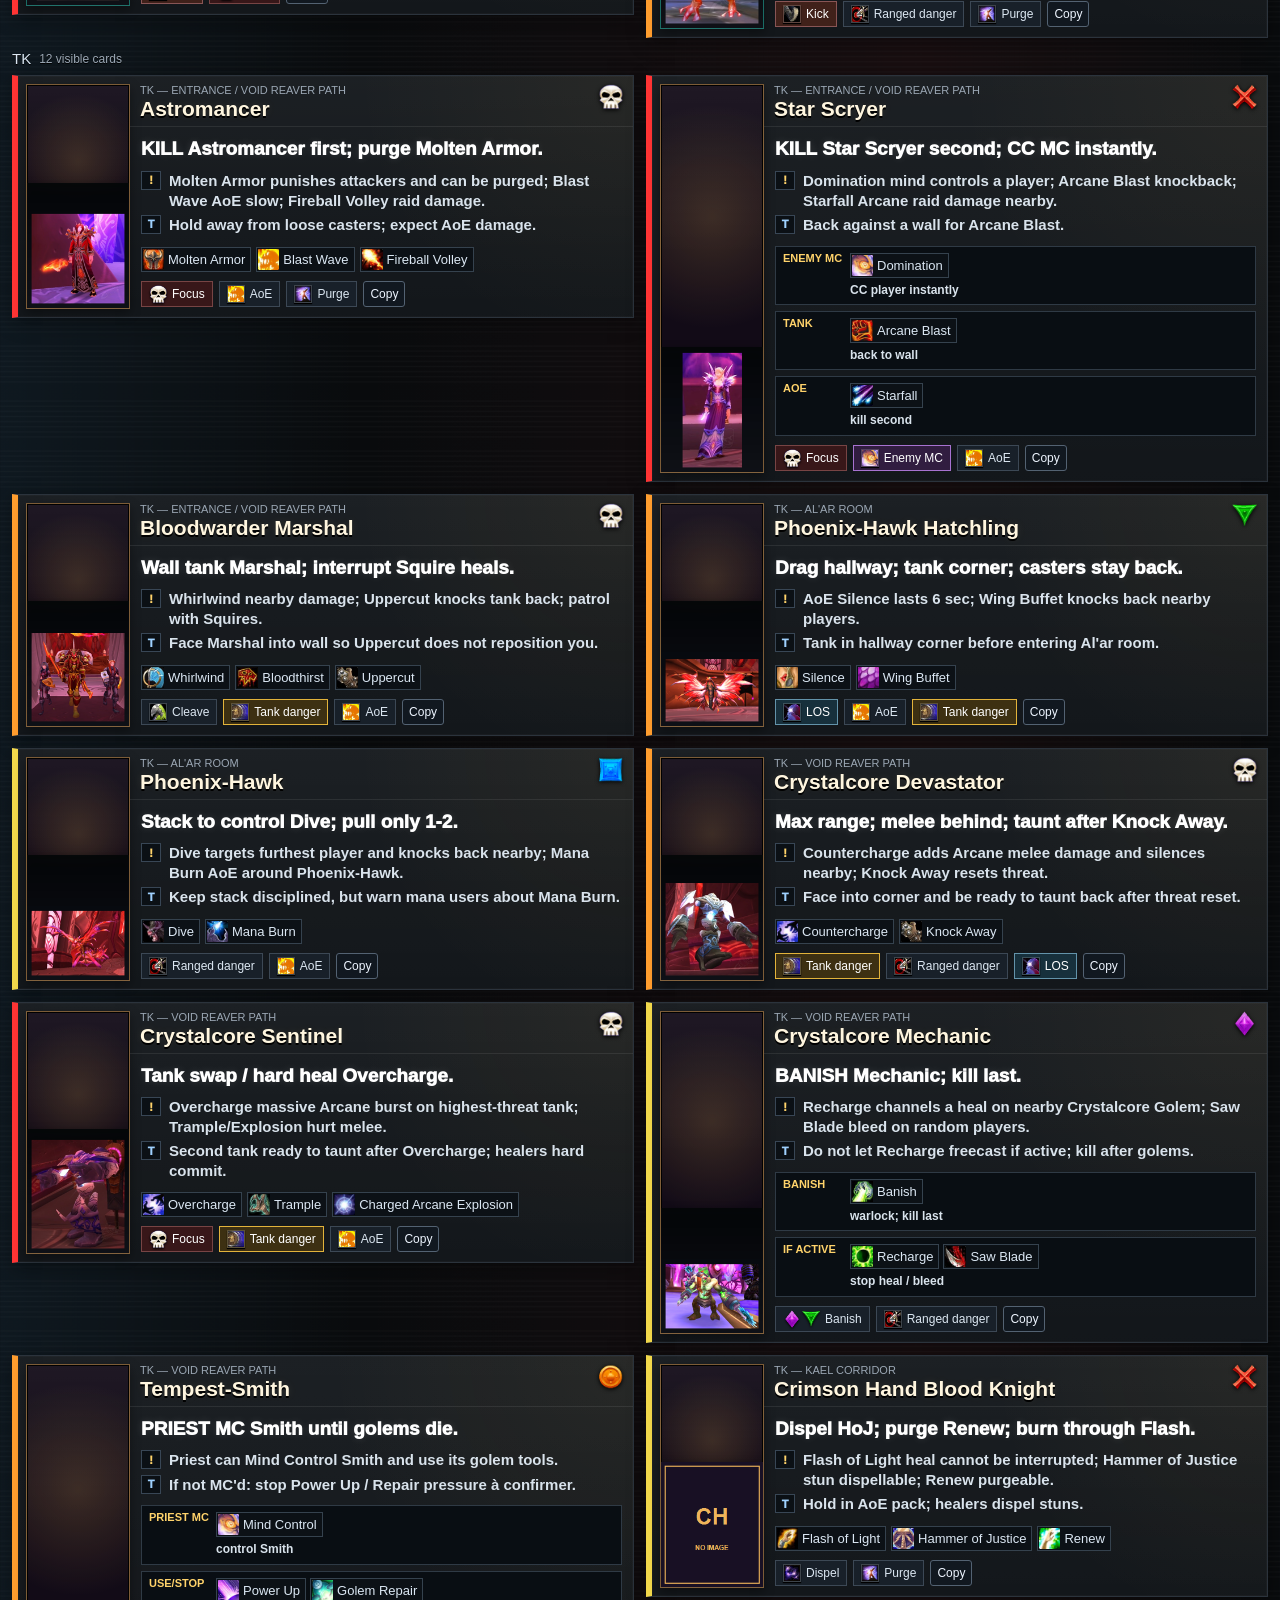
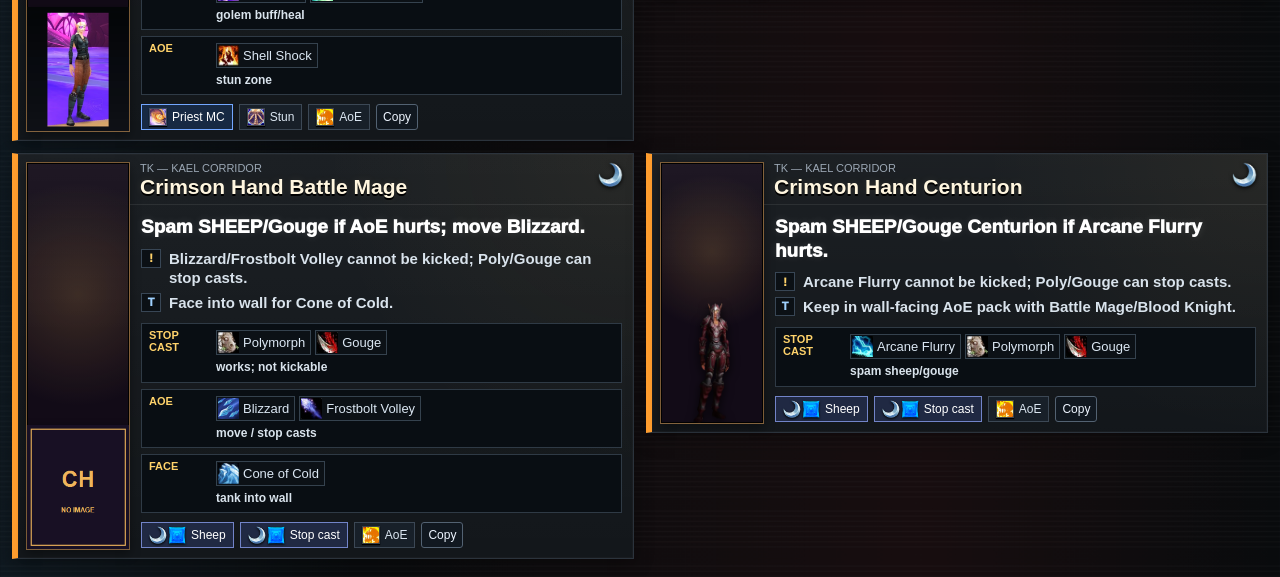
==== commit cadb5400: "Add trash mob portraits" ====
--- a/netlify_single_file/index.html
+++ b/netlify_single_file/index.html
@@ -546,7 +546,7 @@
 
 .cards {
   display: grid;
-  grid-template-columns: repeat(auto-fill, minmax(380px, 1fr));
+  grid-template-columns: repeat(auto-fill, minmax(430px, 1fr));
   gap: 12px;
   align-items: start;
 }
@@ -560,6 +560,7 @@
     var(--panel);
   box-shadow: 0 5px 18px rgba(0,0,0,.32), inset 0 0 0 1px rgba(255,255,255,.025);
   display: grid;
+  grid-template-columns: 112px minmax(0, 1fr);
   grid-template-rows: auto auto auto;
 }
 
@@ -568,7 +569,72 @@
 .card.yellow { border-left-color: var(--yellow); }
 .card.green { border-left-color: var(--green); }
 
+.mob-portrait {
+  grid-column: 1;
+  grid-row: 1 / span 4;
+  align-self: stretch;
+  display: flex;
+  align-items: flex-end;
+  justify-content: center;
+  min-height: 186px;
+  margin: 8px 0 8px 8px;
+  overflow: hidden;
+  border: 1px solid #5a4527;
+  background:
+    radial-gradient(circle at 50% 34%, rgba(255,218,123,.16), transparent 43%),
+    linear-gradient(180deg, rgba(255,255,255,.055), rgba(0,0,0,0) 44%),
+    #06090d;
+  box-shadow: inset 0 0 0 1px #000, 0 4px 10px rgba(0,0,0,.38);
+}
+
+.mob-portrait img {
+  width: 100%;
+  height: 100%;
+  max-height: 240px;
+  object-fit: contain;
+  object-position: center bottom;
+  filter: drop-shadow(0 4px 5px rgba(0,0,0,.75));
+}
+
+.portrait-ssc {
+  border-color: rgba(51,215,197,.45);
+  background:
+    radial-gradient(circle at 50% 34%, rgba(51,215,197,.18), transparent 43%),
+    linear-gradient(180deg, rgba(255,255,255,.055), rgba(0,0,0,0) 44%),
+    #041214;
+}
+
+.portrait-tk {
+  border-color: rgba(240,181,90,.48);
+  background:
+    radial-gradient(circle at 50% 34%, rgba(240,181,90,.18), transparent 43%),
+    linear-gradient(180deg, rgba(255,255,255,.055), rgba(0,0,0,0) 44%),
+    #120b17;
+}
+
+.mob-portrait.no-image {
+  display: grid;
+  place-items: center;
+  align-content: center;
+  gap: 4px;
+  color: #ffd36b;
+  text-transform: uppercase;
+}
+
+.portrait-initials {
+  font-size: 31px;
+  font-weight: 950;
+  text-shadow: 0 2px 0 #000;
+}
+
+.mob-portrait small {
+  color: #9ba7b4;
+  font-size: 9px;
+  font-weight: 900;
+}
+
 .card-head {
+  grid-column: 2;
   display: grid;
   grid-template-columns: 1fr auto;
   gap: 8px;
@@ -621,6 +687,7 @@
 .marker-skull { background-position: 100% 100%; }
 
 .card-body {
+  grid-column: 2;
   padding: 10px 11px 9px;
   display: grid;
   gap: 10px;
@@ -799,6 +866,7 @@
 }
 
 .tagbar {
+  grid-column: 2;
   display: flex;
   gap: 6px;
   flex-wrap: wrap;
@@ -806,6 +874,7 @@
 }
 
 .audit-panel {
+  grid-column: 2;
   margin: 0 9px 8px;
   padding: 7px 8px;
   border: 1px solid #35414d;
@@ -905,13 +974,17 @@
   text-align: center;
 }
 
-body.compact .cards { grid-template-columns: repeat(auto-fill, minmax(285px, 1fr)); }
+body.compact .cards { grid-template-columns: repeat(auto-fill, minmax(320px, 1fr)); }
+body.compact .card { grid-template-columns: 76px minmax(0, 1fr); }
+body.compact .mob-portrait { min-height: 116px; margin: 6px 0 6px 6px; }
 body.compact .card-body { gap: 4px; padding: 6px 8px; }
 body.compact .mob { font-size: 19px; }
 body.compact .quick-grid, body.compact .spell-row { display: none; }
 body.compact .quick-call { font-size: 15px; }
 body.compact .tagbar { padding-bottom: 6px; }
 body.ultra .quick-grid, body.ultra .tagbar, body.ultra .spell-row { display: none; }
+body.ultra .card { grid-template-columns: 46px minmax(0, 1fr); }
+body.ultra .mob-portrait { min-height: 64px; margin: 5px 0 5px 5px; }
 body.ultra .mob { font-size: 18px; }
 body.ultra .quick-call { font-size: 14px; }
 body.ultra .cards { grid-template-columns: repeat(auto-fill, minmax(250px, 1fr)); }
@@ -1331,6 +1404,39 @@
   "Wing Buffet": "[data-uri]"
 };
 
+const trashImages = {
+  "Astromancer": "[data-uri]",
+  "Bloodwarder Marshal": "[data-uri]",
+  "Coilfang Beast-Tamer": "[data-uri]",
+  "Coilfang Fathom-Witch": "[data-uri]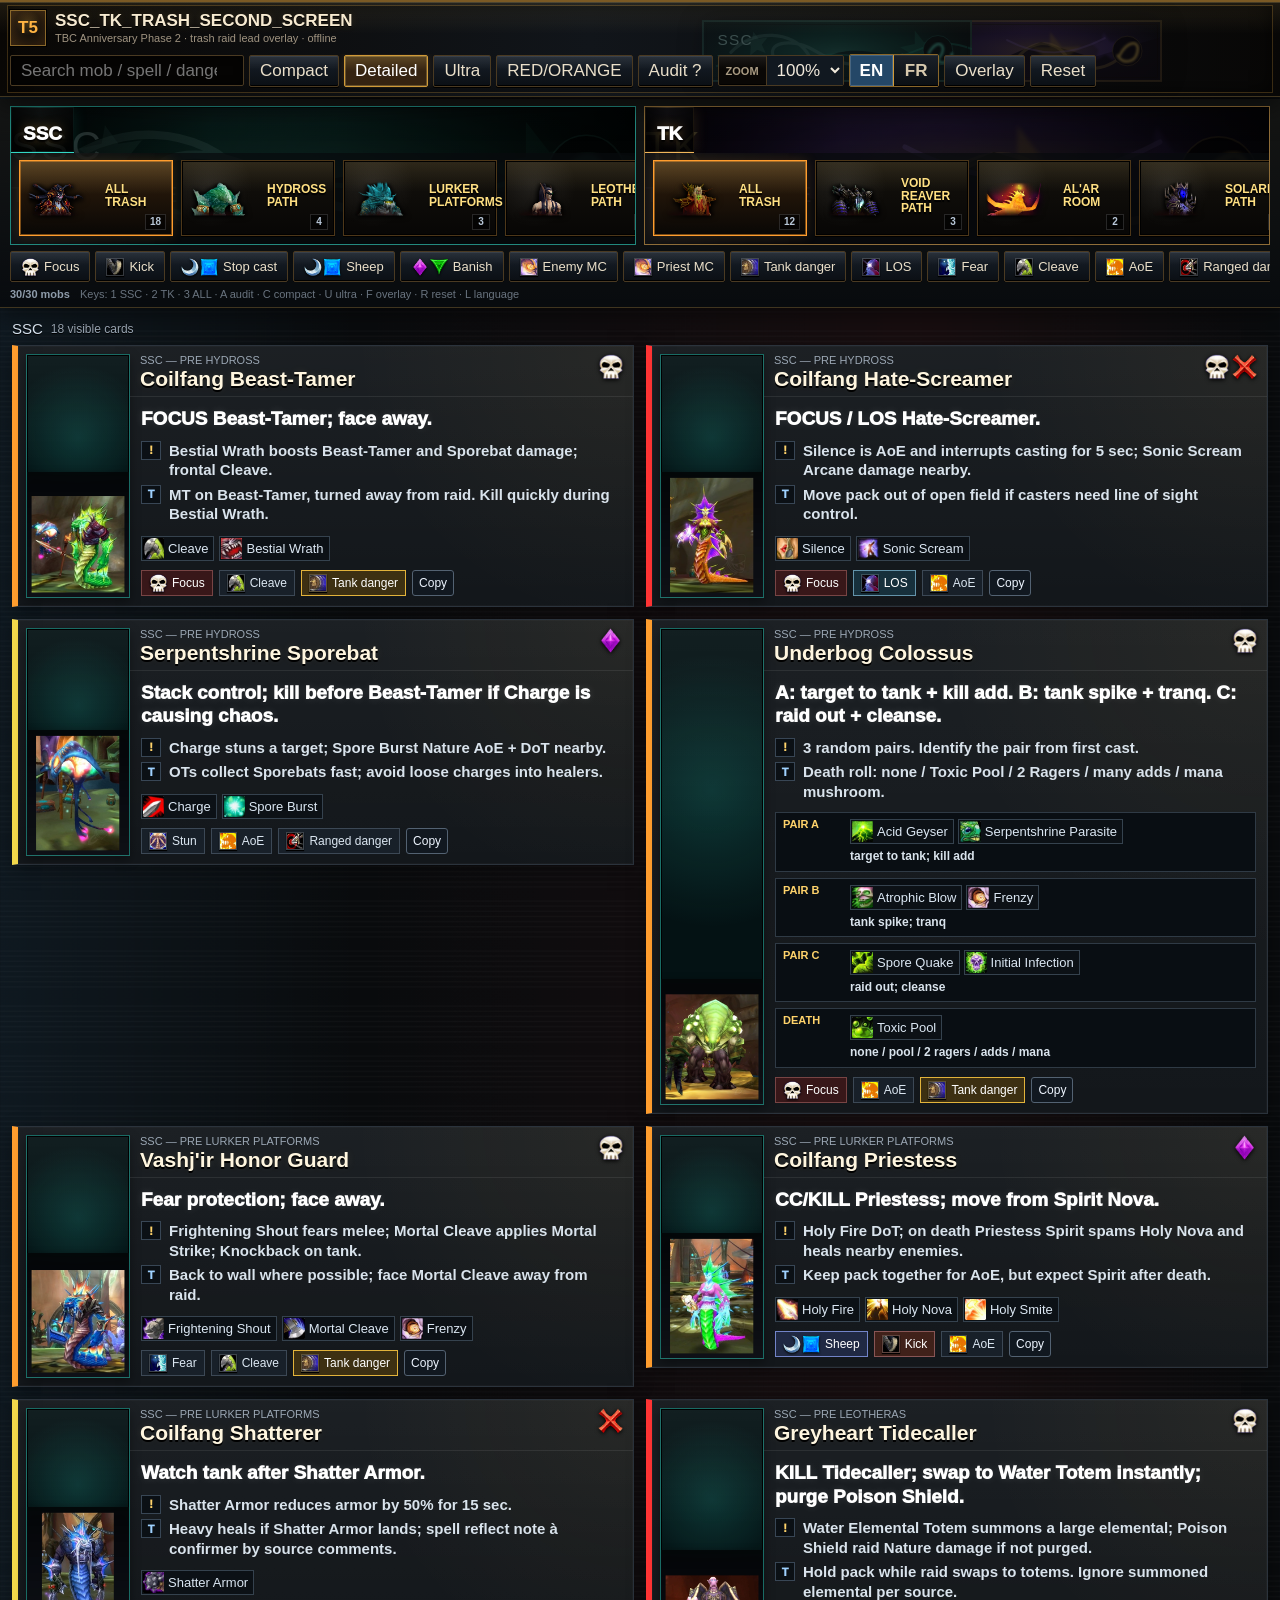
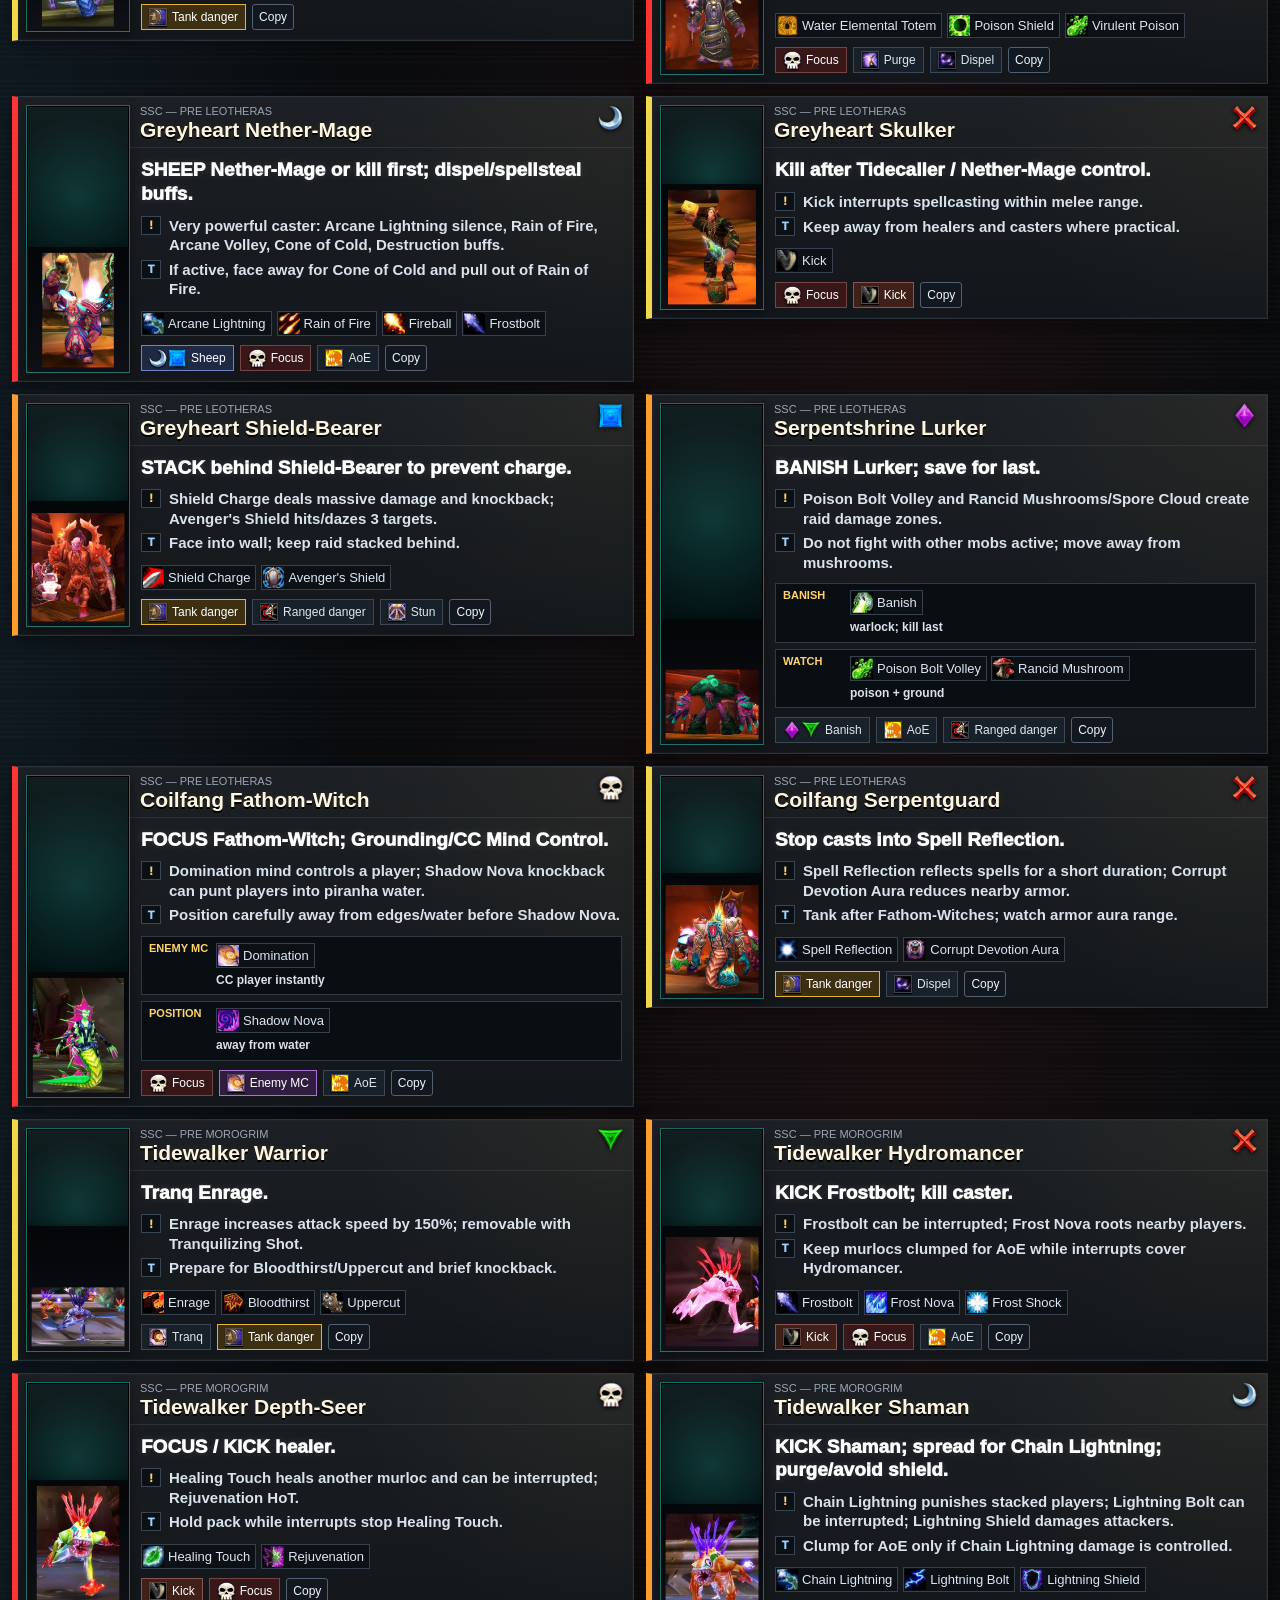
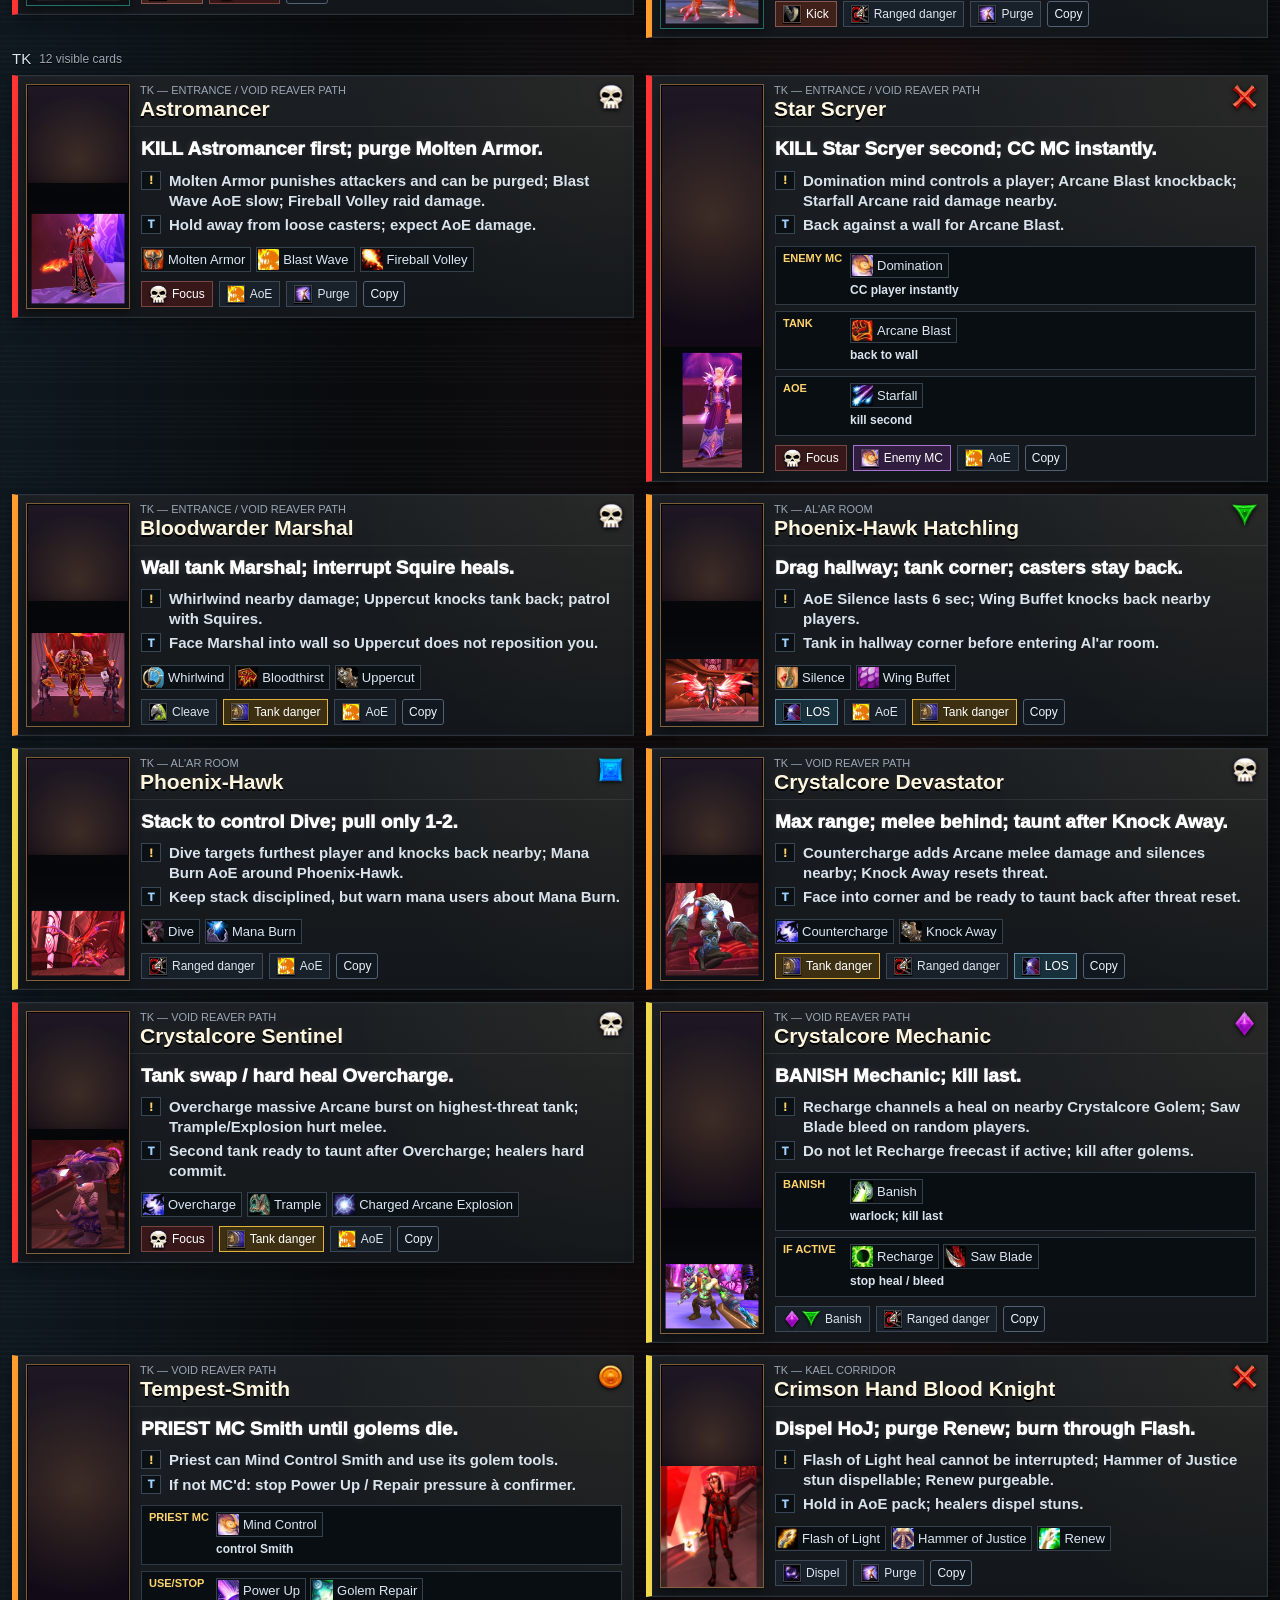
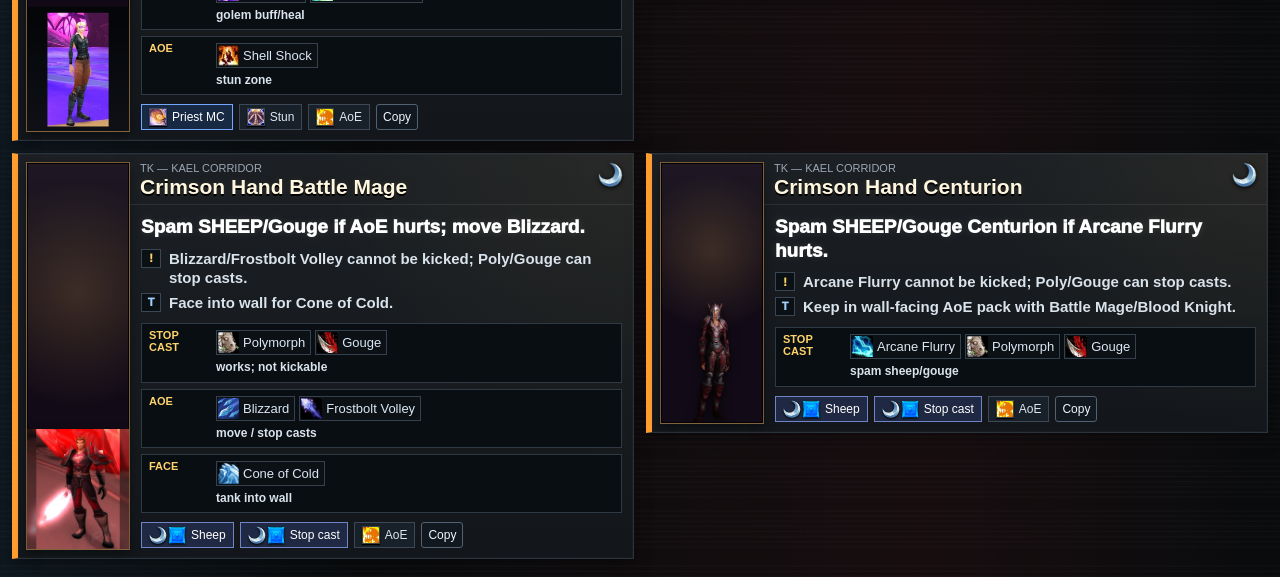
==== commit ea35ae50: "Replace Crimson Hand placeholder portraits" ====
--- a/netlify_single_file/index.html
+++ b/netlify_single_file/index.html
@@ -28,6 +28,7 @@
 html, body { margin: 0; min-height: 100%; background: var(--bg); color: var(--text); }
 body { font-size: 17px; letter-spacing: 0; overflow-x: hidden; }
 button, input { font: inherit; }
+button, select { user-select: none; }
 
 .app {
   min-height: 100vh;
@@ -562,6 +563,7 @@
   display: grid;
   grid-template-columns: 112px minmax(0, 1fr);
   grid-template-rows: auto auto auto;
+  user-select: text;
 }
 
 .card.red { border-left-color: var(--red); }
@@ -1413,8 +1415,8 @@
   "Coilfang Priestess": "[data-uri]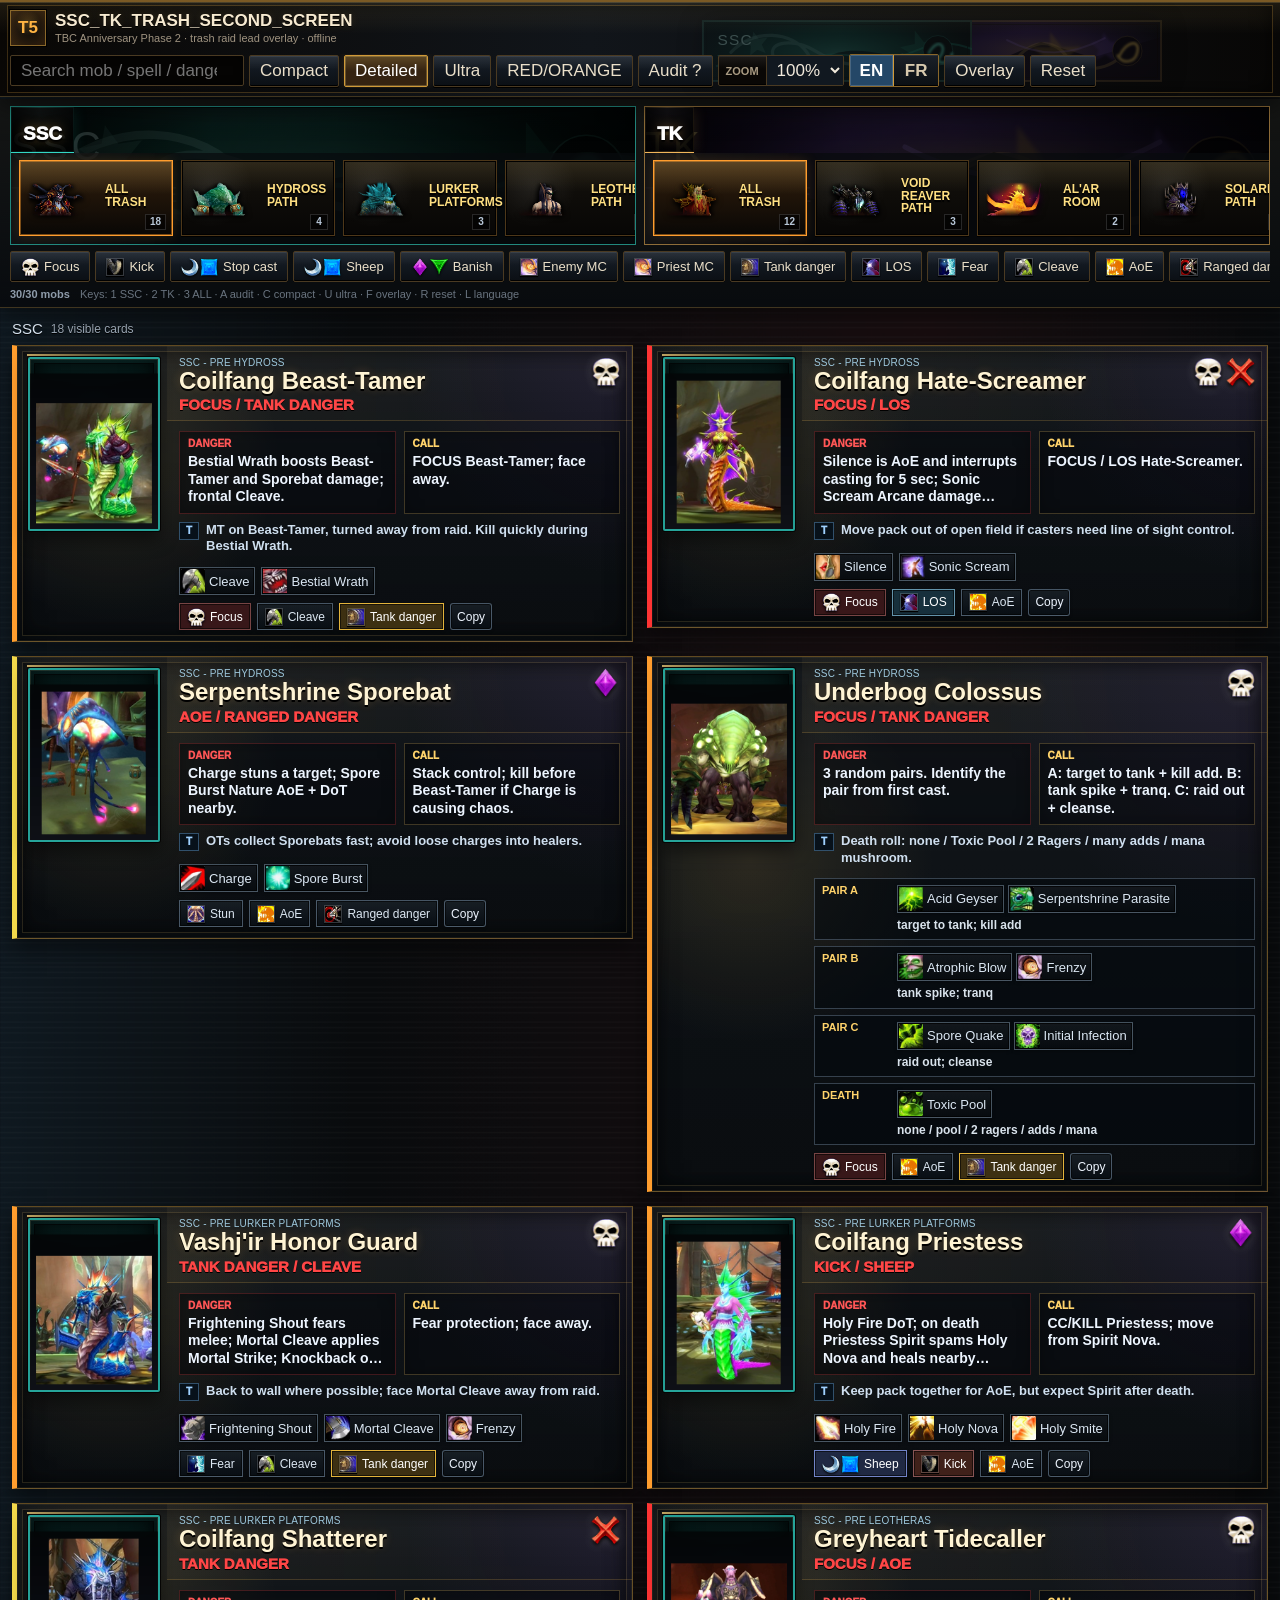
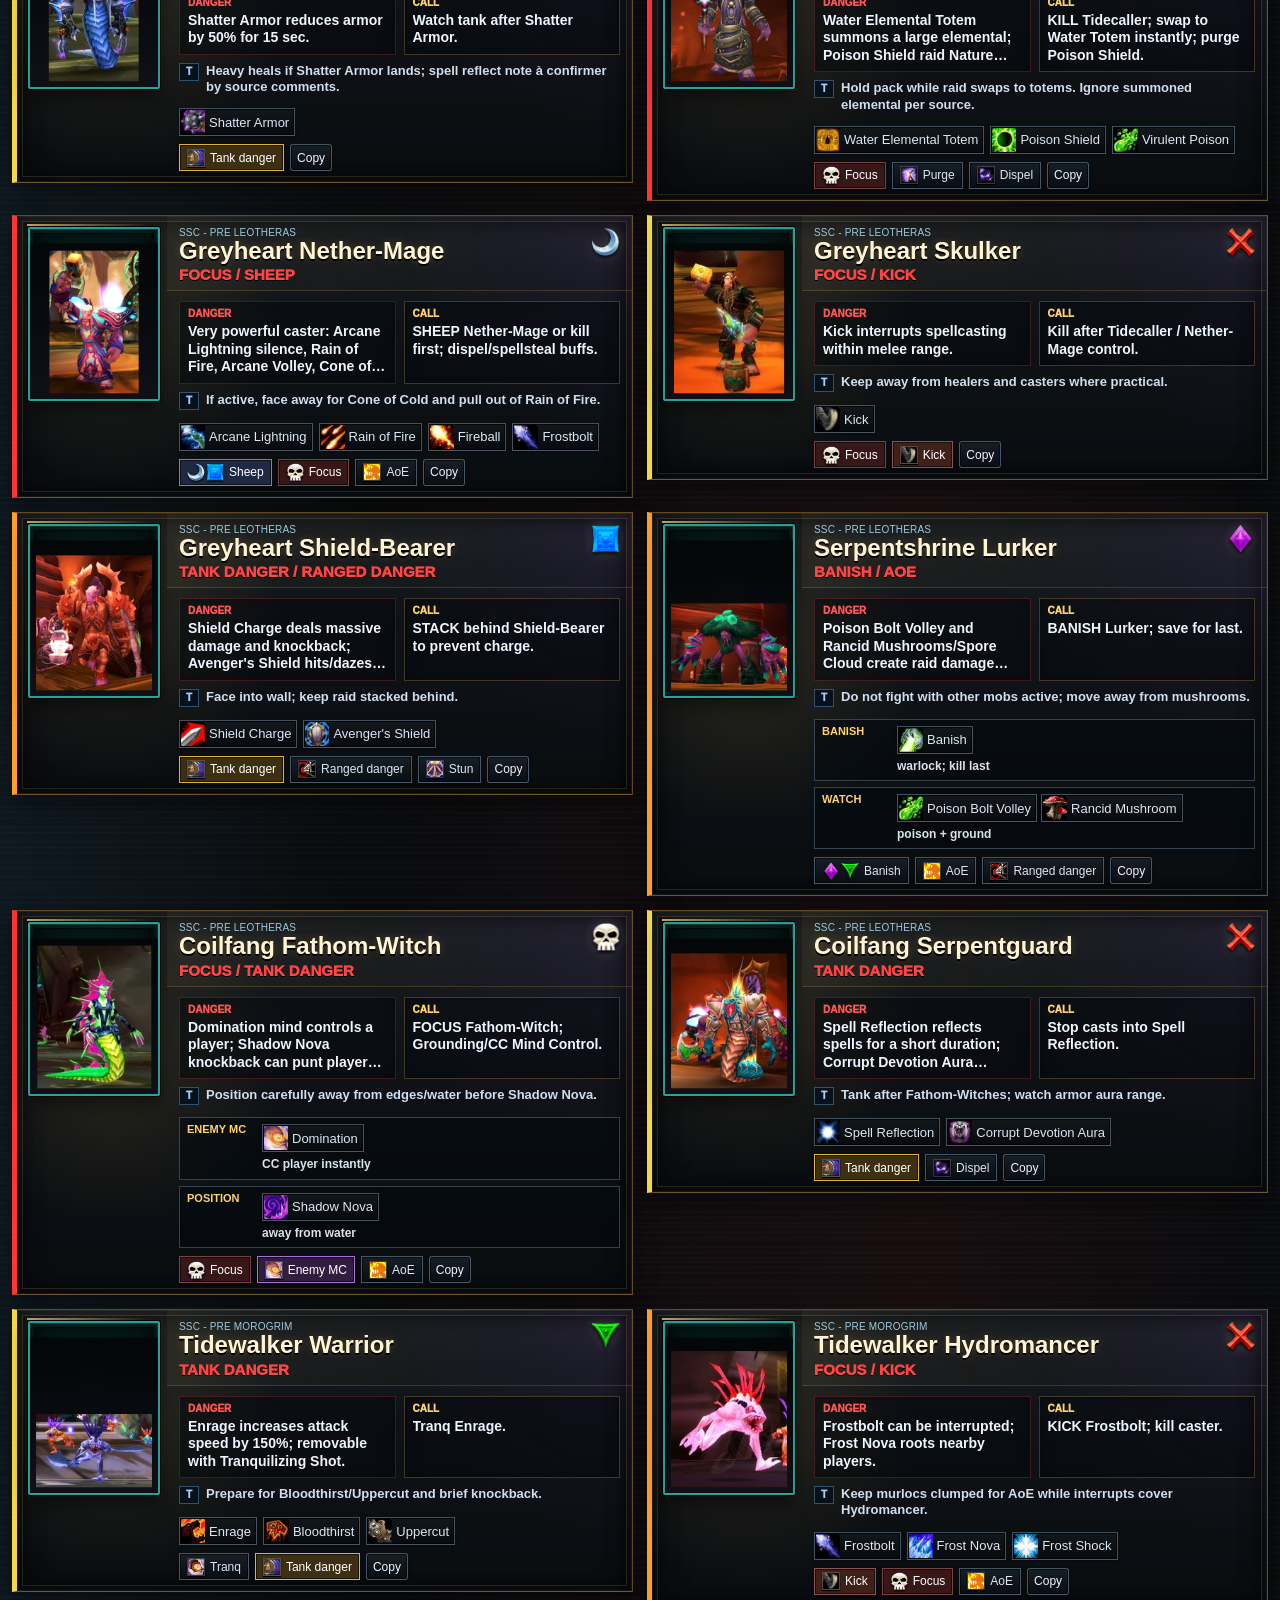
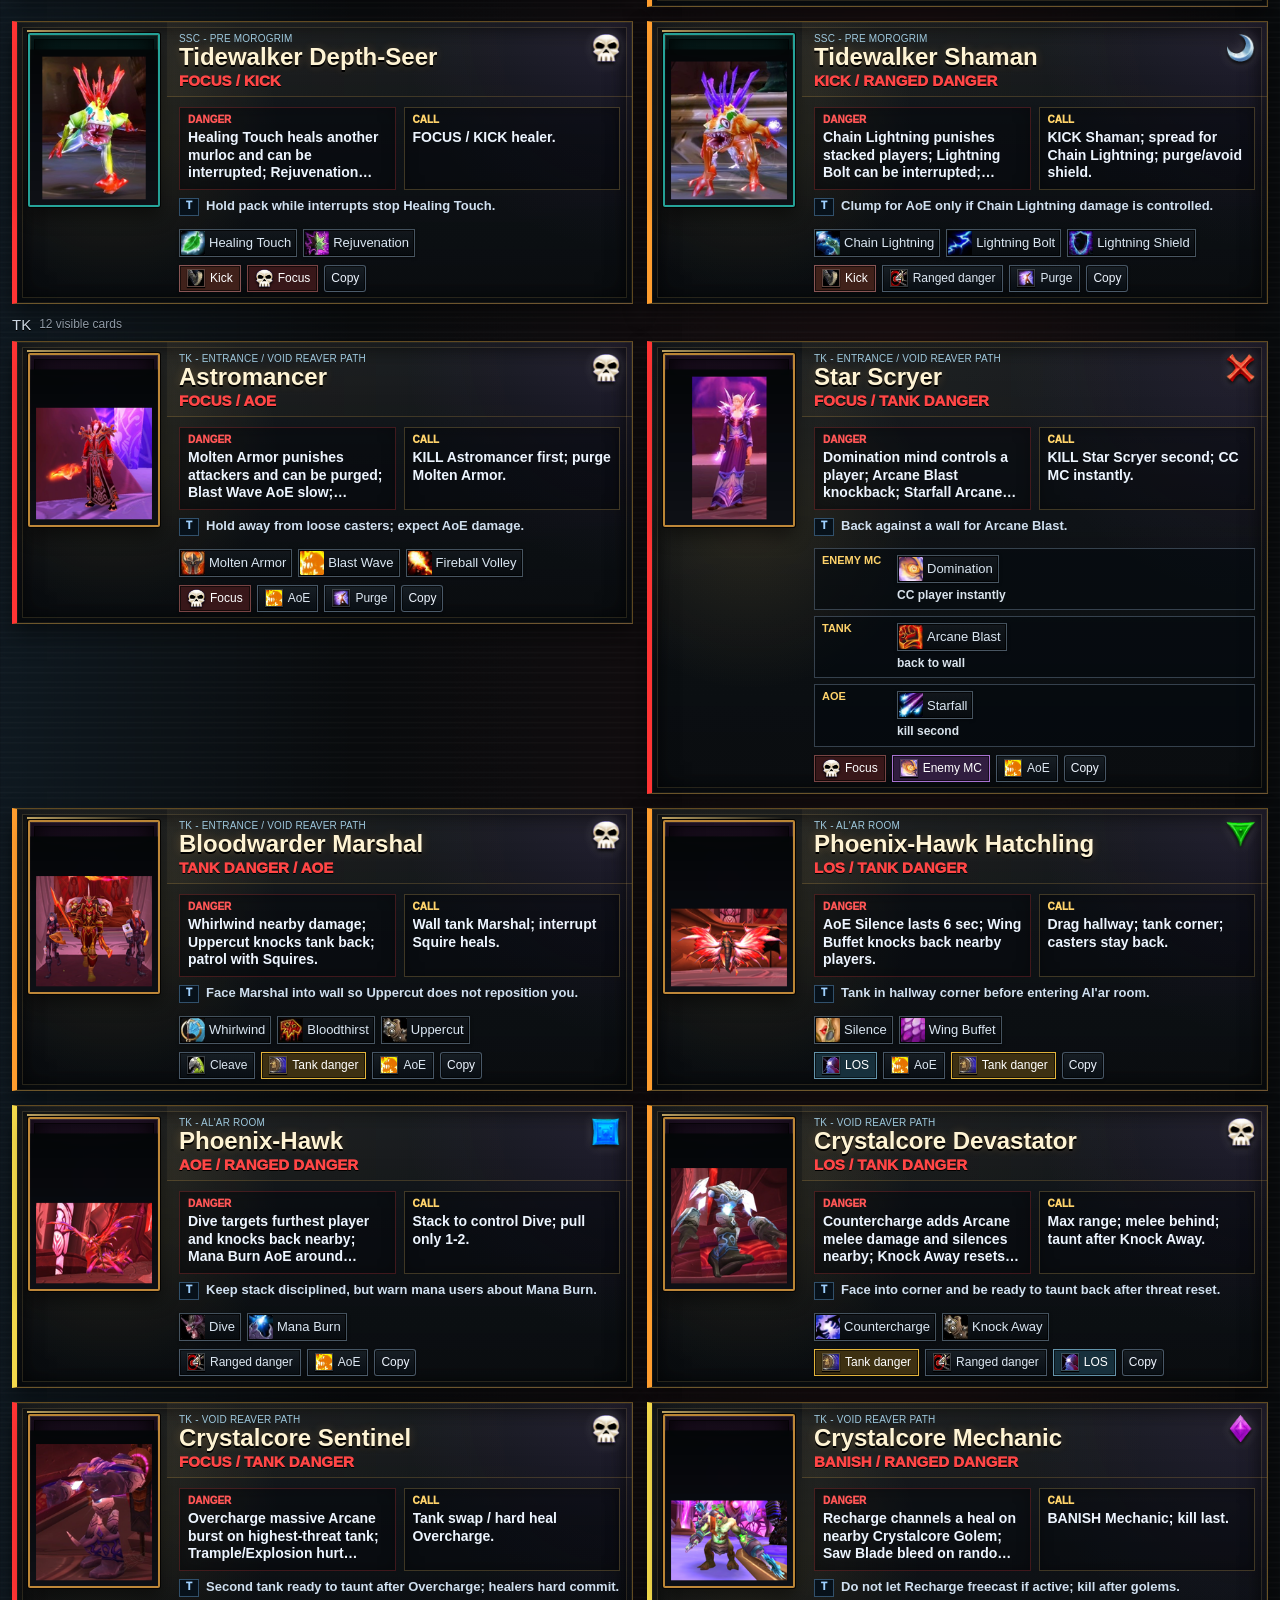
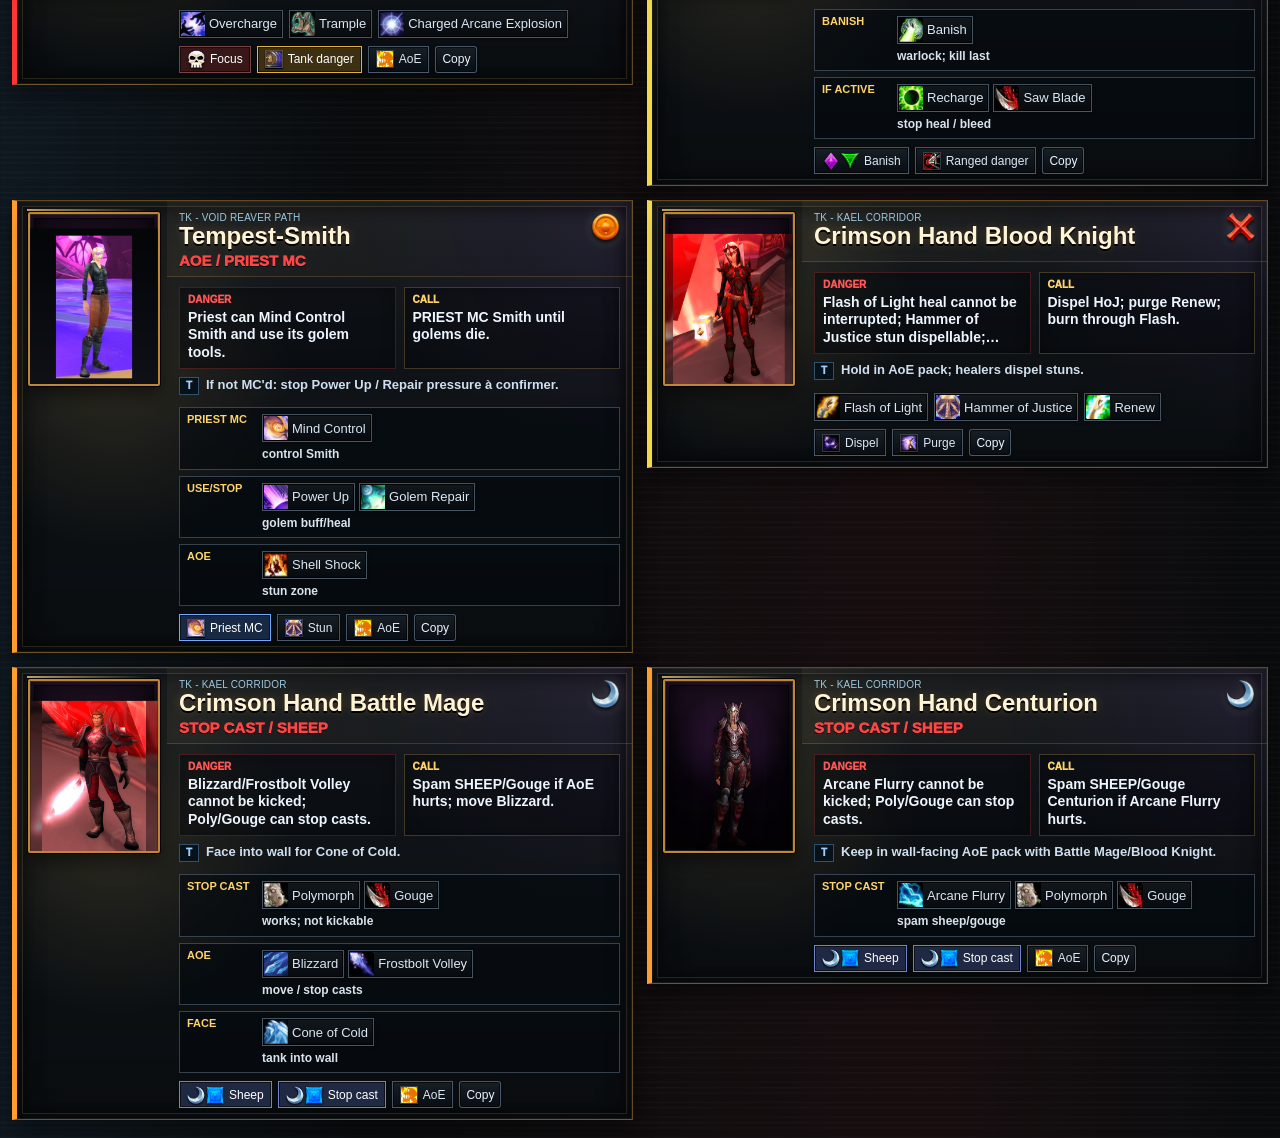
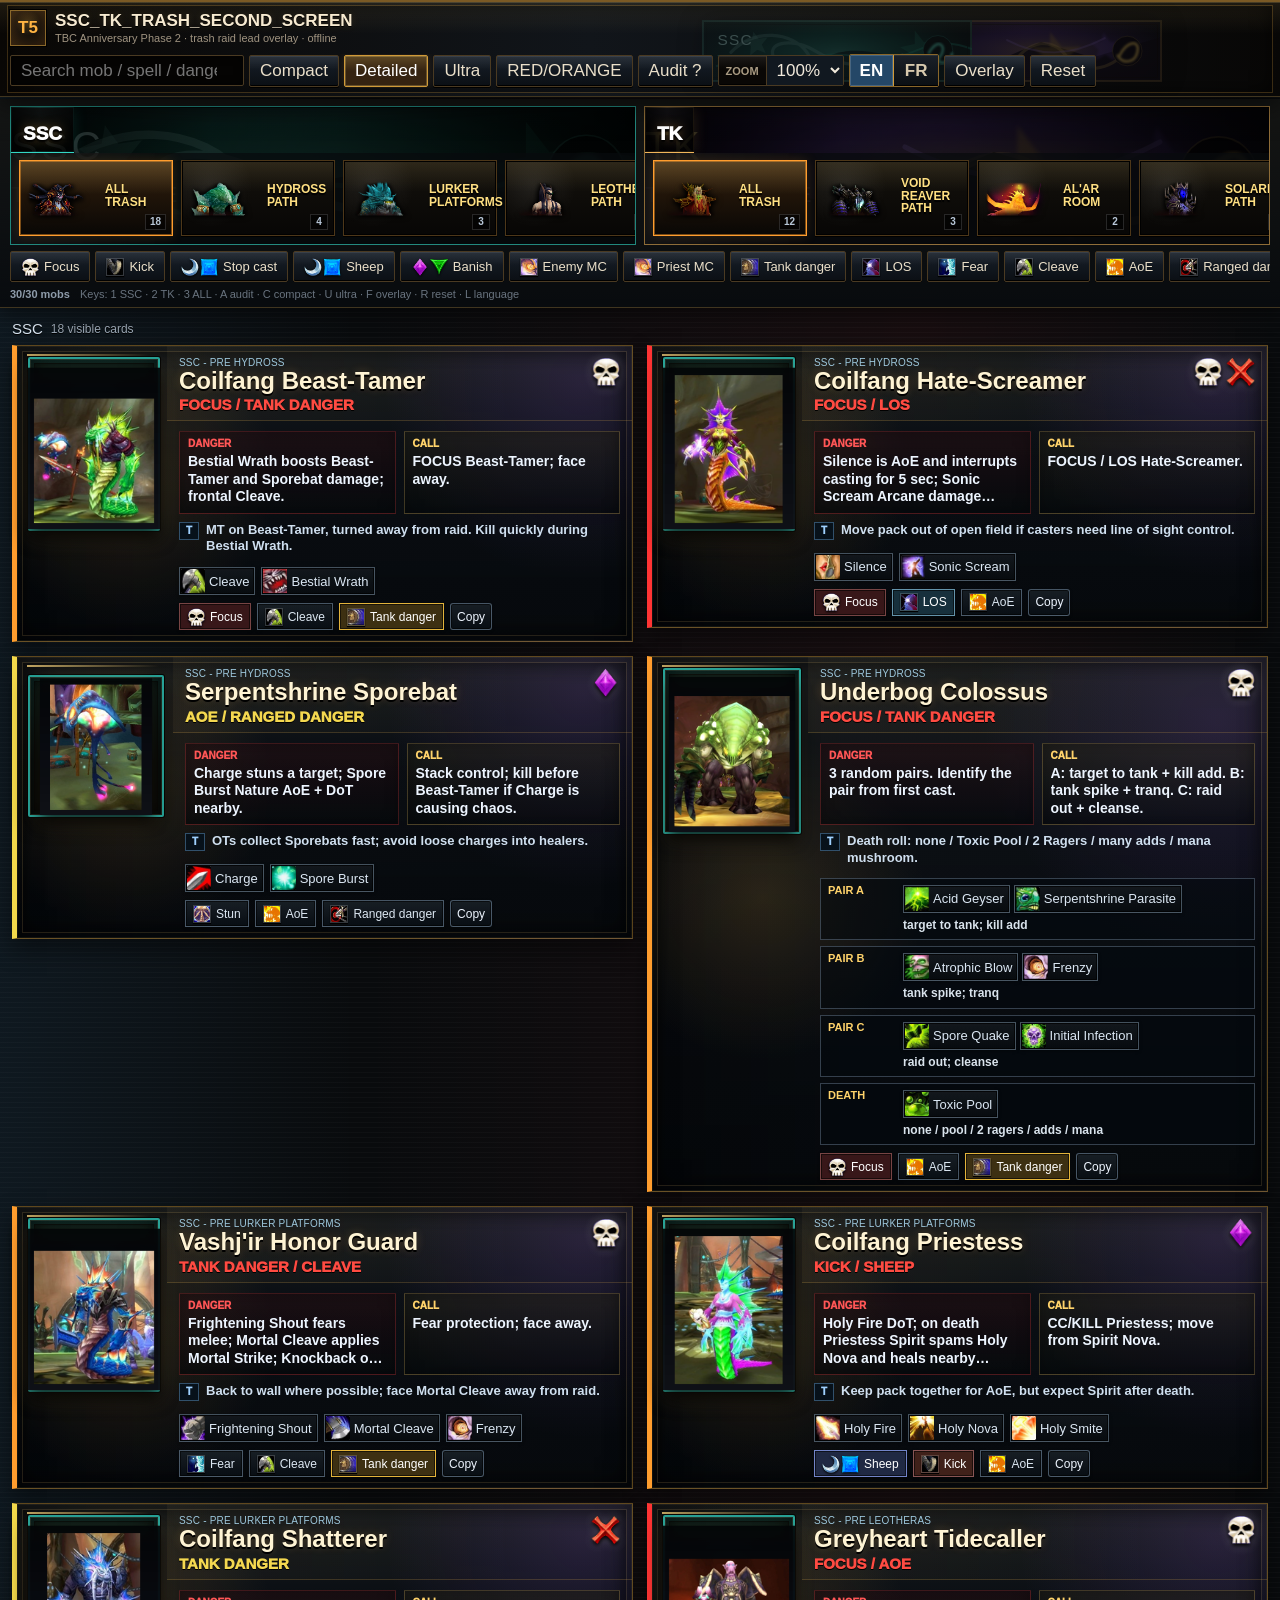
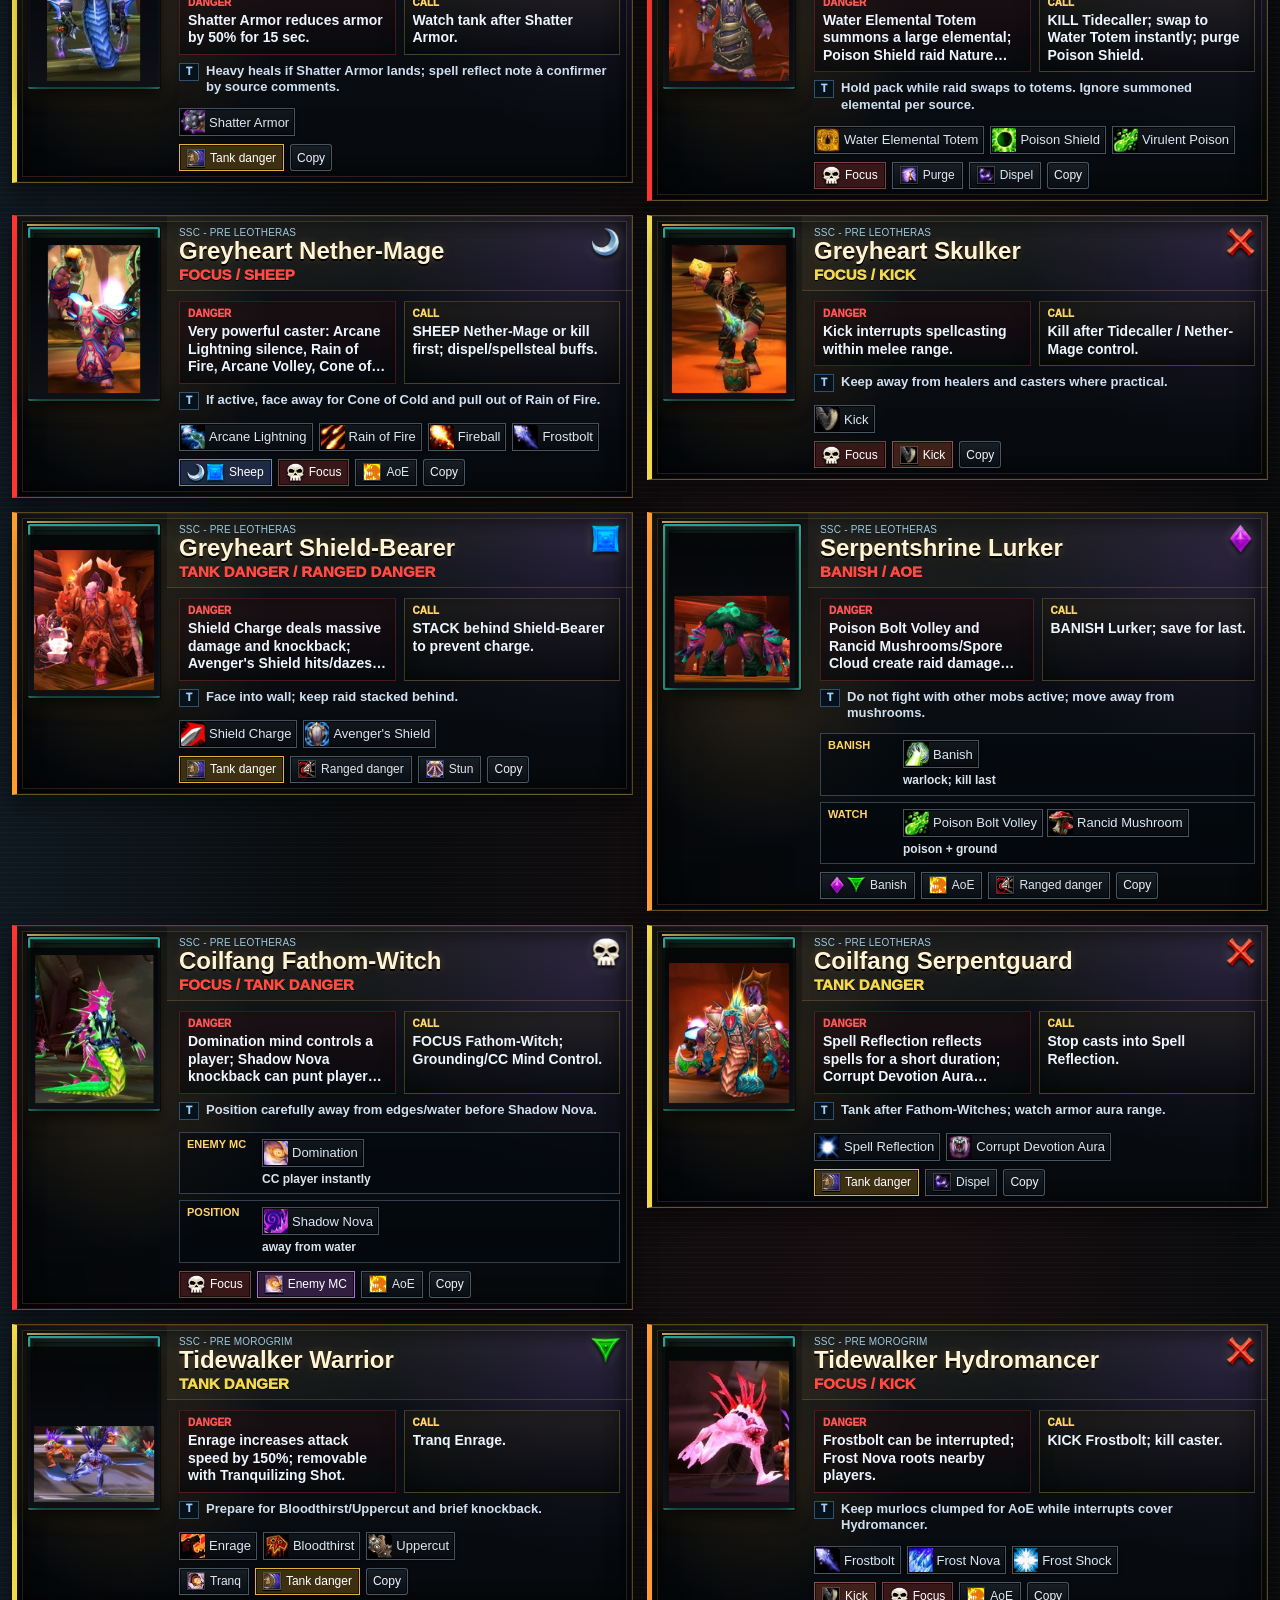
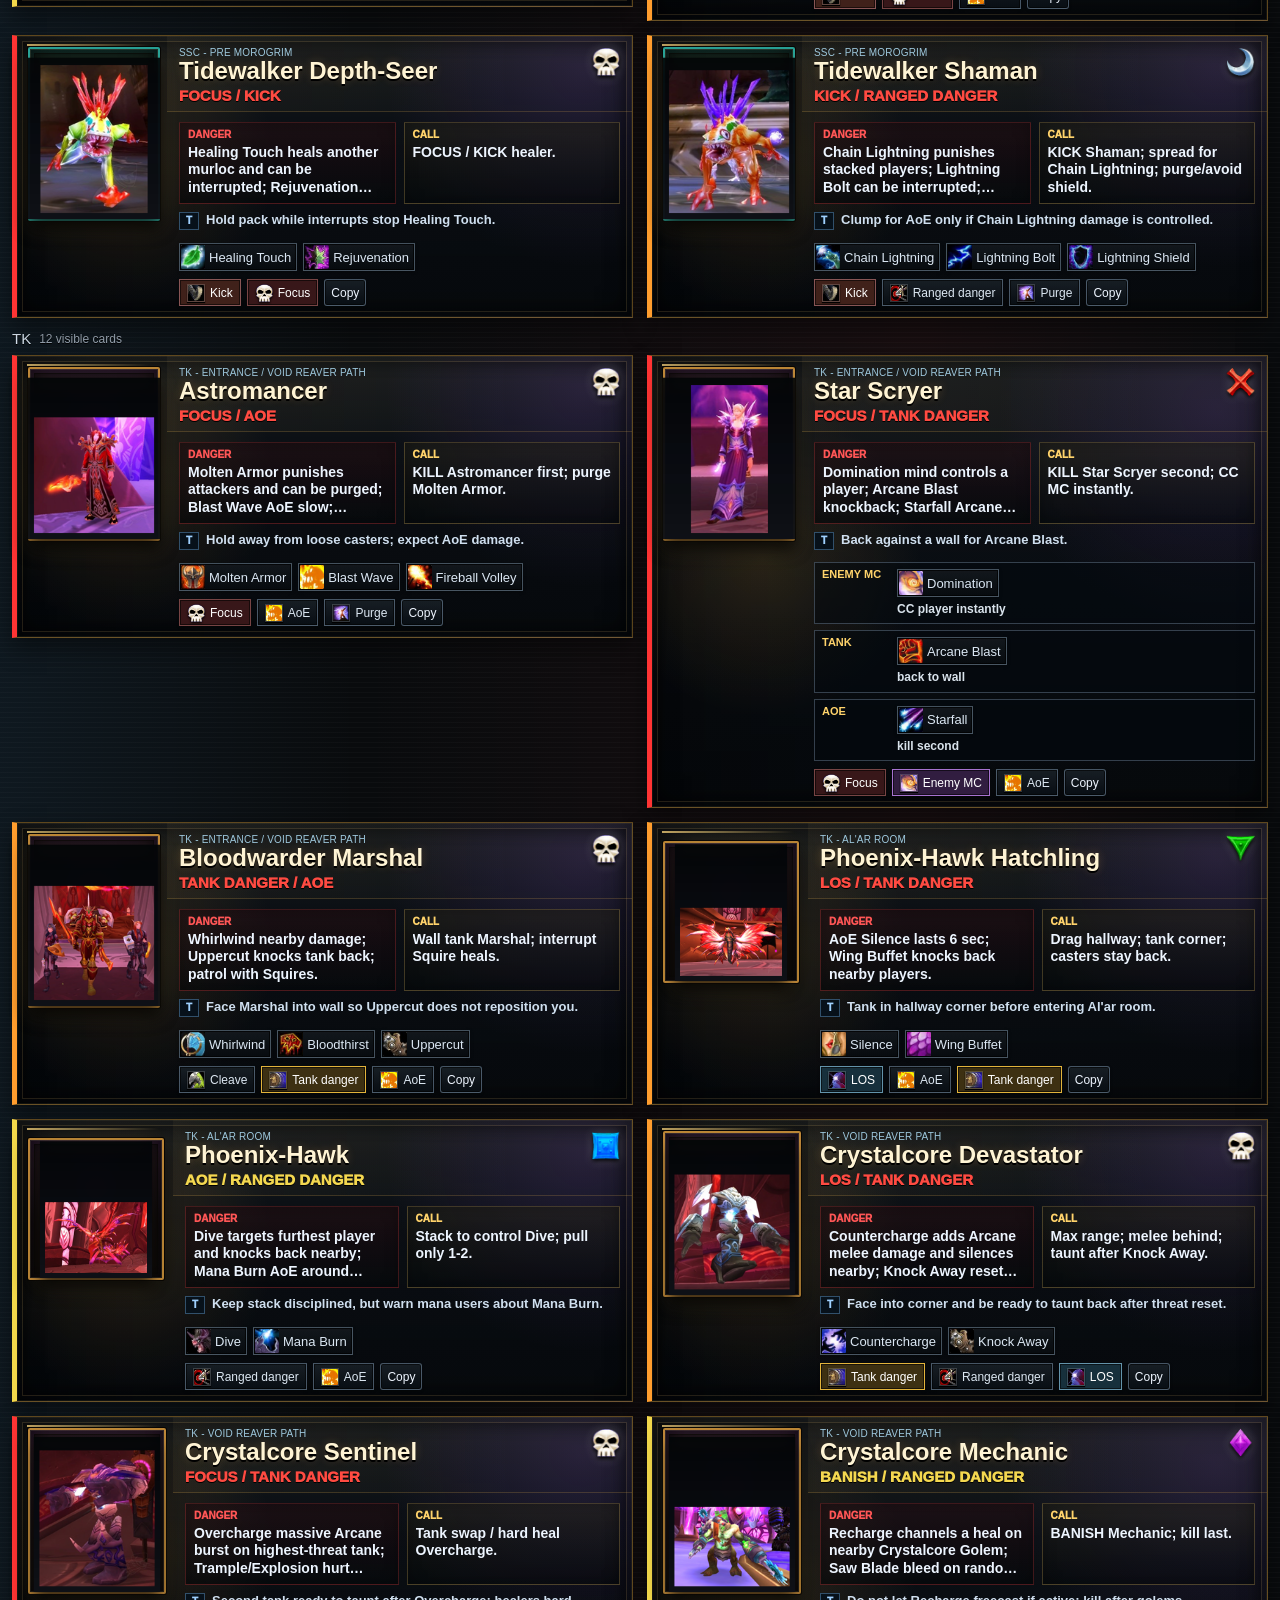
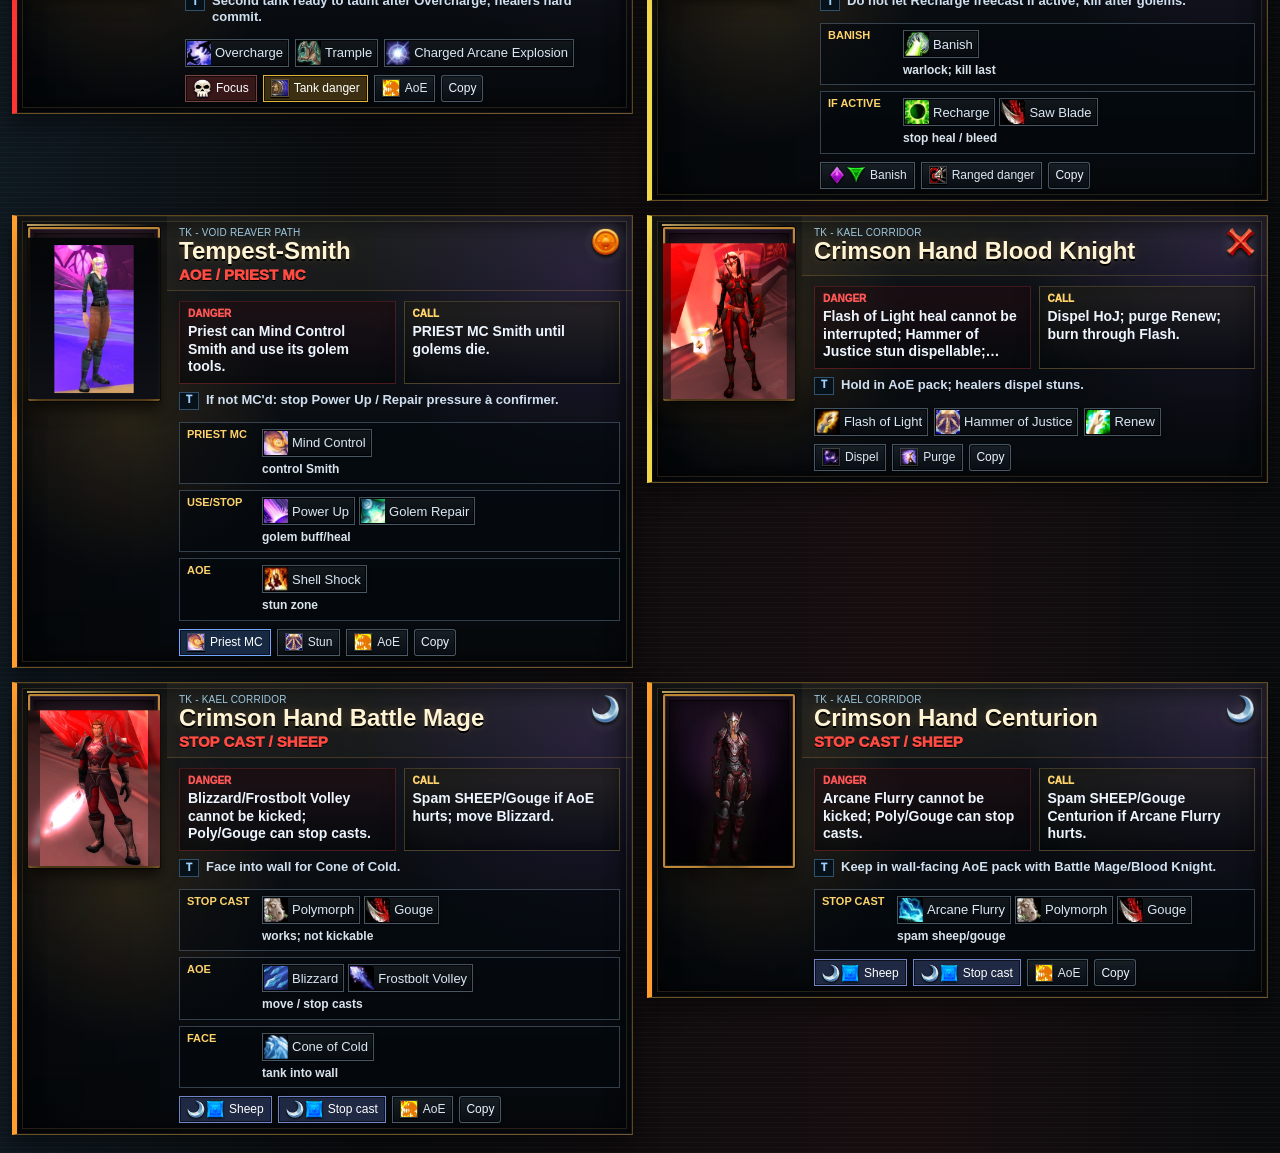
